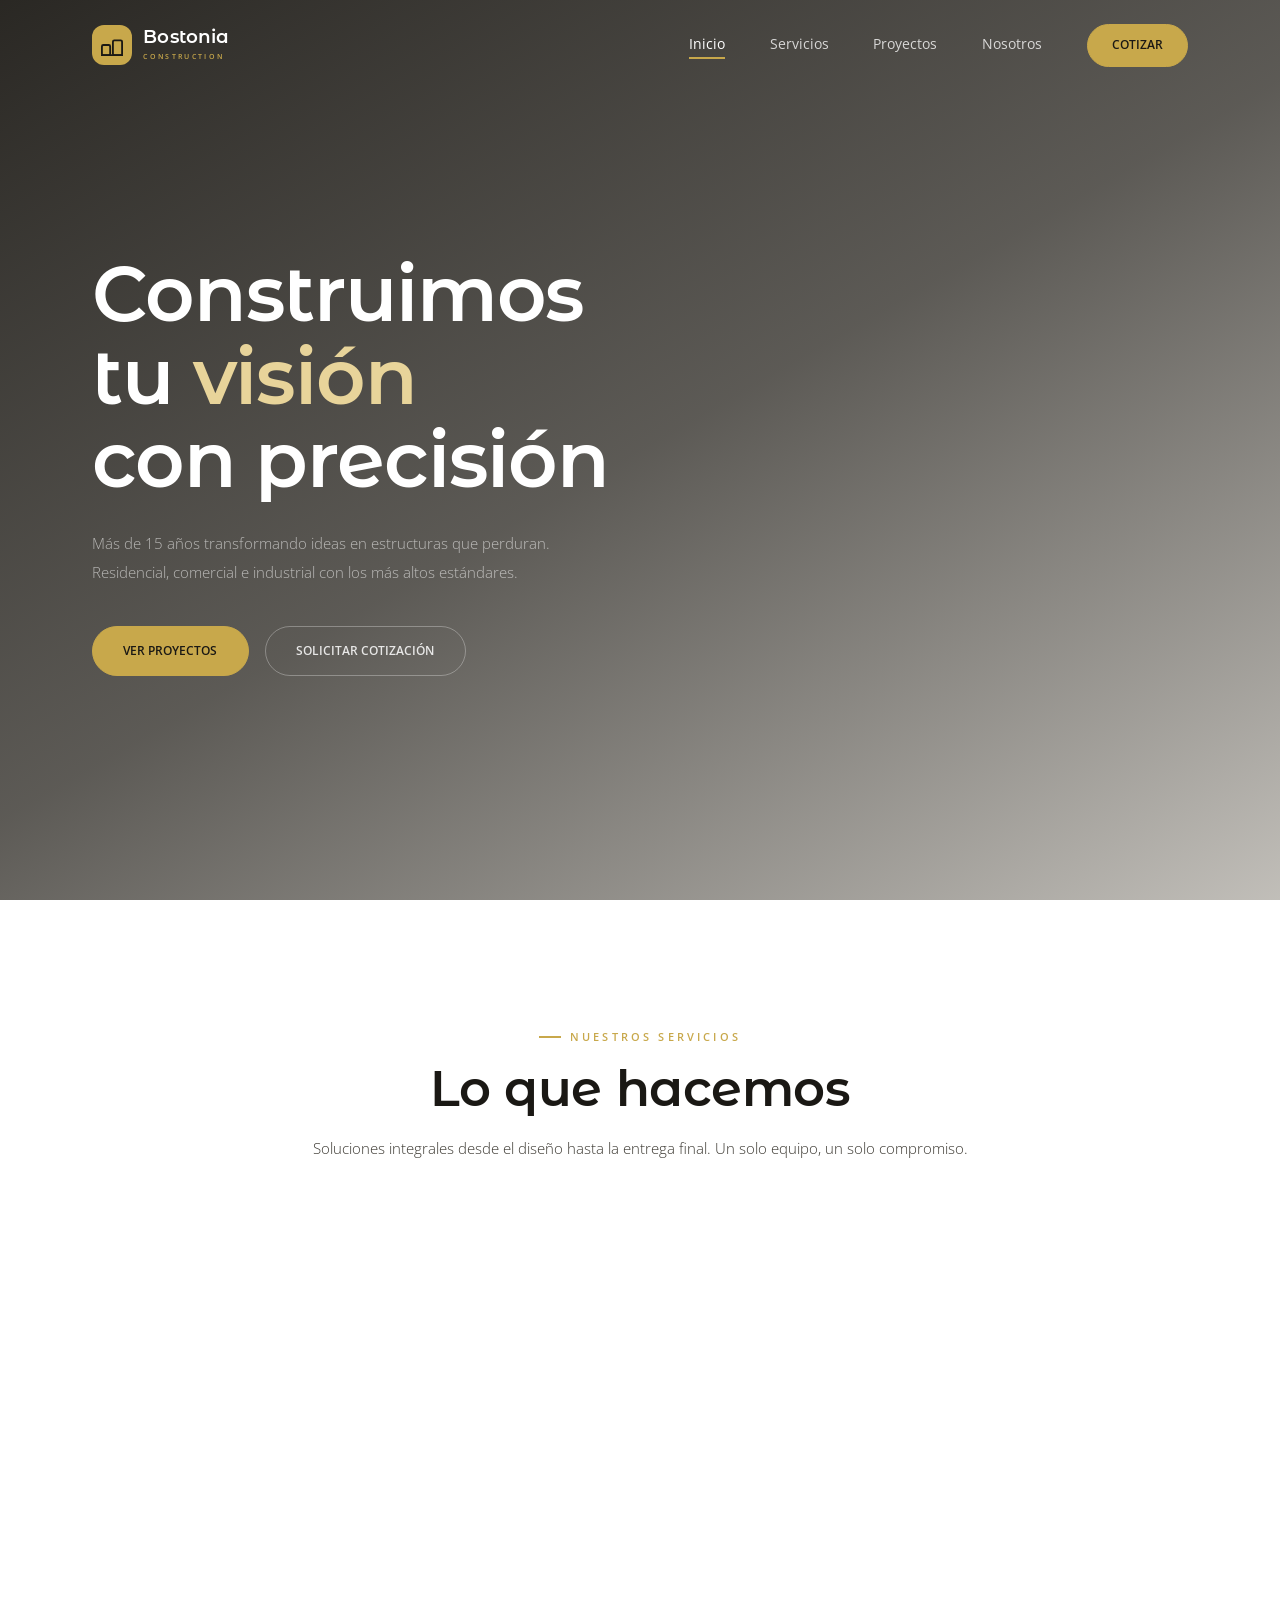
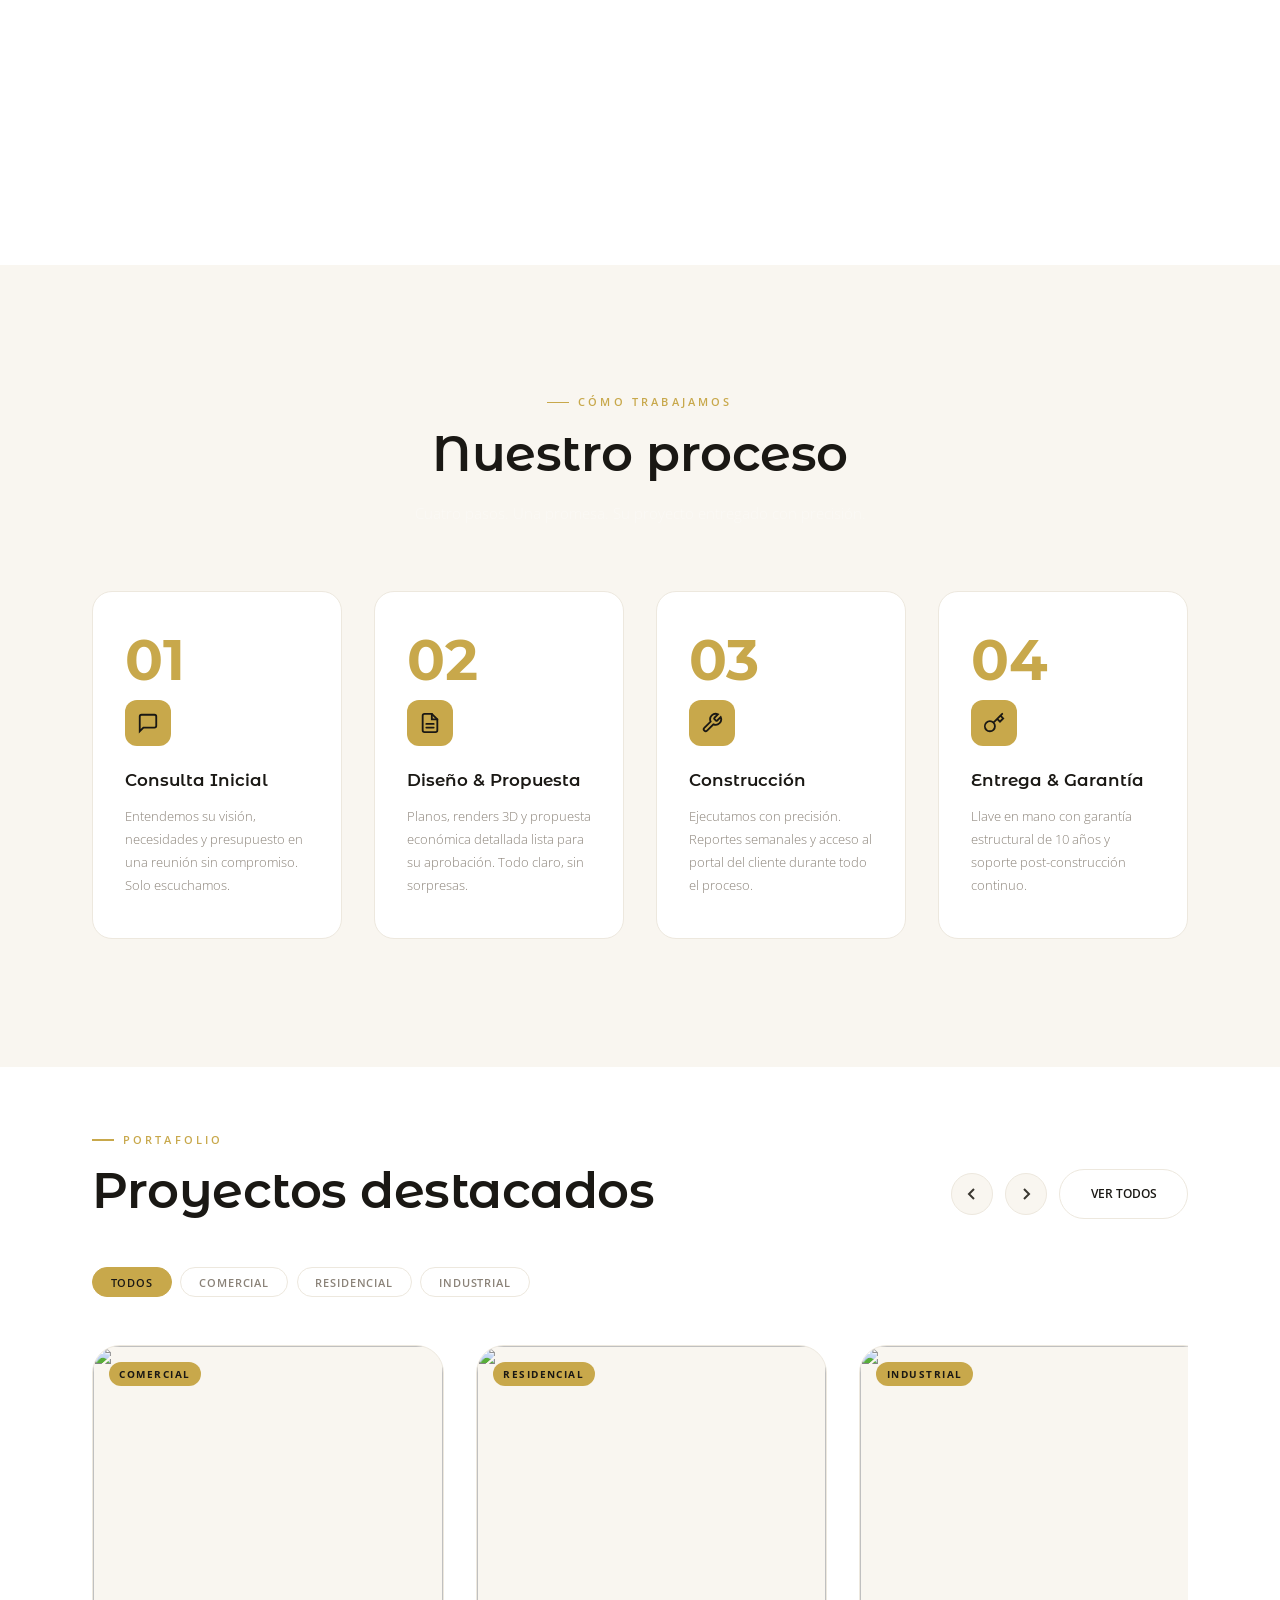
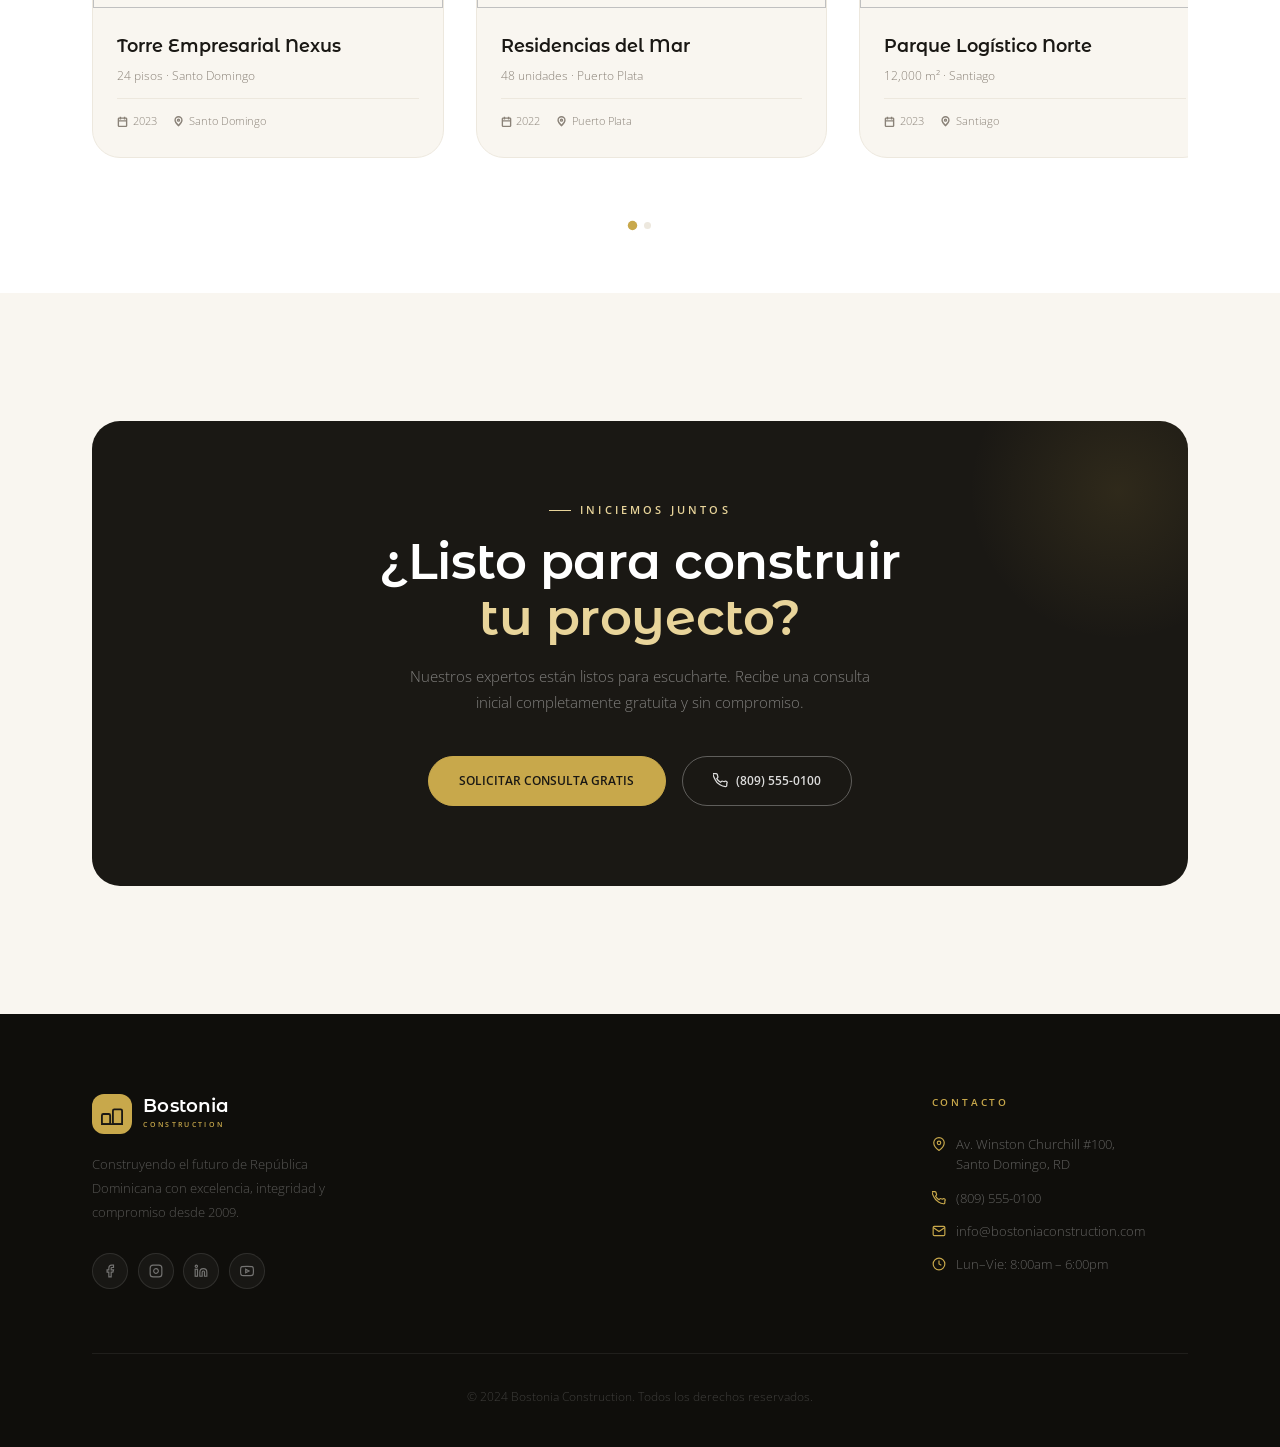
==== index.html @ 1198d3a5 "first commit" ====
<!DOCTYPE html>
<html lang="es">
<head>
  <meta charset="UTF-8"/>
  <meta name="viewport" content="width=device-width, initial-scale=1.0"/>
  <title>Bostonia Construction</title>
  <link href="https://fonts.googleapis.com/css2?family=Montserrat+Alternates:ital,wght@0,300;0,400;0,500;0,600;0,700;1,300;1,400;1,600&family=Open+Sans:wght@300;400;500;600&display=swap" rel="stylesheet"/>
  <link rel="stylesheet" href="css/index.css"/>
</head>
<body>

<!-- NAVBAR -->
<nav id="navbar">
  <div class="container nav-inner">
    <a href="index.html" class="logo">
      <div class="logo-mark">
        <svg viewBox="0 0 24 24" fill="none" stroke="#1A1814" stroke-width="2" stroke-linecap="round">
          <rect x="1" y="12" width="9" height="11" rx="1.5"/>
          <rect x="13" y="7" width="10" height="16" rx="1.5"/>
          <line x1="0" y1="23" x2="24" y2="23"/>
        </svg>
      </div>
      <div>
        <div class="logo-name">Bostonia</div>
        <div class="logo-sub">Construction</div>
      </div>
    </a>
    <div class="nav-links">
      <a href="index.html" class="nav-link active">Inicio</a>
      <a href="servicios.html" class="nav-link">Servicios</a>
      <a href="proyectos.html" class="nav-link">Proyectos</a>
      <a href="nosotros.html" class="nav-link">Nosotros</a>
      <a href="contacto.html" class="btn btn-gold" style="padding:0.65rem 1.5rem;font-size:0.72rem;">Cotizar</a>
    </div>
    <button id="menuBtn" class="menu-btn">
      <svg width="22" height="18" viewBox="0 0 22 18" fill="none" stroke="currentColor" stroke-width="2" stroke-linecap="round">
        <line x1="0" y1="1" x2="22" y2="1"/><line x1="0" y1="9" x2="22" y2="9"/><line x1="0" y1="17" x2="22" y2="17"/>
      </svg>
    </button>
  </div>
  <div id="mobileMenu">
    <a href="index.html" class="mobile-link">Inicio</a>
    <a href="servicios.html" class="mobile-link">Servicios</a>
    <a href="proyectos.html" class="mobile-link">Proyectos</a>
    <a href="nosotros.html" class="mobile-link">Nosotros</a>
    <a href="contacto.html" class="btn btn-gold" style="text-align:center;">Cotizar Proyecto</a>
  </div>
</nav>

<!-- HERO -->
<section id="hero">
  <div class="hero-bg" id="heroBg"></div>
  <div class="hero-overlay"></div>
  <div class="hero-content container">
    <div class="hero-grid">
      <div>
        <h1 class="hero-title fade-in d2">
          Construimos<br/>tu <span>visión</span><br/>con precisión
        </h1>
        <p class="hero-desc fade-in d3">Más de 15 años transformando ideas en estructuras que perduran. Residencial, comercial e industrial con los más altos estándares.</p>
        <div class="hero-actions fade-in d4">
          <a href="proyectos.html" class="btn btn-gold">Ver Proyectos</a>
          <a href="contacto.html" class="btn btn-outline-light">Solicitar Cotización</a>
        </div>
      </div>
      <!-- <div class="stats-card fade-in d4">
        <div class="stat-item">
          <div class="stat-num"><span class="counter" data-target="350">0</span><sup>+</sup></div>
          <div class="stat-label">Proyectos completados</div>
        </div>
        <div class="stat-item">
          <div class="stat-num"><span class="counter" data-target="15">0</span><sup>+</sup></div>
          <div class="stat-label">Años de experiencia</div>
        </div>
        <div class="stat-item">
          <div class="stat-num"><span class="counter" data-target="98">0</span><sup>%</sup></div>
          <div class="stat-label">Clientes satisfechos</div>
        </div>
        <div class="stat-item">
          <div class="stat-num"><span class="counter" data-target="200">0</span><sup>+</sup></div>
          <div class="stat-label">Profesionales</div>
        </div>
      </div>-->
    </div>
  </div>
</section>

<!-- SERVICIOS – CAROUSEL LINEAL FULLWIDTH -->
<section id="servicios">
  <div class="container">
    <div class="sec-head reveal">
      <div class="tag">Nuestros Servicios</div>
      <h2>Lo que <em>hacemos</em></h2>
      <p class="body-sm">Soluciones integrales desde el diseño hasta la entrega final. Un solo equipo, un solo compromiso.</p>
    </div>
  </div>

  <div class="lcar-wrap reveal">
    <div class="lcar-track" id="lcarTrack">
      <div class="lcar-card">
        <img src="https://images.unsplash.com/photo-1486325212027-8081e485255e?w=900&q=85" alt=""/>
        <div class="lcar-over"></div>
        <div class="lcar-body">
          <span class="lcar-cat">Comercial</span>
          <h3>Construcción Comercial</h3>
          <p>Torres de oficinas, centros comerciales y hoteles diseñados para maximizar el retorno de su inversión.</p>
        </div>
      </div>
      <div class="lcar-card">
        <img src="https://images.unsplash.com/photo-1512917774080-9991f1c4c750?w=900&q=85" alt=""/>
        <div class="lcar-over"></div>
        <div class="lcar-body">
          <span class="lcar-cat">Residencial</span>
          <h3>Construcción Residencial</h3>
          <p>Casas, condominios y urbanizaciones donde cada detalle importa. Acabados premium y proceso transparente.</p>
        </div>
      </div>
      <div class="lcar-card">
        <img src="https://images.unsplash.com/photo-1504307651254-35680f356dfd?w=900&q=85" alt=""/>
        <div class="lcar-over"></div>
        <div class="lcar-body">
          <span class="lcar-cat">Industrial</span>
          <h3>Infraestructura Industrial</h3>
          <p>Plantas manufactureras y parques logísticos para máxima eficiencia y cumplimiento normativo.</p>
        </div>
      </div>
      <div class="lcar-card">
        <img src="https://images.unsplash.com/photo-1581094794329-c8112a89af12?w=900&q=85" alt=""/>
        <div class="lcar-over"></div>
        <div class="lcar-body">
          <span class="lcar-cat">Renovaciones</span>
          <h3>Renovaciones & Remodelaciones</h3>
          <p>Transformamos espacios existentes elevando cada ambiente y cumpliendo plazos acordados.</p>
        </div>
      </div>
      <div class="lcar-card">
        <img src="https://images.unsplash.com/photo-1497366754035-f200968a6e72?w=900&q=85" alt=""/>
        <div class="lcar-over"></div>
        <div class="lcar-body">
          <span class="lcar-cat">Diseño</span>
          <h3>Diseño & Build</h3>
          <p>Desde el concepto hasta la entrega de llaves bajo un solo contrato. Ahorra tiempo y costos.</p>
        </div>
      </div>
      <div class="lcar-card">
        <img src="https://images.unsplash.com/photo-1454165804606-c3d57bc86b40?w=900&q=85" alt=""/>
        <div class="lcar-over"></div>
        <div class="lcar-body">
          <span class="lcar-cat">Consultoría</span>
          <h3>Consultoría & Gestión</h3>
          <p>Supervisión técnica, control de costos y gestión con los más altos estándares del sector.</p>
        </div>
      </div>
    </div>
  </div>
</section>

<!-- PROCESO -->
<section id="proceso">
  <div class="container">
    <div class="sec-head reveal" style="margin-bottom:0;">
      <div class="tag">Cómo trabajamos</div>
      <h2>Nuestro <em>proceso</em></h2>
      <p class="body-sm" style="color:rgba(255,255,255,0.38);">Cuatro pasos. Una promesa. Su proyecto entregado con precisión.</p>
    </div>
    <div class="proc-grid reveal">
      <div class="proc-card">
        <div class="proc-num">01</div>
        <div class="proc-icon"><svg viewBox="0 0 24 24" fill="none" stroke="currentColor" stroke-width="2" stroke-linecap="round"><path d="M21 15a2 2 0 01-2 2H7l-4 4V5a2 2 0 012-2h14a2 2 0 012 2z"/></svg></div>
        <h4>Consulta Inicial</h4>
        <p>Entendemos su visión, necesidades y presupuesto en una reunión sin compromiso. Solo escuchamos.</p>
      </div>
      <div class="proc-card">
        <div class="proc-num">02</div>
        <div class="proc-icon"><svg viewBox="0 0 24 24" fill="none" stroke="currentColor" stroke-width="2" stroke-linecap="round"><path d="M14 2H6a2 2 0 00-2 2v16a2 2 0 002 2h12a2 2 0 002-2V8z"/><polyline points="14 2 14 8 20 8"/><line x1="16" y1="13" x2="8" y2="13"/><line x1="16" y1="17" x2="8" y2="17"/></svg></div>
        <h4>Diseño & Propuesta</h4>
        <p>Planos, renders 3D y propuesta económica detallada lista para su aprobación. Todo claro, sin sorpresas.</p>
      </div>
      <div class="proc-card">
        <div class="proc-num">03</div>
        <div class="proc-icon"><svg viewBox="0 0 24 24" fill="none" stroke="currentColor" stroke-width="2" stroke-linecap="round"><path d="M14.7 6.3a1 1 0 000 1.4l1.6 1.6a1 1 0 001.4 0l3.77-3.77a6 6 0 01-7.94 7.94l-6.91 6.91a2.12 2.12 0 01-3-3l6.91-6.91a6 6 0 017.94-7.94l-3.76 3.76z"/></svg></div>
        <h4>Construcción</h4>
        <p>Ejecutamos con precisión. Reportes semanales y acceso al portal del cliente durante todo el proceso.</p>
      </div>
      <div class="proc-card">
        <div class="proc-num">04</div>
        <div class="proc-icon"><svg viewBox="0 0 24 24" fill="none" stroke="currentColor" stroke-width="2" stroke-linecap="round"><path d="M21 2l-2 2m-7.61 7.61a5.5 5.5 0 11-7.778 7.778 5.5 5.5 0 017.777-7.777zm0 0L15.5 7.5m0 0l3 3L22 7l-3-3m-3.5 3.5L19 4"/></svg></div>
        <h4>Entrega & Garantía</h4>
        <p>Llave en mano con garantía estructural de 10 años y soporte post-construcción continuo.</p>
      </div>
    </div>
  </div>
</section>

<!-- PROYECTOS -->
<section id="proyectos">
  <div class="container">
    <div class="proj-top reveal">
      <div>
        <div class="tag">Portafolio</div>
        <h2>Proyectos <em>destacados</em></h2>
      </div>
      <div class="proj-actions">
        <button class="cbtn" id="prevBtn"><svg viewBox="0 0 16 16"><polyline points="10,3 5,8 10,13"/></svg></button>
        <button class="cbtn" id="nextBtn"><svg viewBox="0 0 16 16"><polyline points="6,3 11,8 6,13"/></svg></button>
        <a href="proyectos.html" class="btn btn-outline">Ver todos</a>
      </div>
    </div>
    <div class="filters reveal">
      <button class="fpill active" data-cat="all">Todos</button>
      <button class="fpill" data-cat="comercial">Comercial</button>
      <button class="fpill" data-cat="residencial">Residencial</button>
      <button class="fpill" data-cat="industrial">Industrial</button>
    </div>
    <div class="car-wrap reveal">
      <div class="car-track" id="carTrack">
        <div class="pcard" data-cat="comercial">
          <div class="pcard-img-wrap"><img src="https://images.unsplash.com/photo-1486325212027-8081e485255e?w=700&q=80" alt="" class="pcard-img"/><span class="pcard-badge">Comercial</span></div>
          <div class="pcard-info"><h4>Torre Empresarial Nexus</h4><p>24 pisos · Santo Domingo</p><div class="pcard-meta"><span><svg width="11" height="11" viewBox="0 0 16 16" fill="none" stroke="currentColor" stroke-width="2"><rect x="2" y="3" width="12" height="12" rx="1"/><line x1="2" y1="7" x2="14" y2="7"/><line x1="5" y1="1" x2="5" y2="5"/><line x1="11" y1="1" x2="11" y2="5"/></svg> 2023</span><span><svg width="11" height="11" viewBox="0 0 16 16" fill="none" stroke="currentColor" stroke-width="2"><path d="M8 14s-5-4.686-5-8a5 5 0 0110 0c0 3.314-5 8-5 8z"/><circle cx="8" cy="6" r="1.5"/></svg> Santo Domingo</span></div></div>
        </div>
        <div class="pcard" data-cat="residencial">
          <div class="pcard-img-wrap"><img src="https://images.unsplash.com/photo-1512917774080-9991f1c4c750?w=700&q=80" alt="" class="pcard-img"/><span class="pcard-badge">Residencial</span></div>
          <div class="pcard-info"><h4>Residencias del Mar</h4><p>48 unidades · Puerto Plata</p><div class="pcard-meta"><span><svg width="11" height="11" viewBox="0 0 16 16" fill="none" stroke="currentColor" stroke-width="2"><rect x="2" y="3" width="12" height="12" rx="1"/><line x1="2" y1="7" x2="14" y2="7"/><line x1="5" y1="1" x2="5" y2="5"/><line x1="11" y1="1" x2="11" y2="5"/></svg> 2022</span><span><svg width="11" height="11" viewBox="0 0 16 16" fill="none" stroke="currentColor" stroke-width="2"><path d="M8 14s-5-4.686-5-8a5 5 0 0110 0c0 3.314-5 8-5 8z"/><circle cx="8" cy="6" r="1.5"/></svg> Puerto Plata</span></div></div>
        </div>
        <div class="pcard" data-cat="industrial">
          <div class="pcard-img-wrap"><img src="https://images.unsplash.com/photo-1504307651254-35680f356dfd?w=700&q=80" alt="" class="pcard-img"/><span class="pcard-badge">Industrial</span></div>
          <div class="pcard-info"><h4>Parque Logístico Norte</h4><p>12,000 m² · Santiago</p><div class="pcard-meta"><span><svg width="11" height="11" viewBox="0 0 16 16" fill="none" stroke="currentColor" stroke-width="2"><rect x="2" y="3" width="12" height="12" rx="1"/><line x1="2" y1="7" x2="14" y2="7"/><line x1="5" y1="1" x2="5" y2="5"/><line x1="11" y1="1" x2="11" y2="5"/></svg> 2023</span><span><svg width="11" height="11" viewBox="0 0 16 16" fill="none" stroke="currentColor" stroke-width="2"><path d="M8 14s-5-4.686-5-8a5 5 0 0110 0c0 3.314-5 8-5 8z"/><circle cx="8" cy="6" r="1.5"/></svg> Santiago</span></div></div>
        </div>
        <div class="pcard" data-cat="comercial">
          <div class="pcard-img-wrap"><img src="https://images.unsplash.com/photo-1497366754035-f200968a6e72?w=700&q=80" alt="" class="pcard-img"/><span class="pcard-badge">Comercial</span></div>
          <div class="pcard-info"><h4>Centro Médico Salud+</h4><p>8 pisos · La Romana</p><div class="pcard-meta"><span><svg width="11" height="11" viewBox="0 0 16 16" fill="none" stroke="currentColor" stroke-width="2"><rect x="2" y="3" width="12" height="12" rx="1"/><line x1="2" y1="7" x2="14" y2="7"/><line x1="5" y1="1" x2="5" y2="5"/><line x1="11" y1="1" x2="11" y2="5"/></svg> 2022</span><span><svg width="11" height="11" viewBox="0 0 16 16" fill="none" stroke="currentColor" stroke-width="2"><path d="M8 14s-5-4.686-5-8a5 5 0 0110 0c0 3.314-5 8-5 8z"/><circle cx="8" cy="6" r="1.5"/></svg> La Romana</span></div></div>
        </div>
        <div class="pcard" data-cat="residencial">
          <div class="pcard-img-wrap"><img src="https://images.unsplash.com/photo-1564013799919-ab600027ffc6?w=700&q=80" alt="" class="pcard-img"/><span class="pcard-badge">Residencial</span></div>
          <div class="pcard-info"><h4>Villas Palmeras</h4><p>22 villas · Punta Cana</p><div class="pcard-meta"><span><svg width="11" height="11" viewBox="0 0 16 16" fill="none" stroke="currentColor" stroke-width="2"><rect x="2" y="3" width="12" height="12" rx="1"/><line x1="2" y1="7" x2="14" y2="7"/><line x1="5" y1="1" x2="5" y2="5"/><line x1="11" y1="1" x2="11" y2="5"/></svg> 2021</span><span><svg width="11" height="11" viewBox="0 0 16 16" fill="none" stroke="currentColor" stroke-width="2"><path d="M8 14s-5-4.686-5-8a5 5 0 0110 0c0 3.314-5 8-5 8z"/><circle cx="8" cy="6" r="1.5"/></svg> Punta Cana</span></div></div>
        </div>
        <div class="pcard" data-cat="industrial">
          <div class="pcard-img-wrap"><img src="https://images.unsplash.com/photo-1581094794329-c8112a89af12?w=700&q=80" alt="" class="pcard-img"/><span class="pcard-badge">Industrial</span></div>
          <div class="pcard-info"><h4>Planta Manufacturera BX</h4><p>8,500 m² · San Pedro</p><div class="pcard-meta"><span><svg width="11" height="11" viewBox="0 0 16 16" fill="none" stroke="currentColor" stroke-width="2"><rect x="2" y="3" width="12" height="12" rx="1"/><line x1="2" y1="7" x2="14" y2="7"/><line x1="5" y1="1" x2="5" y2="5"/><line x1="11" y1="1" x2="11" y2="5"/></svg> 2023</span><span><svg width="11" height="11" viewBox="0 0 16 16" fill="none" stroke="currentColor" stroke-width="2"><path d="M8 14s-5-4.686-5-8a5 5 0 0110 0c0 3.314-5 8-5 8z"/><circle cx="8" cy="6" r="1.5"/></svg> San Pedro</span></div></div>
        </div>
      </div>
    </div>
    <div class="car-dots" id="carDots"></div>
  </div>
</section>

<!-- NOSOTROS 
<section id="nosotros">
  <div class="container">
    <div class="about-grid">
      <div class="about-img-wrap reveal">
        <img src="https://images.unsplash.com/photo-1581094794329-c8112a89af12?w=900&q=85" alt="Equipo Bostonia" class="about-img"/>
        <div class="about-badge"><strong>15<small>+</small></strong><span>Años de confianza</span></div>
      </div>
      <div class="reveal">
        <div class="tag">Quiénes Somos</div>
        <h2>Experiencia que<br/><em>construye futuro</em></h2>
        <p class="body-sm" style="margin-top:1.4rem;">Fundada en 2009, Bostonia Construction se ha consolidado como una de las empresas de construcción más confiables de República Dominicana. Más de 200 profesionales trabajando con un único propósito: superar las expectativas.</p>
        <p class="body-sm" style="margin-top:1rem;">Combinamos tecnología de vanguardia con los más altos estándares de seguridad y sostenibilidad, entregando proyectos que perduran y generan valor a largo plazo.</p>
        <div class="vals-grid">
          <div class="val-item"><div class="val-icon"><svg viewBox="0 0 24 24"><path d="M12 22s-8-5.686-8-13a8 8 0 0116 0c0 7.314-8 13-8 13z"/><polyline points="9,12 11,14 15,10"/></svg></div><span>Transparencia total</span></div>
          <div class="val-item"><div class="val-icon"><svg viewBox="0 0 24 24"><circle cx="12" cy="12" r="10"/><polyline points="12,6 12,12 16,14"/></svg></div><span>Plazos garantizados</span></div>
          <div class="val-item"><div class="val-icon"><svg viewBox="0 0 24 24"><polygon points="12,2 15.09,8.26 22,9.27 17,14.14 18.18,21.02 12,17.77 5.82,21.02 7,14.14 2,9.27 8.91,8.26 12,2"/></svg></div><span>Materiales premium</span></div>
          <div class="val-item"><div class="val-icon"><svg viewBox="0 0 24 24"><path d="M17 21v-2a4 4 0 00-4-4H5a4 4 0 00-4 4v2"/><circle cx="9" cy="7" r="4"/><path d="M23 21v-2a4 4 0 00-3-3.87M16 3.13a4 4 0 010 7.75"/></svg></div><span>Equipo certificado</span></div>
          <div class="val-item"><div class="val-icon"><svg viewBox="0 0 24 24"><path d="M12 22s-8-5.686-8-13a8 8 0 0116 0c0 7.314-8 13-8 13z"/></svg></div><span>Garantía estructural</span></div>
          <div class="val-item"><div class="val-icon"><svg viewBox="0 0 24 24"><path d="M12 2a10 10 0 100 20A10 10 0 0012 2z"/><path d="M12 6v6l4 2"/></svg></div><span>Construcción sostenible</span></div>
        </div>
        <a href="nosotros.html" class="btn btn-dark" style="margin-top:2rem;">Conocer el equipo</a>
      </div>
    </div>
  </div>
</section>-->



<!-- TESTIMONIOS 
<section id="testimonios">
  <div class="container">
    <div class="sec-head reveal">
      <div class="tag">Testimonios</div>
      <h2>Voces que nos <em>inspiran</em></h2>
    </div>
    <div class="reveal">
      <div class="testi-track" id="testiTrack">
        <div class="tcard"><div class="tcard-stars">★★★★★</div><p>"Bostonia Construction superó todas nuestras expectativas. Entregaron el edificio antes del plazo y con una calidad simplemente impecable. Los recomendaría sin dudarlo a cualquier empresa."</p><div class="tcard-author"><div class="tcard-av">RM</div><div><strong>Roberto Martínez</strong><span>CEO, Grupo Inversiones RM</span></div></div></div>
        <div class="tcard"><div class="tcard-stars">★★★★★</div><p>"La comunicación durante toda la obra fue excepcional. Siempre supimos exactamente el estado del proyecto. El equipo respondió cada pregunta con profesionalismo total."</p><div class="tcard-author"><div class="tcard-av">AL</div><div><strong>Ana López</strong><span>Directora, Constructora Alianza</span></div></div></div>
        <div class="tcard"><div class="tcard-stars">★★★★★</div><p>"Llevamos tres proyectos con Bostonia y cada uno mejor que el anterior. Su equipo de ingenieros es de primer nivel y los acabados son espectaculares. Empresa verdaderamente confiable."</p><div class="tcard-author"><div class="tcard-av">JC</div><div><strong>José Castillo</strong><span>Propietario, Villas Palmeras</span></div></div></div>
        <div class="tcard"><div class="tcard-stars">★★★★★</div><p>"El proyecto de nuestro centro médico fue ejecutado con una precisión técnica admirable. Bostonia entendió desde el primer día las necesidades especiales de una infraestructura de salud."</p><div class="tcard-author"><div class="tcard-av">MP</div><div><strong>Dra. María Peña</strong><span>Directora médica, Centro Salud+</span></div></div></div>
      </div>
      <div class="testi-ctrl">
        <button class="cbtn" id="testiPrev"><svg viewBox="0 0 16 16" fill="none" stroke="currentColor" stroke-width="2"><polyline points="10,3 5,8 10,13"/></svg></button>
        <div class="testi-dots" id="testiDots"></div>
        <button class="cbtn" id="testiNext"><svg viewBox="0 0 16 16" fill="none" stroke="currentColor" stroke-width="2"><polyline points="6,3 11,8 6,13"/></svg></button>
      </div>
    </div>
  </div>
</section>-->

<!-- CTA -->
<section id="cta">
  <div class="container reveal">
    <div class="cta-card">
      <div class="tag">Iniciemos juntos</div>
      <h2>¿Listo para construir<br/><em>tu proyecto?</em></h2>
      <p class="body-sm" style="color:rgba(255,255,255,0.45);max-width:480px;margin:1.2rem auto 2.5rem;">Nuestros expertos están listos para escucharte. Recibe una consulta inicial completamente gratuita y sin compromiso.</p>
      <div class="cta-btns">
        <a href="contacto.html" class="btn btn-gold">Solicitar consulta gratis</a>
        <a href="tel:+18095550100" class="btn btn-outline-light">
          <svg width="15" height="15" viewBox="0 0 24 24" fill="none" stroke="currentColor" stroke-width="2" stroke-linecap="round"><path d="M22 16.92v3a2 2 0 01-2.18 2 19.79 19.79 0 01-8.63-3.07A19.5 19.5 0 013.07 9.81a19.79 19.79 0 01-3.07-8.68A2 2 0 012 1h3a2 2 0 012 1.72c.127.96.361 1.903.7 2.81a2 2 0 01-.45 2.11L6.09 8.91a16 16 0 006 6l1.27-1.27a2 2 0 012.11-.45c.907.339 1.85.573 2.81.7A2 2 0 0122 16.92z"/></svg>
          (809) 555-0100
        </a>
      </div>
    </div>
  </div>
</section>

<!-- FOOTER -->
<footer>
  <div class="container">
    <div class="foot-grid">
      <div class="foot-brand">
        <a href="index.html" class="logo">
          <div class="logo-mark"><svg viewBox="0 0 24 24" fill="none" stroke="#1A1814" stroke-width="2" stroke-linecap="round"><rect x="1" y="12" width="9" height="11" rx="1.5"/><rect x="13" y="7" width="10" height="16" rx="1.5"/><line x1="0" y1="23" x2="24" y2="23"/></svg></div>
          <div><div class="logo-name">Bostonia</div><div class="logo-sub">Construction</div></div>
        </a>
        <p>Construyendo el futuro de República Dominicana con excelencia, integridad y compromiso desde 2009.</p>
        <div class="soc-row">
          <a href="#" class="soc-btn"><svg viewBox="0 0 24 24"><path d="M18 2h-3a5 5 0 00-5 5v3H7v4h3v8h4v-8h3l1-4h-4V7a1 1 0 011-1h3z"/></svg></a>
          <a href="#" class="soc-btn"><svg viewBox="0 0 24 24"><rect x="2" y="2" width="20" height="20" rx="5"/><path d="M16 11.37A4 4 0 1112.63 8 4 4 0 0116 11.37z"/><line x1="17.5" y1="6.5" x2="17.51" y2="6.5"/></svg></a>
          <a href="#" class="soc-btn"><svg viewBox="0 0 24 24"><path d="M16 8a6 6 0 016 6v7h-4v-7a2 2 0 00-2-2 2 2 0 00-2 2v7h-4v-7a6 6 0 016-6z"/><rect x="2" y="9" width="4" height="12"/><circle cx="4" cy="4" r="2"/></svg></a>
          <a href="#" class="soc-btn"><svg viewBox="0 0 24 24"><path d="M22.54 6.42a2.78 2.78 0 00-1.95-1.96C18.88 4 12 4 12 4s-6.88 0-8.59.46a2.78 2.78 0 00-1.95 1.96A29 29 0 001 12a29 29 0 00.46 5.58A2.78 2.78 0 003.41 19.6C5.12 20 12 20 12 20s6.88 0 8.59-.46a2.78 2.78 0 001.95-1.95A29 29 0 0023 12a29 29 0 00-.46-5.58z"/><polygon points="9.75 15.02 15.5 12 9.75 8.98 9.75 15.02"/></svg></a>
        </div>
      </div>
      <div>
        <p class="foot-h"></p>
        <ul class="foot-links">
        </ul>
      </div>
      <div>
        <p class="foot-h"></p>
        <ul class="foot-links">
        </ul>
      </div>
      <div>
        <p class="foot-h">Contacto</p>
        <ul class="foot-contact">
          <li><svg viewBox="0 0 24 24"><path d="M21 10c0 7-9 13-9 13S3 17 3 10a9 9 0 0118 0z"/><circle cx="12" cy="10" r="3"/></svg><span>Av. Winston Churchill #100,<br/>Santo Domingo, RD</span></li>
          <li><svg viewBox="0 0 24 24"><path d="M22 16.92v3a2 2 0 01-2.18 2 19.79 19.79 0 01-8.63-3.07A19.5 19.5 0 013.07 9.81a19.79 19.79 0 01-3.07-8.68A2 2 0 012 1h3a2 2 0 012 1.72c.127.96.361 1.903.7 2.81a2 2 0 01-.45 2.11L6.09 8.91a16 16 0 006 6l1.27-1.27a2 2 0 012.11-.45c.907.339 1.85.573 2.81.7A2 2 0 0122 16.92z"/></svg><span>(809) 555-0100</span></li>
          <li><svg viewBox="0 0 24 24"><path d="M4 4h16c1.1 0 2 .9 2 2v12c0 1.1-.9 2-2 2H4c-1.1 0-2-.9-2-2V6c0-1.1.9-2 2-2z"/><polyline points="22,6 12,13 2,6"/></svg><span>info@bostoniaconstruction.com</span></li>
          <li><svg viewBox="0 0 24 24"><circle cx="12" cy="12" r="10"/><polyline points="12 6 12 12 16 14"/></svg><span>Lun–Vie: 8:00am – 6:00pm</span></li>
        </ul>
      </div>
    </div>
    <div class="foot-bottom">
      <div>© 2024 Bostonia Construction. Todos los derechos reservados.</div>
    </div>
  </div>
</footer>

<script src="js/index.js"></script>
</body>
</html>
---- css/index.css ----
:root {
      --cream:    #F9F6F0;
      --cream-2:  #FFFFFF;
      --cream-3:  #EDE8DE;
      --ink:      #1A1814;
      --ink-2:    #3A3730;
      --ink-3:    #8A8278;
      --gold:     #C8A84B;
      --gold-l:   #E8D49A;
      --gold-d:   #9A7A2A;
      --r: 20px;
      --rl: 28px;
    }
    *, *::before, *::after { box-sizing: border-box; margin: 0; padding: 0; }
    html { scroll-behavior: smooth; }
    body { background: var(--cream); color: var(--ink); font-family: 'Open Sans', sans-serif; font-weight: 300; overflow-x: hidden; line-height: 1.75; }
    img { display: block; max-width: 100%; }
    a { text-decoration: none; color: inherit; }
    button { cursor: pointer; background: none; border: none; font-family: inherit; }

    .container { max-width: 1160px; margin: 0 auto; padding: 0 2rem; }
    .tag { font-size: 0.66rem; font-weight: 600; letter-spacing: 0.3em; text-transform: uppercase; color: var(--gold); display: flex; align-items: center; gap: 0.55rem; margin-bottom: 0.9rem; }
    .tag::before { content: ''; width: 22px; height: 1.5px; background: var(--gold); flex-shrink: 0; }
    h2 { font-family: 'Montserrat Alternates', sans-serif; font-weight: 600; font-size: clamp(2rem, 4vw, 3.1rem); line-height: 1.12; letter-spacing: -0.01em; color: var(--ink); }
    h2 em { font-style: normal; }
    .body-sm { font-size: 0.92rem; color: var(--ink-2); }

    .btn { display: inline-flex; align-items: center; gap: 0.5rem; font-family: 'Open Sans', sans-serif; font-size: 0.75rem; font-weight: 600; text-transform: uppercase; padding: 0.85rem 1.9rem; border-radius: 100px; transition: all 0.3s; cursor: pointer; }
    .btn-gold { background: var(--gold); color: var(--ink); border: 1.5px solid var(--gold); }
    .btn-gold:hover { background: var(--gold-d); border-color: var(--gold-d); color: #fff; transform: translateY(-2px); box-shadow: 0 8px 24px rgba(200,168,75,0.28); }
    .btn-dark { background: var(--ink); color: #fff; border: 1.5px solid var(--ink); }
    .btn-dark:hover { background: var(--ink-2); border-color: var(--ink-2); transform: translateY(-2px); }
    .btn-outline { background: transparent; color: var(--ink); border: 1.5px solid var(--cream-3); }
    .btn-outline:hover { border-color: var(--gold); color: var(--gold); transform: translateY(-2px); }
    .btn-outline-light { background: transparent; color: rgba(255,255,255,0.85); border: 1.5px solid rgba(255,255,255,0.3); }
    .btn-outline-light:hover { border-color: rgba(255,255,255,0.7); color: #fff; transform: translateY(-2px); }

    .reveal { opacity: 0; transform: translateY(24px); transition: opacity 0.7s ease, transform 0.7s ease; }
    .reveal.visible { opacity: 1; transform: none; }
    .fade-in { opacity:0; transform:translateY(20px); animation: fadeup 0.8s ease forwards; }
    .d1{animation-delay:.1s}.d2{animation-delay:.22s}.d3{animation-delay:.34s}.d4{animation-delay:.48s}
    @keyframes fadeup { to { opacity:1; transform:none; } }

    /* ── NAVBAR ── */
    #navbar { position: fixed; top: 0; left: 0; right: 0; z-index: 100; padding: 1.5rem 0; transition: all 0.45s ease; }
    #navbar.scrolled { background: #fff; backdrop-filter: blur(20px); border-bottom: 1px solid rgba(200,168,75,0.12); box-shadow: 0 2px 28px rgba(26,24,20,0.06); padding: 0.9rem 0; }
    .nav-inner { display: flex; align-items: center; justify-content: space-between; }
    .logo { display: flex; align-items: center; gap: 0.7rem; }
    .logo-mark { width: 40px; height: 40px; background: var(--gold); border-radius: 12px; display: flex; align-items: center; justify-content: center; flex-shrink: 0; }
    .logo-mark svg { width: 22px; height: 22px; }
    .logo-name { font-family: 'Montserrat Alternates', sans-serif; font-weight: 600; font-size: 1.15rem; letter-spacing: 0.01em; color: #fff; line-height: 1; transition: color 0.45s; }
    #navbar.scrolled .logo-name { color: var(--ink); }
    .logo-sub { font-family: 'Open Sans', sans-serif; font-size: 0.46rem; font-weight: 600; letter-spacing: 0.32em; text-transform: uppercase; color: var(--gold); margin-top: 3px; }
    .nav-links { display: flex; align-items: center; gap: 2.8rem; }
    .nav-link { font-size: 0.88rem; font-weight: 400; color: rgba(255,255,255,0.78); position: relative; padding-bottom: 2px; transition: color 0.3s; }
    .nav-link::after { content:''; position:absolute; bottom:0; left:0; width:0; height:1.5px; background:var(--gold); transition:width 0.3s; }
    .nav-link:hover,.nav-link.active { color: #fff; }
    .nav-link:hover::after,.nav-link.active::after { width: 100%; }
    #navbar.scrolled .nav-link { color: var(--ink-2); }
    #navbar.scrolled .nav-link:hover { color: var(--ink); }
    .menu-btn { display: none; width: 40px; height: 40px; align-items: center; justify-content: center; color: #fff; font-size: 1.4rem; }
    #navbar.scrolled .menu-btn { color: var(--ink); }
    #mobileMenu { display: none; background: var(--cream-2); border-top: 1px solid var(--cream-3); padding: 1.5rem 2rem 2rem; flex-direction: column; gap: 1rem; }
    #mobileMenu.open { display: flex; }
    .mobile-link { font-size: 0.88rem; font-weight: 500; color: var(--ink-2); padding: 0.5rem 0; border-bottom: 1px solid var(--cream-3); }
    @media(max-width:768px){ .nav-links{display:none;} .menu-btn{display:flex;} }

    /* ── HERO ── */
    #hero { position: relative; min-height: 100vh; display: flex; align-items: flex-end; overflow: hidden; }
    .hero-bg { position: absolute; inset: 0; background: url('https://images.unsplash.com/photo-1600585154340-be6161a56a0c?w=1920&q=90') center/cover no-repeat; transform: scale(1.07); transition: transform 14s ease; }
    .hero-bg.zoomed { transform: scale(1); }
    .hero-overlay { position: absolute; inset: 0; background: linear-gradient(150deg, rgba(26,24,20,0.93) 0%, rgba(26,24,20,0.7) 50%, rgba(26,24,20,0.25) 100%); }
    .hero-content { position: relative; z-index: 2; width: 100%; padding-bottom: 6rem; }
    .hero-grid { display: grid; grid-template-columns: 1.1fr 0.9fr; gap: 4rem; align-items: flex-end; }
    @media(max-width:900px){ .hero-grid{grid-template-columns:1fr;} }
    .hero-badge { display: inline-flex; align-items: center; gap: 0.55rem; background: rgba(200,168,75,0.15); border: 1px solid rgba(200,168,75,0.35); border-radius: 100px; padding: 0.38rem 1rem 0.38rem 0.5rem; margin-bottom: 2rem; }
    .hero-badge-dot { width: 6px; height: 6px; border-radius: 50%; background: var(--gold); }
    .hero-badge span { font-size: 0.68rem; font-weight: 600; letter-spacing: 0.22em; text-transform: uppercase; color: var(--gold-l); }
    .hero-title { font-family: 'Montserrat Alternates', sans-serif; font-weight: 600; font-size: clamp(2.8rem, 6vw, 5rem); line-height: 1.08; letter-spacing: -0.015em; color: #fff; }
    .hero-title span { font-style: none; color: var(--gold-l); }
    .hero-desc { font-size: 0.96rem; font-weight: 300; line-height: 1.88; color: rgba(255,255,255,0.6); margin: 1.75rem 0 2.4rem; max-width: 460px; }
    .hero-actions { display: flex; gap: 1rem; flex-wrap: wrap; }
    .stats-card { background: rgba(255,255,255,0.07); backdrop-filter: blur(20px); border: 1px solid rgba(255,255,255,0.1); border-radius: var(--rl); padding: 1.75rem; display: grid; grid-template-columns: 1fr 1fr; gap: 1rem; }
    .stat-item { padding: 1.2rem; background: rgba(255,255,255,0.05); border-radius: var(--r); }
    .stat-num { font-family: 'Montserrat Alternates', sans-serif; font-weight: 600; font-size: 2.2rem; line-height: 1; color: #fff; }
    .stat-num sup { color: var(--gold); font-size: 1.1rem; }
    .stat-label { font-size: 0.68rem; font-weight: 400; letter-spacing: 0.06em; text-transform: uppercase; color: rgba(255,255,255,0.4); margin-top: 0.4rem; }
    .scroll-ind { position: absolute; bottom: 2.5rem; left: 50%; transform: translateX(-50%); display: flex; flex-direction: column; align-items: center; gap: 0.4rem; z-index: 2; }
    .scroll-line { width: 1px; height: 42px; background: linear-gradient(to bottom, transparent, rgba(200,168,75,0.5)); animation: sdrop 2s ease-in-out infinite; }
    .scroll-dot { width: 5px; height: 5px; border-radius: 50%; background: var(--gold); }
    @keyframes sdrop { 0%,100%{opacity:.3;transform:scaleY(.4);transform-origin:top} 50%{opacity:1;transform:scaleY(1);transform-origin:top} }


    /* ── SECTIONS ── */
    section { padding: 8rem 0; }
    .sec-head { text-align: center; max-width: 660px; margin: 0 auto 5rem; }
    .sec-head .tag { justify-content: center; }
    .sec-head p { margin-top: 1.2rem; }

/* ── LINEAR CAROUSEL FULLWIDTH ── */
/* ── SERVICIOS CAROUSEL ── */
#servicios {
  background: #fff;
  overflow: hidden;
  padding-bottom: 4rem;
}

.lcar-wrap {
  position: relative;
  width: 100%;
  height: 560px;
  perspective: 1400px;
  overflow: hidden;
}

.lcar-track {
  position: relative;
  width: 100%;
  height: 100%;
  transform-style: preserve-3d;
}

.lcar-card {
  position: absolute;
  width: 520px;
  height: 400px;
  border-radius: 16px;
  overflow: hidden;
  top: 50%;
  left: 50%;
  margin-top: -250px;
  margin-left: -260px;
  cursor: pointer;
  transition: transform 0.7s cubic-bezier(.4,0,.2,1),
              opacity   0.7s ease,
              box-shadow 0.7s ease;
  backface-visibility: hidden;
}

.lcar-card img {
  position: absolute; inset: 0;
  width: 100%; height: 100%;
  object-fit: cover;
}

.lcar-over {
  position: absolute; inset: 0;
  background: linear-gradient(to top, rgba(26,24,20,0.88) 0%, rgba(26,24,20,0.08) 55%, transparent 100%);
  transition: opacity 0.5s ease;
}

.lcar-body {
  position: absolute; bottom: 0; left: 0; right: 0;
  padding: 1.6rem;
  opacity: 0;
  transform: translateY(8px);
  transition: opacity 0.4s ease, transform 0.4s ease;
}
.lcar-card.active .lcar-body { opacity: 1; transform: translateY(0); }

.lcar-cat {
  display: inline-block;
  font-size: 0.58rem; font-weight: 700;
  letter-spacing: 0.22em; text-transform: uppercase;
  background: var(--gold); color: var(--ink);
  padding: 0.2rem 0.75rem; border-radius: 100px;
  margin-bottom: 0.55rem;
}
.lcar-body h3 {
  font-family: 'Montserrat Alternates', sans-serif;
  font-size: 1.15rem; font-weight: 600; color: #fff;
  line-height: 1.25; margin-bottom: 0.45rem;
}
.lcar-body p {
  font-size: 0.78rem; font-weight: 300;
  color: rgba(255,255,255,0.65); line-height: 1.6;
}

    /* ── PROYECTOS ── */
    #proyectos { background: #fff; padding: 4rem 0; }
    .proj-top { display: flex; align-items: flex-end; justify-content: space-between; flex-wrap: wrap; gap: 2rem; margin-bottom: 3rem; }
    .proj-actions { display: flex; align-items: center; gap: 0.75rem; }
    .cbtn { width: 42px; height: 42px; border: 1.5px solid var(--cream-3); background: var(--cream); border-radius: 50%; color: var(--ink-2); display: flex; align-items: center; justify-content: center; transition: all 0.25s; }
    .cbtn:hover { background: var(--gold); border-color: var(--gold); color: var(--ink); }
    .cbtn svg { width: 16px; height: 16px; stroke: currentColor; stroke-width: 2; fill: none; }
    .filters { display: flex; gap: 0.55rem; flex-wrap: wrap; margin-bottom: 3rem; }
    .fpill { font-size: 0.7rem; font-weight: 600; letter-spacing: 0.08em; text-transform: uppercase; padding: 0.42rem 1.1rem; border: 1.5px solid var(--cream-3); border-radius: 100px; color: var(--ink-3); background: transparent; transition: all 0.25s; cursor: pointer; }
    .fpill:hover { border-color: var(--gold); color: var(--gold); }
    .fpill.active { background: var(--gold); border-color: var(--gold); color: var(--ink); }
    .car-wrap { overflow: hidden; padding-bottom: 2rem; }
    .car-track { display: flex; gap: 2rem; transition: transform 0.55s cubic-bezier(.4,0,.2,1); will-change: transform; }
    .pcard { flex: 0 0 calc(33.33% - 0.85rem); background: var(--cream); border: 1px solid var(--cream-3); border-radius: var(--rl); overflow: hidden; transition: box-shadow 0.3s, transform 0.3s; }
    @media(max-width:1024px){ .pcard{flex:0 0 calc(50% - 0.65rem);} }
    @media(max-width:640px) { .pcard{flex:0 0 90%;} }
    .pcard:hover { box-shadow: 0 12px 40px rgba(26,24,20,0.08); transform: translateY(-4px); }
    .pcard-img-wrap { position: relative; overflow: hidden; aspect-ratio: 4/3; }
    .pcard-img { width: 100%; height: 100%; object-fit: cover; transition: transform 0.55s ease; }
    .pcard:hover .pcard-img { transform: scale(1.06); }
    .pcard-badge { position: absolute; top: 1rem; left: 1rem; font-size: 0.62rem; font-weight: 700; letter-spacing: 0.15em; text-transform: uppercase; background: var(--gold); color: var(--ink); padding: 0.22rem 0.65rem; border-radius: 100px; }
    .pcard-info { padding: 1.4rem 1.5rem 1.6rem; }
    .pcard-info h4 { font-family: 'Montserrat Alternates', sans-serif; font-size: 1.1rem; font-weight: 600; color: var(--ink); margin-bottom: 0.2rem; }
    .pcard-info > p { font-size: 0.78rem; color: var(--ink-3); margin-bottom: 0.75rem; }
    .pcard-meta { display: flex; gap: 1rem; font-size: 0.7rem; color: var(--ink-3); border-top: 1px solid var(--cream-3); padding-top: 0.75rem; }
    .pcard-meta span { display: flex; align-items: center; gap: 0.3rem; }
    .pcard.hidden { display: none; }
    .car-dots { display: flex; justify-content: center; gap: 0.5rem; margin-top: 2rem; }
    .dot { width: 7px; height: 7px; border-radius: 50%; background: var(--cream-3); cursor: pointer; transition: all 0.3s; }
    .dot.active { background: var(--gold); transform: scale(1.35); }

    /* ── NOSOTROS ── */
    #nosotros { background: #fff; }
    .about-grid { display: grid; grid-template-columns: 1fr 1fr; gap: 5rem; align-items: center; }
    @media(max-width:900px){ .about-grid{grid-template-columns:1fr;} }
    .about-img-wrap { position: relative; }
    .about-img { width: 100%; height: 520px; object-fit: cover; border-radius: var(--rl); display: block; }
    .about-badge { position: absolute; bottom: -1.5rem; right: -1.5rem; background: var(--gold); color: var(--ink); padding: 1.5rem 1.75rem; border-radius: var(--rl); text-align: center; box-shadow: 0 8px 32px rgba(200,168,75,0.3); }
    .about-badge strong { display: block; font-family: 'Montserrat Alternates', sans-serif; font-size: 2.8rem; font-weight: 700; line-height: 1; }
    .about-badge small { font-size: 1.3rem; }
    .about-badge span { display: block; font-size: 0.6rem; font-weight: 600; letter-spacing: 0.2em; text-transform: uppercase; margin-top: 0.3rem; opacity: 0.75; }
    .vals-grid { display: grid; grid-template-columns: 1fr 1fr; gap: 0.8rem; margin-top: 2rem; }
    .val-item { display: flex; align-items: center; gap: 0.6rem; font-size: 0.85rem; color: var(--ink-2); padding: 0.6rem 0.75rem; background: var(--cream-2); border-radius: 10px; border: 1px solid var(--cream-3); }
    .val-icon { width: 28px; height: 28px; background: rgba(200,168,75,0.12); border-radius: 7px; display: flex; align-items: center; justify-content: center; flex-shrink: 0; }
    .val-icon svg { width: 14px; height: 14px; stroke: var(--gold); stroke-width: 2; fill: none; }

    /* ── PROCESO ── */
    #proceso { background: var(--cream); color: var(--ink); }
    #proceso .tag { color: var(--gold); }
    #proceso .tag::before { background: var(--gold); }
    #proceso h2 { color: var(--ink); }
    .proc-grid { display: grid; grid-template-columns: repeat(4,1fr); gap: 2rem; margin-top: 4rem; }
    @media(max-width:900px){ .proc-grid{grid-template-columns:1fr 1fr;} }
    @media(max-width:560px){ .proc-grid{grid-template-columns:1fr;} }
    .proc-card { background: #fff; padding: 2.5rem 2rem; border: 1px solid var(--cream-3); border-radius: var(--r); transition: background 0.3s, transform 0.3s; }
    .proc-card:hover { background: var(--cream-2); transform: translateY(-3px); }
    .proc-num { font-family: 'Montserrat Alternates', sans-serif; font-size: 3.5rem; font-weight: 700; color: var(--gold); line-height: 1; margin-bottom: 0.75rem; }
    .proc-icon { width: 46px; height: 46px; background: var(--gold); border-radius: 12px; display: flex; align-items: center; justify-content: center; margin-bottom: 1.25rem; }
    .proc-icon svg { width: 22px; height: 22px; stroke: var(--ink); stroke-width: 2; fill: none; }
    .proc-card h4 { font-family: 'Montserrat Alternates', sans-serif; font-size: 1.05rem; font-weight: 600; color: var(--ink); margin-bottom: 0.6rem; }
    .proc-card p { font-size: 0.83rem; font-weight: 300; color: var(--ink-3); line-height: 1.75; }

    /* ── TESTIMONIOS ── */
    #testimonios { background: #fff; }
    .testi-track { display: flex; gap: 1.5rem; overflow: hidden; }
    .tcard { flex: 0 0 100%; background: var(--cream); border: 1px solid var(--cream-3); border-radius: var(--rl); padding: 2.5rem; }
    @media(min-width:768px){ .tcard{flex:0 0 calc(50% - 0.75rem);} }
    @media(min-width:1024px){ .tcard{flex:0 0 calc(33.33% - 1rem);} }
    .tcard-stars { color: var(--gold); font-size: 0.9rem; letter-spacing: 0.1em; margin-bottom: 1rem; }
    .tcard p { font-size: 0.87rem; font-weight: 300; line-height: 1.85; color: var(--ink-2); font-style: italic; margin-bottom: 1.5rem; }
    .tcard-author { display: flex; align-items: center; gap: 0.75rem; border-top: 1px solid var(--cream-3); padding-top: 1.2rem; }
    .tcard-av { width: 40px; height: 40px; background: var(--gold); border-radius: 50%; display: flex; align-items: center; justify-content: center; font-size: 0.72rem; font-weight: 700; color: var(--ink); flex-shrink: 0; }
    .tcard-author strong { display: block; font-size: 0.85rem; font-weight: 600; color: var(--ink); margin-bottom: 0.1rem; }
    .tcard-author span { font-size: 0.72rem; color: var(--ink-3); }
    .testi-ctrl { display: flex; align-items: center; justify-content: center; gap: 0.75rem; margin-top: 2.5rem; }
    .testi-dots { display: flex; gap: 0.5rem; }

    /* ── CTA ── */
    #cta { background: var(--cream); }
    .cta-card { background: var(--ink); border-radius: var(--rl); padding: 5rem 3rem; text-align: center; position: relative; overflow: hidden; }
    .cta-card::before { content:''; position:absolute; top:-80px; right:-80px; width:300px; height:300px; border-radius:50%; background:radial-gradient(circle,rgba(200,168,75,0.12) 0%,transparent 70%); pointer-events:none; }
    .cta-card .tag { color:var(--gold-l); justify-content:center; }
    .cta-card .tag::before { background:var(--gold-l); }
    .cta-card h2 { color:#fff; margin-bottom:1.2rem; }
    .cta-card h2 em { color:var(--gold-l); }
    .cta-btns { display:flex; gap:1rem; justify-content:center; flex-wrap:wrap; }

    /* ── FOOTER ── */
    footer { background: #0F0E0B; padding: 5rem 0 2.5rem; }
    .foot-grid { display: grid; grid-template-columns: 1.8fr 1fr 1fr 1.4fr; gap: 3rem; margin-bottom: 4rem; }
    @media(max-width:900px){ .foot-grid{grid-template-columns:1fr 1fr;} }
    @media(max-width:560px){ .foot-grid{grid-template-columns:1fr;} }
    .foot-brand p { font-size: 0.83rem; font-weight: 300; color: rgba(255,255,255,0.3); line-height: 1.8; max-width: 280px; margin-top: 1.2rem; }
    .soc-row { display: flex; gap: 0.6rem; margin-top: 1.75rem; }
    .soc-btn { width: 36px; height: 36px; border-radius: 50%; border: 1px solid rgba(255,255,255,0.1); background: rgba(255,255,255,0.04); color: rgba(255,255,255,0.4); display: flex; align-items: center; justify-content: center; transition: all 0.25s; }
    .soc-btn:hover { background: var(--gold); border-color: var(--gold); color: var(--ink); }
    .soc-btn svg { width: 14px; height: 14px; stroke: currentColor; stroke-width: 2; fill: none; }
    .foot-h { font-size: 0.62rem; font-weight: 600; letter-spacing: 0.28em; text-transform: uppercase; color: var(--gold); margin-bottom: 1.5rem; }
    .foot-links { list-style: none; display: flex; flex-direction: column; gap: 0.7rem; }
    .foot-links a { font-size: 0.83rem; font-weight: 300; color: rgba(255,255,255,0.38); transition: color 0.25s; }
    .foot-links a:hover { color: var(--gold-l); }
    .foot-contact { list-style: none; display: flex; flex-direction: column; gap: 0.85rem; }
    .foot-contact li { display: flex; gap: 0.65rem; font-size: 0.8rem; font-weight: 300; color: rgba(255,255,255,0.35); line-height: 1.55; }
    .foot-contact li svg { width: 14px; height: 14px; stroke: var(--gold); stroke-width: 2; fill: none; flex-shrink: 0; margin-top: 2px; }
    .foot-bottom { border-top: 1px solid rgba(255,255,255,0.07); padding-top: 2rem; display: flex; flex-direction: column; align-items: center; gap: 0.4rem; text-align: center; color: rgba(255,255,255,0.2); font-size: 0.75rem; }
    .foot-bottom span { color: var(--gold); }
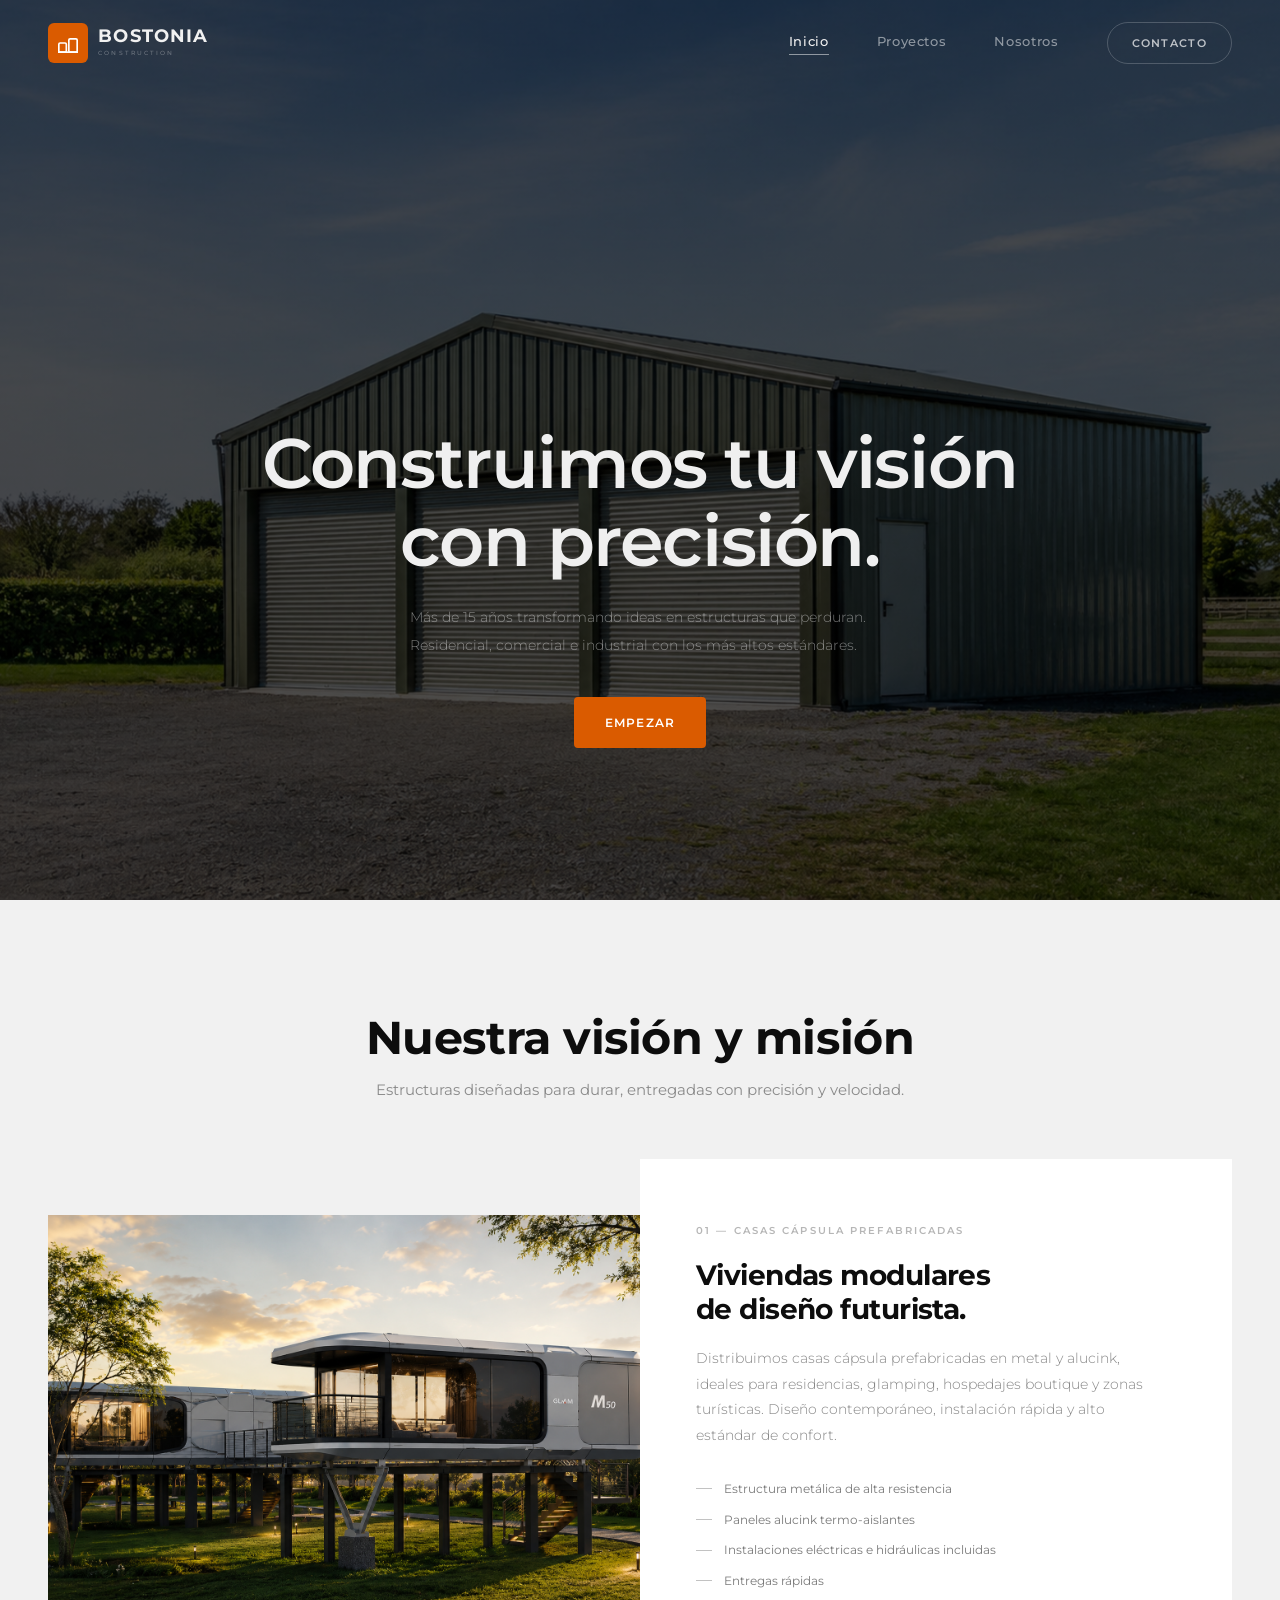
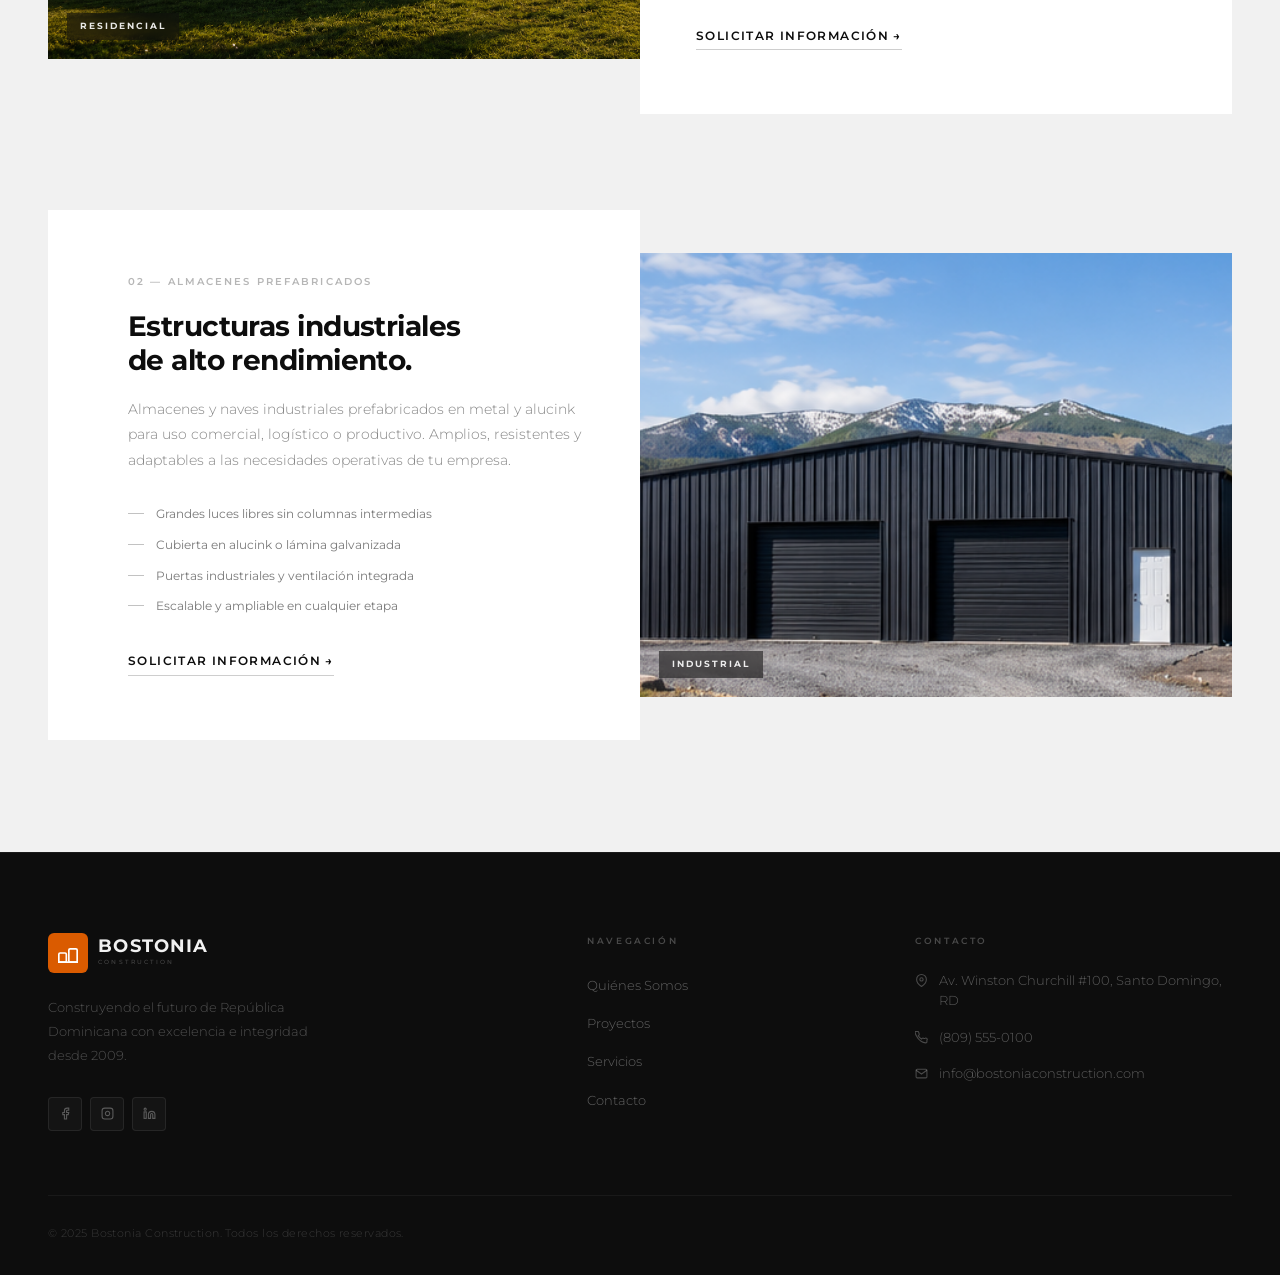
==== commit 364f8173: "cambios nuevos" ====
--- a/index.html
+++ b/index.html
@@ -1,362 +1,307 @@
 <!DOCTYPE html>
 <html lang="es">
+
 <head>
-  <meta charset="UTF-8"/>
-  <meta name="viewport" content="width=device-width, initial-scale=1.0"/>
-  <title>Bostonia Construction</title>
-  <link href="https://fonts.googleapis.com/css2?family=Montserrat+Alternates:ital,wght@0,300;0,400;0,500;0,600;0,700;1,300;1,400;1,600&family=Open+Sans:wght@300;400;500;600&display=swap" rel="stylesheet"/>
-  <link rel="stylesheet" href="css/index.css"/>
+  <meta charset="UTF-8" />
+  <meta name="viewport" content="width=device-width, initial-scale=1.0" />
+  <title>Bostonia Construction — Construimos tu visión</title>
+  <meta name="description"
+    content="Más de 15 años construyendo proyectos residenciales, comerciales e industriales en República Dominicana con los más altos estándares." />
+  <link rel="icon" href="img/logo-favicon.png">
+  <link rel="preconnect" href="https://fonts.googleapis.com">
+  <link rel="preconnect" href="https://fonts.gstatic.com" crossorigin>
+  <link href="https://fonts.googleapis.com/css2?family=Montserrat:ital,wght@0,300;0,400;0,500;0,600;0,700;0,800&display=swap" rel="stylesheet" />
+  <link rel="stylesheet" href="css/index.css" />
 </head>
+
 <body>
 
-<!-- NAVBAR -->
-<nav id="navbar">
-  <div class="container nav-inner">
-    <a href="index.html" class="logo">
-      <div class="logo-mark">
-        <svg viewBox="0 0 24 24" fill="none" stroke="#1A1814" stroke-width="2" stroke-linecap="round">
-          <rect x="1" y="12" width="9" height="11" rx="1.5"/>
-          <rect x="13" y="7" width="10" height="16" rx="1.5"/>
-          <line x1="0" y1="23" x2="24" y2="23"/>
-        </svg>
-      </div>
-      <div>
-        <div class="logo-name">Bostonia</div>
-        <div class="logo-sub">Construction</div>
-      </div>
-    </a>
-    <div class="nav-links">
-      <a href="index.html" class="nav-link active">Inicio</a>
-      <a href="servicios.html" class="nav-link">Servicios</a>
-      <a href="proyectos.html" class="nav-link">Proyectos</a>
-      <a href="nosotros.html" class="nav-link">Nosotros</a>
-      <a href="contacto.html" class="btn btn-gold" style="padding:0.65rem 1.5rem;font-size:0.72rem;">Cotizar</a>
-    </div>
-    <button id="menuBtn" class="menu-btn">
-      <svg width="22" height="18" viewBox="0 0 22 18" fill="none" stroke="currentColor" stroke-width="2" stroke-linecap="round">
-        <line x1="0" y1="1" x2="22" y2="1"/><line x1="0" y1="9" x2="22" y2="9"/><line x1="0" y1="17" x2="22" y2="17"/>
-      </svg>
-    </button>
+  <div id="navbar-placeholder"></div>  <!-- ← navbar va aquí -->
+
+  <!-- ═══════════════════════════════════════════
+       HERO — nuevo diseño light + split layout
+  ═══════════════════════════════════════════ -->
+  <section id="hero">
+
+  <div class="hero-slides">
+    <div class="hero-slide active"
+      style="background-image:url('img/Almacen1.png')">
+    </div>
+    <div class="hero-slide"
+      style="background-image:url('img/modular/casa-modular3.jpg')">
+    </div>
+    <div class="hero-slide"
+      style="background-image:url('img/modular/casa-modular2.jpg')">
+    </div>
   </div>
-  <div id="mobileMenu">
-    <a href="index.html" class="mobile-link">Inicio</a>
-    <a href="servicios.html" class="mobile-link">Servicios</a>
-    <a href="proyectos.html" class="mobile-link">Proyectos</a>
-    <a href="nosotros.html" class="mobile-link">Nosotros</a>
-    <a href="contacto.html" class="btn btn-gold" style="text-align:center;">Cotizar Proyecto</a>
+
+  <div class="hero-overlay"></div>
+
+  <div class="hero-content">
+    <div class="container hero-inner">
+
+      <h1 class="hero-title fade-in d2">
+        Construimos
+        tu visión<br>
+        con precisión.
+      </h1>
+
+      <p class="hero-desc fade-in d3">
+        Más de 15 años transformando ideas en estructuras que perduran.
+        Residencial, comercial e industrial con los más altos estándares.
+      </p>
+
+      <div class="hero-actions fade-in d4">
+        <a href="#productos" class="btn btn-orange">Empezar</a>
+      </div>
+
+    </div>
   </div>
-</nav>
-
-<!-- HERO -->
-<section id="hero">
-  <div class="hero-bg" id="heroBg"></div>
-  <div class="hero-overlay"></div>
-  <div class="hero-content container">
-    <div class="hero-grid">
-      <div>
-        <h1 class="hero-title fade-in d2">
-          Construimos<br/>tu <span>visión</span><br/>con precisión
-        </h1>
-        <p class="hero-desc fade-in d3">Más de 15 años transformando ideas en estructuras que perduran. Residencial, comercial e industrial con los más altos estándares.</p>
-        <div class="hero-actions fade-in d4">
-          <a href="proyectos.html" class="btn btn-gold">Ver Proyectos</a>
-          <a href="contacto.html" class="btn btn-outline-light">Solicitar Cotización</a>
-        </div>
-      </div>
-      <!-- <div class="stats-card fade-in d4">
-        <div class="stat-item">
-          <div class="stat-num"><span class="counter" data-target="350">0</span><sup>+</sup></div>
-          <div class="stat-label">Proyectos completados</div>
-        </div>
-        <div class="stat-item">
-          <div class="stat-num"><span class="counter" data-target="15">0</span><sup>+</sup></div>
-          <div class="stat-label">Años de experiencia</div>
-        </div>
-        <div class="stat-item">
-          <div class="stat-num"><span class="counter" data-target="98">0</span><sup>%</sup></div>
-          <div class="stat-label">Clientes satisfechos</div>
-        </div>
-        <div class="stat-item">
-          <div class="stat-num"><span class="counter" data-target="200">0</span><sup>+</sup></div>
-          <div class="stat-label">Profesionales</div>
-        </div>
-      </div>-->
-    </div>
+
+</section>
+<!-- ═══════════════════════════════════════════
+     SECTION: LO QUE DISTRIBUIMOS
+═══════════════════════════════════════════ -->
+<section id="productos">
+  <div class="container">
+
+    <div class="sec-head reveal">
+      <h2>Nuestra visión y misión</h2>
+      <p class="body-sm">Estructuras diseñadas para durar, entregadas con precisión y velocidad.</p>
+    </div>
+
+    <!-- ITEM 1 — imagen izquierda, texto derecha -->
+    <div class="prod-row reveal">
+      <div class="prod-img">
+        <img
+          src="img/modular/residencial-capsules.png"
+          alt="Casas Prefabricadas"
+        />
+        <div class="prod-img-label">Residencial</div>
+      </div>
+      <div class="prod-body left">
+        <span class="prod-tag">01 — Casas Cápsula Prefabricadas</span>
+        <h3>Viviendas modulares<br>de diseño futurista.</h3>
+        <p>Distribuimos casas cápsula prefabricadas en metal y alucink, ideales para residencias, glamping, hospedajes boutique y zonas turísticas. Diseño contemporáneo, instalación rápida y alto estándar de confort.</p>
+        <ul class="prod-list">
+          <li>Estructura metálica de alta resistencia</li>
+          <li>Paneles alucink termo-aislantes</li>
+          <li>Instalaciones eléctricas e hidráulicas incluidas</li>
+          <li>Entregas rápidas</li>
+        </ul>
+        <a href="contacto.html" class="prod-cta">Solicitar información →</a>
+      </div>
+    </div>
+
+    <!-- ITEM 2 — texto izquierda, imagen derecha -->
+    <div class="prod-row reverse reveal">
+      <div class="prod-img">
+        <img
+          src="img/almacen/almacen.png"
+          alt="Almacenes Prefabricados"
+        />
+        <div class="prod-img-label">Industrial</div>
+      </div>
+      <div class="prod-body right">
+        <span class="prod-tag">02 — Almacenes Prefabricados</span>
+        <h3>Estructuras industriales<br>de alto rendimiento.</h3>
+        <p>Almacenes y naves industriales prefabricados en metal y alucink para uso comercial, logístico o productivo. Amplios, resistentes y adaptables a las necesidades operativas de tu empresa.</p>
+        <ul class="prod-list">
+          <li>Grandes luces libres sin columnas intermedias</li>
+          <li>Cubierta en alucink o lámina galvanizada</li>
+          <li>Puertas industriales y ventilación integrada</li>
+          <li>Escalable y ampliable en cualquier etapa</li>
+        </ul>
+        <a href="contacto.html" class="prod-cta">Solicitar información →</a>
+      </div>
+    </div>
+
   </div>
 </section>
-
-<!-- SERVICIOS – CAROUSEL LINEAL FULLWIDTH -->
-<section id="servicios">
-  <div class="container">
-    <div class="sec-head reveal">
-      <div class="tag">Nuestros Servicios</div>
-      <h2>Lo que <em>hacemos</em></h2>
-      <p class="body-sm">Soluciones integrales desde el diseño hasta la entrega final. Un solo equipo, un solo compromiso.</p>
-    </div>
-  </div>
-
-  <div class="lcar-wrap reveal">
-    <div class="lcar-track" id="lcarTrack">
-      <div class="lcar-card">
-        <img src="https://images.unsplash.com/photo-1486325212027-8081e485255e?w=900&q=85" alt=""/>
-        <div class="lcar-over"></div>
-        <div class="lcar-body">
-          <span class="lcar-cat">Comercial</span>
-          <h3>Construcción Comercial</h3>
-          <p>Torres de oficinas, centros comerciales y hoteles diseñados para maximizar el retorno de su inversión.</p>
-        </div>
-      </div>
-      <div class="lcar-card">
-        <img src="https://images.unsplash.com/photo-1512917774080-9991f1c4c750?w=900&q=85" alt=""/>
-        <div class="lcar-over"></div>
-        <div class="lcar-body">
-          <span class="lcar-cat">Residencial</span>
-          <h3>Construcción Residencial</h3>
-          <p>Casas, condominios y urbanizaciones donde cada detalle importa. Acabados premium y proceso transparente.</p>
-        </div>
-      </div>
-      <div class="lcar-card">
-        <img src="https://images.unsplash.com/photo-1504307651254-35680f356dfd?w=900&q=85" alt=""/>
-        <div class="lcar-over"></div>
-        <div class="lcar-body">
-          <span class="lcar-cat">Industrial</span>
-          <h3>Infraestructura Industrial</h3>
-          <p>Plantas manufactureras y parques logísticos para máxima eficiencia y cumplimiento normativo.</p>
-        </div>
-      </div>
-      <div class="lcar-card">
-        <img src="https://images.unsplash.com/photo-1581094794329-c8112a89af12?w=900&q=85" alt=""/>
-        <div class="lcar-over"></div>
-        <div class="lcar-body">
-          <span class="lcar-cat">Renovaciones</span>
-          <h3>Renovaciones & Remodelaciones</h3>
-          <p>Transformamos espacios existentes elevando cada ambiente y cumpliendo plazos acordados.</p>
-        </div>
-      </div>
-      <div class="lcar-card">
-        <img src="https://images.unsplash.com/photo-1497366754035-f200968a6e72?w=900&q=85" alt=""/>
-        <div class="lcar-over"></div>
-        <div class="lcar-body">
-          <span class="lcar-cat">Diseño</span>
-          <h3>Diseño & Build</h3>
-          <p>Desde el concepto hasta la entrega de llaves bajo un solo contrato. Ahorra tiempo y costos.</p>
-        </div>
-      </div>
-      <div class="lcar-card">
-        <img src="https://images.unsplash.com/photo-1454165804606-c3d57bc86b40?w=900&q=85" alt=""/>
-        <div class="lcar-over"></div>
-        <div class="lcar-body">
-          <span class="lcar-cat">Consultoría</span>
-          <h3>Consultoría & Gestión</h3>
-          <p>Supervisión técnica, control de costos y gestión con los más altos estándares del sector.</p>
-        </div>
-      </div>
-    </div>
-  </div>
-</section>
-
-<!-- PROCESO -->
-<section id="proceso">
-  <div class="container">
-    <div class="sec-head reveal" style="margin-bottom:0;">
-      <div class="tag">Cómo trabajamos</div>
-      <h2>Nuestro <em>proceso</em></h2>
-      <p class="body-sm" style="color:rgba(255,255,255,0.38);">Cuatro pasos. Una promesa. Su proyecto entregado con precisión.</p>
-    </div>
-    <div class="proc-grid reveal">
-      <div class="proc-card">
-        <div class="proc-num">01</div>
-        <div class="proc-icon"><svg viewBox="0 0 24 24" fill="none" stroke="currentColor" stroke-width="2" stroke-linecap="round"><path d="M21 15a2 2 0 01-2 2H7l-4 4V5a2 2 0 012-2h14a2 2 0 012 2z"/></svg></div>
-        <h4>Consulta Inicial</h4>
-        <p>Entendemos su visión, necesidades y presupuesto en una reunión sin compromiso. Solo escuchamos.</p>
-      </div>
-      <div class="proc-card">
-        <div class="proc-num">02</div>
-        <div class="proc-icon"><svg viewBox="0 0 24 24" fill="none" stroke="currentColor" stroke-width="2" stroke-linecap="round"><path d="M14 2H6a2 2 0 00-2 2v16a2 2 0 002 2h12a2 2 0 002-2V8z"/><polyline points="14 2 14 8 20 8"/><line x1="16" y1="13" x2="8" y2="13"/><line x1="16" y1="17" x2="8" y2="17"/></svg></div>
-        <h4>Diseño & Propuesta</h4>
-        <p>Planos, renders 3D y propuesta económica detallada lista para su aprobación. Todo claro, sin sorpresas.</p>
-      </div>
-      <div class="proc-card">
-        <div class="proc-num">03</div>
-        <div class="proc-icon"><svg viewBox="0 0 24 24" fill="none" stroke="currentColor" stroke-width="2" stroke-linecap="round"><path d="M14.7 6.3a1 1 0 000 1.4l1.6 1.6a1 1 0 001.4 0l3.77-3.77a6 6 0 01-7.94 7.94l-6.91 6.91a2.12 2.12 0 01-3-3l6.91-6.91a6 6 0 017.94-7.94l-3.76 3.76z"/></svg></div>
-        <h4>Construcción</h4>
-        <p>Ejecutamos con precisión. Reportes semanales y acceso al portal del cliente durante todo el proceso.</p>
-      </div>
-      <div class="proc-card">
-        <div class="proc-num">04</div>
-        <div class="proc-icon"><svg viewBox="0 0 24 24" fill="none" stroke="currentColor" stroke-width="2" stroke-linecap="round"><path d="M21 2l-2 2m-7.61 7.61a5.5 5.5 0 11-7.778 7.778 5.5 5.5 0 017.777-7.777zm0 0L15.5 7.5m0 0l3 3L22 7l-3-3m-3.5 3.5L19 4"/></svg></div>
-        <h4>Entrega & Garantía</h4>
-        <p>Llave en mano con garantía estructural de 10 años y soporte post-construcción continuo.</p>
-      </div>
-    </div>
-  </div>
-</section>
-
-<!-- PROYECTOS -->
-<section id="proyectos">
-  <div class="container">
-    <div class="proj-top reveal">
-      <div>
+  <!-- ═══════════════════════════════════════════
+       SERVICIOS
+  ═══════════════════════════════════════════ 
+  <section id="servicios">
+    <div class="container">
+      <div class="sec-head reveal">
+        <div class="tag">Servicios</div>
+        <h2>Lo que hacemos</h2>
+        <p class="body-sm">Soluciones integrales desde el diseño hasta la entrega final. Un solo equipo, un solo
+          compromiso.</p>
+      </div>
+    </div>
+
+    <div class="lcar-wrap reveal">
+      <div class="lcar-track" id="lcarTrack">
+        <div class="lcar-card">
+          <img src="https://images.unsplash.com/photo-1486325212027-8081e485255e?w=900&q=85" alt="" />
+          <div class="lcar-over"></div>
+          <div class="lcar-body">
+            <span class="lcar-cat">Comercial</span>
+            <h3>Construcción Comercial</h3>
+            <p>Torres de oficinas, centros comerciales y hoteles diseñados para maximizar el retorno de su inversión.</p>
+          </div>
+        </div>
+        <div class="lcar-card">
+          <img src="https://images.unsplash.com/photo-1512917774080-9991f1c4c750?w=900&q=85" alt="" />
+          <div class="lcar-over"></div>
+          <div class="lcar-body">
+            <span class="lcar-cat">Residencial</span>
+            <h3>Construcción Residencial</h3>
+            <p>Casas, condominios y urbanizaciones donde cada detalle importa. Acabados premium y proceso transparente.</p>
+          </div>
+        </div>
+        <div class="lcar-card">
+          <img src="https://images.unsplash.com/photo-1504307651254-35680f356dfd?w=900&q=85" alt="" />
+          <div class="lcar-over"></div>
+          <div class="lcar-body">
+            <span class="lcar-cat">Industrial</span>
+            <h3>Infraestructura Industrial</h3>
+            <p>Plantas manufactureras y parques logísticos para máxima eficiencia y cumplimiento normativo.</p>
+          </div>
+        </div>
+        <div class="lcar-card">
+          <img src="https://images.unsplash.com/photo-1581094794329-c8112a89af12?w=900&q=85" alt="" />
+          <div class="lcar-over"></div>
+          <div class="lcar-body">
+            <span class="lcar-cat">Renovaciones</span>
+            <h3>Renovaciones &amp; Remodelaciones</h3>
+            <p>Transformamos espacios existentes elevando cada ambiente y cumpliendo plazos acordados.</p>
+          </div>
+        </div>
+        <div class="lcar-card">
+          <img src="https://images.unsplash.com/photo-1497366754035-f200968a6e72?w=900&q=85" alt="" />
+          <div class="lcar-over"></div>
+          <div class="lcar-body">
+            <span class="lcar-cat">Diseño</span>
+            <h3>Diseño &amp; Build</h3>
+            <p>Desde el concepto hasta la entrega de llaves bajo un solo contrato. Ahorra tiempo y costos.</p>
+          </div>
+        </div>
+        <div class="lcar-card">
+          <img src="https://images.unsplash.com/photo-1454165804606-c3d57bc86b40?w=900&q=85" alt="" />
+          <div class="lcar-over"></div>
+          <div class="lcar-body">
+            <span class="lcar-cat">Consultoría</span>
+            <h3>Consultoría &amp; Gestión</h3>
+            <p>Supervisión técnica, control de costos y gestión con los más altos estándares del sector.</p>
+          </div>
+        </div>
+      </div>
+    </div>
+  </section>-->
+
+  <!-- PROCESO 
+  <section id="proceso">
+    <div class="container">
+      <div class="sec-head reveal">
+        <div class="tag">Cómo trabajamos</div>
+        <h2>Nuestro <em>proceso</em></h2>
+      </div>
+      <div class="proc-simple reveal">
+        <div class="proc-step">
+          <div class="proc-step-num">01</div>
+          <h4>Consulta</h4>
+          <p>Escuchamos tu visión y necesidades sin compromiso.</p>
+        </div>
+        <div class="proc-divider"></div>
+        <div class="proc-step">
+          <div class="proc-step-num">02</div>
+          <h4>Propuesta</h4>
+          <p>Planos y presupuesto detallado, sin sorpresas.</p>
+        </div>
+        <div class="proc-divider"></div>
+        <div class="proc-step">
+          <div class="proc-step-num">03</div>
+          <h4>Construcción</h4>
+          <p>Ejecutamos con precisión y reportes semanales.</p>
+        </div>
+        <div class="proc-divider"></div>
+        <div class="proc-step">
+          <div class="proc-step-num">04</div>
+          <h4>Entrega</h4>
+          <p>Llave en mano con garantía estructural de 10 años.</p>
+        </div>
+      </div>
+    </div>
+  </section>-->
+
+  <!-- PROYECTOS 
+  <section id="proyectos">
+    <div class="container">
+      <div class="sec-head reveal">
         <div class="tag">Portafolio</div>
         <h2>Proyectos <em>destacados</em></h2>
-      </div>
-      <div class="proj-actions">
-        <button class="cbtn" id="prevBtn"><svg viewBox="0 0 16 16"><polyline points="10,3 5,8 10,13"/></svg></button>
-        <button class="cbtn" id="nextBtn"><svg viewBox="0 0 16 16"><polyline points="6,3 11,8 6,13"/></svg></button>
-        <a href="proyectos.html" class="btn btn-outline">Ver todos</a>
-      </div>
-    </div>
-    <div class="filters reveal">
-      <button class="fpill active" data-cat="all">Todos</button>
-      <button class="fpill" data-cat="comercial">Comercial</button>
-      <button class="fpill" data-cat="residencial">Residencial</button>
-      <button class="fpill" data-cat="industrial">Industrial</button>
-    </div>
-    <div class="car-wrap reveal">
-      <div class="car-track" id="carTrack">
+        <p class="body-sm">Una muestra de lo que construimos. <a href="proyectos.html"
+            style="color:var(--orange);font-weight:500;">Ver todos los proyectos →</a></p>
+      </div>
+      <div class="proj-grid reveal">
         <div class="pcard" data-cat="comercial">
-          <div class="pcard-img-wrap"><img src="https://images.unsplash.com/photo-1486325212027-8081e485255e?w=700&q=80" alt="" class="pcard-img"/><span class="pcard-badge">Comercial</span></div>
-          <div class="pcard-info"><h4>Torre Empresarial Nexus</h4><p>24 pisos · Santo Domingo</p><div class="pcard-meta"><span><svg width="11" height="11" viewBox="0 0 16 16" fill="none" stroke="currentColor" stroke-width="2"><rect x="2" y="3" width="12" height="12" rx="1"/><line x1="2" y1="7" x2="14" y2="7"/><line x1="5" y1="1" x2="5" y2="5"/><line x1="11" y1="1" x2="11" y2="5"/></svg> 2023</span><span><svg width="11" height="11" viewBox="0 0 16 16" fill="none" stroke="currentColor" stroke-width="2"><path d="M8 14s-5-4.686-5-8a5 5 0 0110 0c0 3.314-5 8-5 8z"/><circle cx="8" cy="6" r="1.5"/></svg> Santo Domingo</span></div></div>
+          <div class="pcard-img-wrap"><img src="https://images.unsplash.com/photo-1486325212027-8081e485255e?w=700&q=80"
+              alt="Torre Empresarial" class="pcard-img" /><span class="pcard-badge">Comercial</span></div>
+          <div class="pcard-info">
+            <h4>Torre Empresarial Nexus</h4>
+            <p>24 pisos · Santo Domingo · 2023</p>
+          </div>
         </div>
         <div class="pcard" data-cat="residencial">
-          <div class="pcard-img-wrap"><img src="https://images.unsplash.com/photo-1512917774080-9991f1c4c750?w=700&q=80" alt="" class="pcard-img"/><span class="pcard-badge">Residencial</span></div>
-          <div class="pcard-info"><h4>Residencias del Mar</h4><p>48 unidades · Puerto Plata</p><div class="pcard-meta"><span><svg width="11" height="11" viewBox="0 0 16 16" fill="none" stroke="currentColor" stroke-width="2"><rect x="2" y="3" width="12" height="12" rx="1"/><line x1="2" y1="7" x2="14" y2="7"/><line x1="5" y1="1" x2="5" y2="5"/><line x1="11" y1="1" x2="11" y2="5"/></svg> 2022</span><span><svg width="11" height="11" viewBox="0 0 16 16" fill="none" stroke="currentColor" stroke-width="2"><path d="M8 14s-5-4.686-5-8a5 5 0 0110 0c0 3.314-5 8-5 8z"/><circle cx="8" cy="6" r="1.5"/></svg> Puerto Plata</span></div></div>
+          <div class="pcard-img-wrap"><img src="https://images.unsplash.com/photo-1512917774080-9991f1c4c750?w=700&q=80"
+              alt="Residencias del Mar" class="pcard-img" /><span class="pcard-badge">Residencial</span></div>
+          <div class="pcard-info">
+            <h4>Residencias del Mar</h4>
+            <p>48 unidades · Puerto Plata · 2022</p>
+          </div>
         </div>
         <div class="pcard" data-cat="industrial">
-          <div class="pcard-img-wrap"><img src="https://images.unsplash.com/photo-1504307651254-35680f356dfd?w=700&q=80" alt="" class="pcard-img"/><span class="pcard-badge">Industrial</span></div>
-          <div class="pcard-info"><h4>Parque Logístico Norte</h4><p>12,000 m² · Santiago</p><div class="pcard-meta"><span><svg width="11" height="11" viewBox="0 0 16 16" fill="none" stroke="currentColor" stroke-width="2"><rect x="2" y="3" width="12" height="12" rx="1"/><line x1="2" y1="7" x2="14" y2="7"/><line x1="5" y1="1" x2="5" y2="5"/><line x1="11" y1="1" x2="11" y2="5"/></svg> 2023</span><span><svg width="11" height="11" viewBox="0 0 16 16" fill="none" stroke="currentColor" stroke-width="2"><path d="M8 14s-5-4.686-5-8a5 5 0 0110 0c0 3.314-5 8-5 8z"/><circle cx="8" cy="6" r="1.5"/></svg> Santiago</span></div></div>
-        </div>
-        <div class="pcard" data-cat="comercial">
-          <div class="pcard-img-wrap"><img src="https://images.unsplash.com/photo-1497366754035-f200968a6e72?w=700&q=80" alt="" class="pcard-img"/><span class="pcard-badge">Comercial</span></div>
-          <div class="pcard-info"><h4>Centro Médico Salud+</h4><p>8 pisos · La Romana</p><div class="pcard-meta"><span><svg width="11" height="11" viewBox="0 0 16 16" fill="none" stroke="currentColor" stroke-width="2"><rect x="2" y="3" width="12" height="12" rx="1"/><line x1="2" y1="7" x2="14" y2="7"/><line x1="5" y1="1" x2="5" y2="5"/><line x1="11" y1="1" x2="11" y2="5"/></svg> 2022</span><span><svg width="11" height="11" viewBox="0 0 16 16" fill="none" stroke="currentColor" stroke-width="2"><path d="M8 14s-5-4.686-5-8a5 5 0 0110 0c0 3.314-5 8-5 8z"/><circle cx="8" cy="6" r="1.5"/></svg> La Romana</span></div></div>
-        </div>
-        <div class="pcard" data-cat="residencial">
-          <div class="pcard-img-wrap"><img src="https://images.unsplash.com/photo-1564013799919-ab600027ffc6?w=700&q=80" alt="" class="pcard-img"/><span class="pcard-badge">Residencial</span></div>
-          <div class="pcard-info"><h4>Villas Palmeras</h4><p>22 villas · Punta Cana</p><div class="pcard-meta"><span><svg width="11" height="11" viewBox="0 0 16 16" fill="none" stroke="currentColor" stroke-width="2"><rect x="2" y="3" width="12" height="12" rx="1"/><line x1="2" y1="7" x2="14" y2="7"/><line x1="5" y1="1" x2="5" y2="5"/><line x1="11" y1="1" x2="11" y2="5"/></svg> 2021</span><span><svg width="11" height="11" viewBox="0 0 16 16" fill="none" stroke="currentColor" stroke-width="2"><path d="M8 14s-5-4.686-5-8a5 5 0 0110 0c0 3.314-5 8-5 8z"/><circle cx="8" cy="6" r="1.5"/></svg> Punta Cana</span></div></div>
-        </div>
-        <div class="pcard" data-cat="industrial">
-          <div class="pcard-img-wrap"><img src="https://images.unsplash.com/photo-1581094794329-c8112a89af12?w=700&q=80" alt="" class="pcard-img"/><span class="pcard-badge">Industrial</span></div>
-          <div class="pcard-info"><h4>Planta Manufacturera BX</h4><p>8,500 m² · San Pedro</p><div class="pcard-meta"><span><svg width="11" height="11" viewBox="0 0 16 16" fill="none" stroke="currentColor" stroke-width="2"><rect x="2" y="3" width="12" height="12" rx="1"/><line x1="2" y1="7" x2="14" y2="7"/><line x1="5" y1="1" x2="5" y2="5"/><line x1="11" y1="1" x2="11" y2="5"/></svg> 2023</span><span><svg width="11" height="11" viewBox="0 0 16 16" fill="none" stroke="currentColor" stroke-width="2"><path d="M8 14s-5-4.686-5-8a5 5 0 0110 0c0 3.314-5 8-5 8z"/><circle cx="8" cy="6" r="1.5"/></svg> San Pedro</span></div></div>
-        </div>
-      </div>
-    </div>
-    <div class="car-dots" id="carDots"></div>
-  </div>
-</section>
-
-<!-- NOSOTROS 
-<section id="nosotros">
-  <div class="container">
-    <div class="about-grid">
-      <div class="about-img-wrap reveal">
-        <img src="https://images.unsplash.com/photo-1581094794329-c8112a89af12?w=900&q=85" alt="Equipo Bostonia" class="about-img"/>
-        <div class="about-badge"><strong>15<small>+</small></strong><span>Años de confianza</span></div>
-      </div>
-      <div class="reveal">
-        <div class="tag">Quiénes Somos</div>
-        <h2>Experiencia que<br/><em>construye futuro</em></h2>
-        <p class="body-sm" style="margin-top:1.4rem;">Fundada en 2009, Bostonia Construction se ha consolidado como una de las empresas de construcción más confiables de República Dominicana. Más de 200 profesionales trabajando con un único propósito: superar las expectativas.</p>
-        <p class="body-sm" style="margin-top:1rem;">Combinamos tecnología de vanguardia con los más altos estándares de seguridad y sostenibilidad, entregando proyectos que perduran y generan valor a largo plazo.</p>
-        <div class="vals-grid">
-          <div class="val-item"><div class="val-icon"><svg viewBox="0 0 24 24"><path d="M12 22s-8-5.686-8-13a8 8 0 0116 0c0 7.314-8 13-8 13z"/><polyline points="9,12 11,14 15,10"/></svg></div><span>Transparencia total</span></div>
-          <div class="val-item"><div class="val-icon"><svg viewBox="0 0 24 24"><circle cx="12" cy="12" r="10"/><polyline points="12,6 12,12 16,14"/></svg></div><span>Plazos garantizados</span></div>
-          <div class="val-item"><div class="val-icon"><svg viewBox="0 0 24 24"><polygon points="12,2 15.09,8.26 22,9.27 17,14.14 18.18,21.02 12,17.77 5.82,21.02 7,14.14 2,9.27 8.91,8.26 12,2"/></svg></div><span>Materiales premium</span></div>
-          <div class="val-item"><div class="val-icon"><svg viewBox="0 0 24 24"><path d="M17 21v-2a4 4 0 00-4-4H5a4 4 0 00-4 4v2"/><circle cx="9" cy="7" r="4"/><path d="M23 21v-2a4 4 0 00-3-3.87M16 3.13a4 4 0 010 7.75"/></svg></div><span>Equipo certificado</span></div>
-          <div class="val-item"><div class="val-icon"><svg viewBox="0 0 24 24"><path d="M12 22s-8-5.686-8-13a8 8 0 0116 0c0 7.314-8 13-8 13z"/></svg></div><span>Garantía estructural</span></div>
-          <div class="val-item"><div class="val-icon"><svg viewBox="0 0 24 24"><path d="M12 2a10 10 0 100 20A10 10 0 0012 2z"/><path d="M12 6v6l4 2"/></svg></div><span>Construcción sostenible</span></div>
-        </div>
-        <a href="nosotros.html" class="btn btn-dark" style="margin-top:2rem;">Conocer el equipo</a>
-      </div>
-    </div>
-  </div>
-</section>-->
-
-
-
-<!-- TESTIMONIOS 
-<section id="testimonios">
-  <div class="container">
-    <div class="sec-head reveal">
-      <div class="tag">Testimonios</div>
-      <h2>Voces que nos <em>inspiran</em></h2>
-    </div>
-    <div class="reveal">
-      <div class="testi-track" id="testiTrack">
-        <div class="tcard"><div class="tcard-stars">★★★★★</div><p>"Bostonia Construction superó todas nuestras expectativas. Entregaron el edificio antes del plazo y con una calidad simplemente impecable. Los recomendaría sin dudarlo a cualquier empresa."</p><div class="tcard-author"><div class="tcard-av">RM</div><div><strong>Roberto Martínez</strong><span>CEO, Grupo Inversiones RM</span></div></div></div>
-        <div class="tcard"><div class="tcard-stars">★★★★★</div><p>"La comunicación durante toda la obra fue excepcional. Siempre supimos exactamente el estado del proyecto. El equipo respondió cada pregunta con profesionalismo total."</p><div class="tcard-author"><div class="tcard-av">AL</div><div><strong>Ana López</strong><span>Directora, Constructora Alianza</span></div></div></div>
-        <div class="tcard"><div class="tcard-stars">★★★★★</div><p>"Llevamos tres proyectos con Bostonia y cada uno mejor que el anterior. Su equipo de ingenieros es de primer nivel y los acabados son espectaculares. Empresa verdaderamente confiable."</p><div class="tcard-author"><div class="tcard-av">JC</div><div><strong>José Castillo</strong><span>Propietario, Villas Palmeras</span></div></div></div>
-        <div class="tcard"><div class="tcard-stars">★★★★★</div><p>"El proyecto de nuestro centro médico fue ejecutado con una precisión técnica admirable. Bostonia entendió desde el primer día las necesidades especiales de una infraestructura de salud."</p><div class="tcard-author"><div class="tcard-av">MP</div><div><strong>Dra. María Peña</strong><span>Directora médica, Centro Salud+</span></div></div></div>
-      </div>
-      <div class="testi-ctrl">
-        <button class="cbtn" id="testiPrev"><svg viewBox="0 0 16 16" fill="none" stroke="currentColor" stroke-width="2"><polyline points="10,3 5,8 10,13"/></svg></button>
-        <div class="testi-dots" id="testiDots"></div>
-        <button class="cbtn" id="testiNext"><svg viewBox="0 0 16 16" fill="none" stroke="currentColor" stroke-width="2"><polyline points="6,3 11,8 6,13"/></svg></button>
-      </div>
-    </div>
-  </div>
-</section>-->
-
-<!-- CTA -->
-<section id="cta">
-  <div class="container reveal">
-    <div class="cta-card">
-      <div class="tag">Iniciemos juntos</div>
-      <h2>¿Listo para construir<br/><em>tu proyecto?</em></h2>
-      <p class="body-sm" style="color:rgba(255,255,255,0.45);max-width:480px;margin:1.2rem auto 2.5rem;">Nuestros expertos están listos para escucharte. Recibe una consulta inicial completamente gratuita y sin compromiso.</p>
-      <div class="cta-btns">
-        <a href="contacto.html" class="btn btn-gold">Solicitar consulta gratis</a>
-        <a href="tel:+18095550100" class="btn btn-outline-light">
-          <svg width="15" height="15" viewBox="0 0 24 24" fill="none" stroke="currentColor" stroke-width="2" stroke-linecap="round"><path d="M22 16.92v3a2 2 0 01-2.18 2 19.79 19.79 0 01-8.63-3.07A19.5 19.5 0 013.07 9.81a19.79 19.79 0 01-3.07-8.68A2 2 0 012 1h3a2 2 0 012 1.72c.127.96.361 1.903.7 2.81a2 2 0 01-.45 2.11L6.09 8.91a16 16 0 006 6l1.27-1.27a2 2 0 012.11-.45c.907.339 1.85.573 2.81.7A2 2 0 0122 16.92z"/></svg>
-          (809) 555-0100
-        </a>
-      </div>
-    </div>
-  </div>
-</section>
-
-<!-- FOOTER -->
-<footer>
-  <div class="container">
-    <div class="foot-grid">
-      <div class="foot-brand">
-        <a href="index.html" class="logo">
-          <div class="logo-mark"><svg viewBox="0 0 24 24" fill="none" stroke="#1A1814" stroke-width="2" stroke-linecap="round"><rect x="1" y="12" width="9" height="11" rx="1.5"/><rect x="13" y="7" width="10" height="16" rx="1.5"/><line x1="0" y1="23" x2="24" y2="23"/></svg></div>
-          <div><div class="logo-name">Bostonia</div><div class="logo-sub">Construction</div></div>
-        </a>
-        <p>Construyendo el futuro de República Dominicana con excelencia, integridad y compromiso desde 2009.</p>
-        <div class="soc-row">
-          <a href="#" class="soc-btn"><svg viewBox="0 0 24 24"><path d="M18 2h-3a5 5 0 00-5 5v3H7v4h3v8h4v-8h3l1-4h-4V7a1 1 0 011-1h3z"/></svg></a>
-          <a href="#" class="soc-btn"><svg viewBox="0 0 24 24"><rect x="2" y="2" width="20" height="20" rx="5"/><path d="M16 11.37A4 4 0 1112.63 8 4 4 0 0116 11.37z"/><line x1="17.5" y1="6.5" x2="17.51" y2="6.5"/></svg></a>
-          <a href="#" class="soc-btn"><svg viewBox="0 0 24 24"><path d="M16 8a6 6 0 016 6v7h-4v-7a2 2 0 00-2-2 2 2 0 00-2 2v7h-4v-7a6 6 0 016-6z"/><rect x="2" y="9" width="4" height="12"/><circle cx="4" cy="4" r="2"/></svg></a>
-          <a href="#" class="soc-btn"><svg viewBox="0 0 24 24"><path d="M22.54 6.42a2.78 2.78 0 00-1.95-1.96C18.88 4 12 4 12 4s-6.88 0-8.59.46a2.78 2.78 0 00-1.95 1.96A29 29 0 001 12a29 29 0 00.46 5.58A2.78 2.78 0 003.41 19.6C5.12 20 12 20 12 20s6.88 0 8.59-.46a2.78 2.78 0 001.95-1.95A29 29 0 0023 12a29 29 0 00-.46-5.58z"/><polygon points="9.75 15.02 15.5 12 9.75 8.98 9.75 15.02"/></svg></a>
-        </div>
-      </div>
-      <div>
-        <p class="foot-h"></p>
-        <ul class="foot-links">
-        </ul>
-      </div>
-      <div>
-        <p class="foot-h"></p>
-        <ul class="foot-links">
-        </ul>
-      </div>
-      <div>
-        <p class="foot-h">Contacto</p>
-        <ul class="foot-contact">
-          <li><svg viewBox="0 0 24 24"><path d="M21 10c0 7-9 13-9 13S3 17 3 10a9 9 0 0118 0z"/><circle cx="12" cy="10" r="3"/></svg><span>Av. Winston Churchill #100,<br/>Santo Domingo, RD</span></li>
-          <li><svg viewBox="0 0 24 24"><path d="M22 16.92v3a2 2 0 01-2.18 2 19.79 19.79 0 01-8.63-3.07A19.5 19.5 0 013.07 9.81a19.79 19.79 0 01-3.07-8.68A2 2 0 012 1h3a2 2 0 012 1.72c.127.96.361 1.903.7 2.81a2 2 0 01-.45 2.11L6.09 8.91a16 16 0 006 6l1.27-1.27a2 2 0 012.11-.45c.907.339 1.85.573 2.81.7A2 2 0 0122 16.92z"/></svg><span>(809) 555-0100</span></li>
-          <li><svg viewBox="0 0 24 24"><path d="M4 4h16c1.1 0 2 .9 2 2v12c0 1.1-.9 2-2 2H4c-1.1 0-2-.9-2-2V6c0-1.1.9-2 2-2z"/><polyline points="22,6 12,13 2,6"/></svg><span>info@bostoniaconstruction.com</span></li>
-          <li><svg viewBox="0 0 24 24"><circle cx="12" cy="12" r="10"/><polyline points="12 6 12 12 16 14"/></svg><span>Lun–Vie: 8:00am – 6:00pm</span></li>
-        </ul>
-      </div>
-    </div>
-    <div class="foot-bottom">
-      <div>© 2024 Bostonia Construction. Todos los derechos reservados.</div>
-    </div>
-  </div>
-</footer>
-
-<script src="js/index.js"></script>
+          <div class="pcard-img-wrap"><img src="https://images.unsplash.com/photo-1504307651254-35680f356dfd?w=700&q=80"
+              alt="Parque Logístico" class="pcard-img" /><span class="pcard-badge">Industrial</span></div>
+          <div class="pcard-info">
+            <h4>Parque Logístico Norte</h4>
+            <p>12,000 m² · Santiago · 2023</p>
+          </div>
+        </div>
+      </div>
+    </div>
+  </section>-->
+
+  <div id="footer-placeholder"></div>
+
+  <script src="js/components.js"></script>
+  <script src="js/index.js"></script>
+
+
+  <!-- Hero thumbnail switcher -->
+  <script>
+    (function () {
+      const mainImg = document.getElementById('heroMainImg');
+      const labelTitle = document.querySelector('.hero-label-sub');
+      const thumbs = document.querySelectorAll('.hero-thumb');
+
+      thumbs.forEach(thumb => {
+        thumb.addEventListener('click', () => {
+          thumbs.forEach(t => t.classList.remove('active'));
+          thumb.classList.add('active');
+          const newSrc = thumb.dataset.src;
+          const newLabel = thumb.dataset.label;
+          mainImg.style.opacity = '0';
+          mainImg.style.transform = 'scale(1.03)';
+          setTimeout(() => {
+            mainImg.src = newSrc;
+            if (labelTitle) labelTitle.textContent = newLabel;
+            mainImg.style.opacity = '1';
+            mainImg.style.transform = 'scale(1)';
+          }, 250);
+        });
+      });
+
+      // Auto-rotate thumbs
+      let current = 0;
+      setInterval(() => {
+        current = (current + 1) % thumbs.length;
+        thumbs[current].click();
+      }, 5000);
+    })();
+  </script>
+
 </body>
 </html>
--- a/css/index.css
+++ b/css/index.css
@@ -1,285 +1,1224 @@
-
-    :root {
-      --cream:    #F9F6F0;
-      --cream-2:  #FFFFFF;
-      --cream-3:  #EDE8DE;
-      --ink:      #1A1814;
-      --ink-2:    #3A3730;
-      --ink-3:    #8A8278;
-      --gold:     #C8A84B;
-      --gold-l:   #E8D49A;
-      --gold-d:   #9A7A2A;
-      --r: 20px;
-      --rl: 28px;
-    }
-    *, *::before, *::after { box-sizing: border-box; margin: 0; padding: 0; }
-    html { scroll-behavior: smooth; }
-    body { background: var(--cream); color: var(--ink); font-family: 'Open Sans', sans-serif; font-weight: 300; overflow-x: hidden; line-height: 1.75; }
-    img { display: block; max-width: 100%; }
-    a { text-decoration: none; color: inherit; }
-    button { cursor: pointer; background: none; border: none; font-family: inherit; }
-
-    .container { max-width: 1160px; margin: 0 auto; padding: 0 2rem; }
-    .tag { font-size: 0.66rem; font-weight: 600; letter-spacing: 0.3em; text-transform: uppercase; color: var(--gold); display: flex; align-items: center; gap: 0.55rem; margin-bottom: 0.9rem; }
-    .tag::before { content: ''; width: 22px; height: 1.5px; background: var(--gold); flex-shrink: 0; }
-    h2 { font-family: 'Montserrat Alternates', sans-serif; font-weight: 600; font-size: clamp(2rem, 4vw, 3.1rem); line-height: 1.12; letter-spacing: -0.01em; color: var(--ink); }
-    h2 em { font-style: normal; }
-    .body-sm { font-size: 0.92rem; color: var(--ink-2); }
-
-    .btn { display: inline-flex; align-items: center; gap: 0.5rem; font-family: 'Open Sans', sans-serif; font-size: 0.75rem; font-weight: 600; text-transform: uppercase; padding: 0.85rem 1.9rem; border-radius: 100px; transition: all 0.3s; cursor: pointer; }
-    .btn-gold { background: var(--gold); color: var(--ink); border: 1.5px solid var(--gold); }
-    .btn-gold:hover { background: var(--gold-d); border-color: var(--gold-d); color: #fff; transform: translateY(-2px); box-shadow: 0 8px 24px rgba(200,168,75,0.28); }
-    .btn-dark { background: var(--ink); color: #fff; border: 1.5px solid var(--ink); }
-    .btn-dark:hover { background: var(--ink-2); border-color: var(--ink-2); transform: translateY(-2px); }
-    .btn-outline { background: transparent; color: var(--ink); border: 1.5px solid var(--cream-3); }
-    .btn-outline:hover { border-color: var(--gold); color: var(--gold); transform: translateY(-2px); }
-    .btn-outline-light { background: transparent; color: rgba(255,255,255,0.85); border: 1.5px solid rgba(255,255,255,0.3); }
-    .btn-outline-light:hover { border-color: rgba(255,255,255,0.7); color: #fff; transform: translateY(-2px); }
-
-    .reveal { opacity: 0; transform: translateY(24px); transition: opacity 0.7s ease, transform 0.7s ease; }
-    .reveal.visible { opacity: 1; transform: none; }
-    .fade-in { opacity:0; transform:translateY(20px); animation: fadeup 0.8s ease forwards; }
-    .d1{animation-delay:.1s}.d2{animation-delay:.22s}.d3{animation-delay:.34s}.d4{animation-delay:.48s}
-    @keyframes fadeup { to { opacity:1; transform:none; } }
-
-    /* ── NAVBAR ── */
-    #navbar { position: fixed; top: 0; left: 0; right: 0; z-index: 100; padding: 1.5rem 0; transition: all 0.45s ease; }
-    #navbar.scrolled { background: #fff; backdrop-filter: blur(20px); border-bottom: 1px solid rgba(200,168,75,0.12); box-shadow: 0 2px 28px rgba(26,24,20,0.06); padding: 0.9rem 0; }
-    .nav-inner { display: flex; align-items: center; justify-content: space-between; }
-    .logo { display: flex; align-items: center; gap: 0.7rem; }
-    .logo-mark { width: 40px; height: 40px; background: var(--gold); border-radius: 12px; display: flex; align-items: center; justify-content: center; flex-shrink: 0; }
-    .logo-mark svg { width: 22px; height: 22px; }
-    .logo-name { font-family: 'Montserrat Alternates', sans-serif; font-weight: 600; font-size: 1.15rem; letter-spacing: 0.01em; color: #fff; line-height: 1; transition: color 0.45s; }
-    #navbar.scrolled .logo-name { color: var(--ink); }
-    .logo-sub { font-family: 'Open Sans', sans-serif; font-size: 0.46rem; font-weight: 600; letter-spacing: 0.32em; text-transform: uppercase; color: var(--gold); margin-top: 3px; }
-    .nav-links { display: flex; align-items: center; gap: 2.8rem; }
-    .nav-link { font-size: 0.88rem; font-weight: 400; color: rgba(255,255,255,0.78); position: relative; padding-bottom: 2px; transition: color 0.3s; }
-    .nav-link::after { content:''; position:absolute; bottom:0; left:0; width:0; height:1.5px; background:var(--gold); transition:width 0.3s; }
-    .nav-link:hover,.nav-link.active { color: #fff; }
-    .nav-link:hover::after,.nav-link.active::after { width: 100%; }
-    #navbar.scrolled .nav-link { color: var(--ink-2); }
-    #navbar.scrolled .nav-link:hover { color: var(--ink); }
-    .menu-btn { display: none; width: 40px; height: 40px; align-items: center; justify-content: center; color: #fff; font-size: 1.4rem; }
-    #navbar.scrolled .menu-btn { color: var(--ink); }
-    #mobileMenu { display: none; background: var(--cream-2); border-top: 1px solid var(--cream-3); padding: 1.5rem 2rem 2rem; flex-direction: column; gap: 1rem; }
-    #mobileMenu.open { display: flex; }
-    .mobile-link { font-size: 0.88rem; font-weight: 500; color: var(--ink-2); padding: 0.5rem 0; border-bottom: 1px solid var(--cream-3); }
-    @media(max-width:768px){ .nav-links{display:none;} .menu-btn{display:flex;} }
-
-    /* ── HERO ── */
-    #hero { position: relative; min-height: 100vh; display: flex; align-items: flex-end; overflow: hidden; }
-    .hero-bg { position: absolute; inset: 0; background: url('https://images.unsplash.com/photo-1600585154340-be6161a56a0c?w=1920&q=90') center/cover no-repeat; transform: scale(1.07); transition: transform 14s ease; }
-    .hero-bg.zoomed { transform: scale(1); }
-    .hero-overlay { position: absolute; inset: 0; background: linear-gradient(150deg, rgba(26,24,20,0.93) 0%, rgba(26,24,20,0.7) 50%, rgba(26,24,20,0.25) 100%); }
-    .hero-content { position: relative; z-index: 2; width: 100%; padding-bottom: 6rem; }
-    .hero-grid { display: grid; grid-template-columns: 1.1fr 0.9fr; gap: 4rem; align-items: flex-end; }
-    @media(max-width:900px){ .hero-grid{grid-template-columns:1fr;} }
-    .hero-badge { display: inline-flex; align-items: center; gap: 0.55rem; background: rgba(200,168,75,0.15); border: 1px solid rgba(200,168,75,0.35); border-radius: 100px; padding: 0.38rem 1rem 0.38rem 0.5rem; margin-bottom: 2rem; }
-    .hero-badge-dot { width: 6px; height: 6px; border-radius: 50%; background: var(--gold); }
-    .hero-badge span { font-size: 0.68rem; font-weight: 600; letter-spacing: 0.22em; text-transform: uppercase; color: var(--gold-l); }
-    .hero-title { font-family: 'Montserrat Alternates', sans-serif; font-weight: 600; font-size: clamp(2.8rem, 6vw, 5rem); line-height: 1.08; letter-spacing: -0.015em; color: #fff; }
-    .hero-title span { font-style: none; color: var(--gold-l); }
-    .hero-desc { font-size: 0.96rem; font-weight: 300; line-height: 1.88; color: rgba(255,255,255,0.6); margin: 1.75rem 0 2.4rem; max-width: 460px; }
-    .hero-actions { display: flex; gap: 1rem; flex-wrap: wrap; }
-    .stats-card { background: rgba(255,255,255,0.07); backdrop-filter: blur(20px); border: 1px solid rgba(255,255,255,0.1); border-radius: var(--rl); padding: 1.75rem; display: grid; grid-template-columns: 1fr 1fr; gap: 1rem; }
-    .stat-item { padding: 1.2rem; background: rgba(255,255,255,0.05); border-radius: var(--r); }
-    .stat-num { font-family: 'Montserrat Alternates', sans-serif; font-weight: 600; font-size: 2.2rem; line-height: 1; color: #fff; }
-    .stat-num sup { color: var(--gold); font-size: 1.1rem; }
-    .stat-label { font-size: 0.68rem; font-weight: 400; letter-spacing: 0.06em; text-transform: uppercase; color: rgba(255,255,255,0.4); margin-top: 0.4rem; }
-    .scroll-ind { position: absolute; bottom: 2.5rem; left: 50%; transform: translateX(-50%); display: flex; flex-direction: column; align-items: center; gap: 0.4rem; z-index: 2; }
-    .scroll-line { width: 1px; height: 42px; background: linear-gradient(to bottom, transparent, rgba(200,168,75,0.5)); animation: sdrop 2s ease-in-out infinite; }
-    .scroll-dot { width: 5px; height: 5px; border-radius: 50%; background: var(--gold); }
-    @keyframes sdrop { 0%,100%{opacity:.3;transform:scaleY(.4);transform-origin:top} 50%{opacity:1;transform:scaleY(1);transform-origin:top} }
-
-
-    /* ── SECTIONS ── */
-    section { padding: 8rem 0; }
-    .sec-head { text-align: center; max-width: 660px; margin: 0 auto 5rem; }
-    .sec-head .tag { justify-content: center; }
-    .sec-head p { margin-top: 1.2rem; }
-
-/* ── LINEAR CAROUSEL FULLWIDTH ── */
-/* ── SERVICIOS CAROUSEL ── */
+/* ============================================================
+   BOSTONIA CONSTRUCTION — index.css
+   Tipografía: Montserrat · Paleta #f1f1f1 / #0d0d0d / acento cálido
+   ============================================================ */
+
+@import url('https://fonts.googleapis.com/css2?family=Montserrat:ital,wght@0,300;0,400;0,500;0,600;0,700;0,800;1,700&family=Oswald:wght@400;500;600;700&family=Inter:wght@300;400;500;600&display=swap');
+
+/* ── VARIABLES ── */
+:root {
+  --bg: #F7F7F5;
+  --bg-2: #FFFFFF;
+  --bg-dark: #1C2B3A;
+  --orange: #da5b00;
+  --orange-l: #0d0d0d;
+  --ink: #1A1A1A;
+  --ink-2: #555555;
+  --ink-3: #888888;
+  --border: #E0E0DC;
+  --r: 8px;
+  --rl: 14px;
+}
+
+/* ── RESET ── */
+*, *::before, *::after { box-sizing: border-box; margin: 0; padding: 0; }
+html { scroll-behavior: smooth; }
+body {
+  background: var(--bg);
+  color: var(--ink);
+  font-family: 'Montserrat', sans-serif;
+  font-weight: 400;
+  overflow-x: hidden;
+  line-height: 1.7;
+}
+img { display: block; max-width: 100%; }
+a { text-decoration: none; color: inherit; }
+button { cursor: pointer; background: none; border: none; font-family: inherit; }
+
+.container {
+  max-width: 1440px;
+  margin: 0 auto;
+  padding: 0 3rem;
+}
+
+/* ── TIPOGRAFÍA ── */
+h1, h2, h3, h4 {
+  font-family: 'Montserrat', sans-serif;
+  font-weight: 700;
+  line-height: 1.1;
+  letter-spacing: -0.01em;
+}
+h2 { font-size: clamp(1.9rem, 4vw, 2.9rem); color: var(--ink); }
+h2 em { font-style: normal; color: var(--orange); }
+
+/* ── TAG ── */
+.tag {
+  display: inline-flex;
+  align-items: center;
+  gap: 0.55rem;
+  font-family: 'Montserrat', sans-serif;
+  font-size: 0.63rem;
+  font-weight: 500;
+  letter-spacing: 0.22em;
+  text-transform: uppercase;
+  color: rgba(241, 241, 241, 0.55);
+  margin-bottom: 1.4rem;
+}
+.tag::before {
+  content: '';
+  width: 11px;
+  height: 1px;
+  background: rgba(241, 241, 241, 0.4);
+  flex-shrink: 0;
+}
+
+.body-sm { font-size: 0.93rem; color: var(--ink-2); line-height: 1.75; }
+
+/* ── BOTONES ── */
+.btn {
+  display: inline-flex;
+  align-items: center;
+  gap: 0.5rem;
+  font-family: 'Montserrat', sans-serif;
+  font-size: 0.75rem;
+  font-weight: 600;
+  text-transform: uppercase;
+  letter-spacing: 0.1em;
+  padding: 0.82rem 1.8rem;
+  border-radius: 4px;
+  transition: all 0.25s;
+  cursor: pointer;
+}
+.btn-orange { background: var(--orange); color: #fff; border: 2px solid var(--orange); }
+.btn-orange:hover { background: var(--orange-l); border-color: var(--orange-l); transform: translateY(-2px); box-shadow: 0 6px 20px rgba(200,121,65,0.25); }
+.btn-outline-white { background: transparent; color: rgba(255,255,255,0.85); border: 1px solid rgba(255,255,255,0.3); }
+.btn-outline-white:hover { border-color: rgba(255,255,255,0.7); color: #fff; transform: translateY(-2px); }
+.btn-outline { background: transparent; color: var(--ink); border: 2px solid var(--border); }
+.btn-outline:hover { border-color: var(--orange); color: var(--orange); transform: translateY(-2px); }
+.btn-dark { background: var(--bg-dark); color: #fff; border: 2px solid var(--bg-dark); }
+.btn-dark:hover { background: #263d53; border-color: #263d53; transform: translateY(-2px); }
+
+/* ── ANIMACIONES ── */
+.reveal {
+  opacity: 0;
+  transform: translateY(22px);
+  transition: opacity 0.65s ease, transform 0.65s ease;
+}
+.reveal.visible { opacity: 1; transform: none; }
+.fade-in { opacity: 0; transform: translateY(18px); animation: fadeup 0.75s ease forwards; }
+.d1 { animation-delay: .1s }
+.d2 { animation-delay: .22s }
+.d3 { animation-delay: .36s }
+.d4 { animation-delay: .5s }
+.d5 { animation-delay: .65s }
+@keyframes fadeup { to { opacity: 1; transform: none; } }
+
+
+/* ══════════════════════════════════════════════════════
+   NAVBAR
+══════════════════════════════════════════════════════ */
+#navbar {
+  position: fixed;
+  top: 0; left: 0; right: 0;
+  z-index: 100;
+  padding: 1.4rem 0;
+  transition: all 0.4s ease;
+  background: transparent;
+}
+#navbar.scrolled {
+  background: rgba(13, 13, 13, 0.97);
+  border-bottom: 1px solid rgba(255,255,255,0.06);
+  box-shadow: 0 2px 24px rgba(0,0,0,0.35);
+  padding: 0.85rem 0;
+}
+.nav-inner { display: flex; align-items: center; justify-content: space-between; }
+
+/* Logo */
+.logo { display: flex; align-items: center; gap: 0.65rem; }
+.logo-mark {
+  width: 40px; height: 40px;
+  background: #da5b00;
+  border: none;
+  border-radius: 6px;
+  display: flex; align-items: center; justify-content: center; flex-shrink: 0;
+}
+.logo-mark svg { width: 20px; height: 20px; }
+.logo-name {
+  font-family: 'Montserrat', sans-serif;
+  font-weight: 700;
+  font-size: 1.1rem;
+  letter-spacing: 0.06em;
+  color: #f1f1f1;
+  line-height: 1;
+  text-transform: uppercase;
+}
+.logo-sub {
+  font-family: 'Montserrat', sans-serif;
+  font-size: 0.4rem;
+  font-weight: 500;
+  letter-spacing: 0.32em;
+  text-transform: uppercase;
+  color: rgba(241,241,241,0.35);
+  margin-top: 3px;
+}
+
+/* Nav links */
+.nav-links { display: flex; align-items: center; gap: 3rem; }
+.nav-link {
+  font-family: 'Montserrat', sans-serif;
+  font-size: 0.80rem;
+  font-weight: 500;
+  letter-spacing: 0.05em;
+  color: rgba(255,255,255,0.5);
+  position: relative;
+  padding-bottom: 2px;
+  transition: color 0.25s;
+}
+.nav-link::after {
+  content: '';
+  position: absolute;
+  bottom: 0; left: 0;
+  width: 0; height: 1px;
+  background: rgba(255,255,255,0.5);
+  transition: width 0.25s;
+}
+.nav-link:hover { color: #f1f1f1; }
+.nav-link:hover::after { width: 100%; }
+.nav-link.active { color: #f1f1f1; }
+.nav-link.active::after { width: 100%; }
+
+/* Botón cotizar */
+.nav-cta {
+  font-family: 'Montserrat', sans-serif;
+  font-size: 0.68rem;
+  font-weight: 600;
+  letter-spacing: 0.12em;
+  text-transform: uppercase;
+  padding: 0.65rem 1.5rem;
+  background: transparent;
+  color: rgba(255,255,255,0.7);
+  border: 1px solid rgba(255,255,255,0.2);
+  border-radius: 50px;
+  transition: all 0.25s;
+  cursor: pointer;
+}
+.nav-cta:hover {
+  background: rgba(255,255,255,0.08);
+  color: #f1f1f1;
+  border-color: rgba(255,255,255,0.4);
+}
+
+/* Mobile */
+.menu-btn {
+  display: none;
+  width: 40px; height: 40px;
+  align-items: center; justify-content: center;
+  color: rgba(255,255,255,0.7);
+}
+#mobileMenu {
+  display: none;
+  background: #0d0d0d;
+  border-top: 1px solid rgba(255,255,255,0.06);
+  padding: 1.5rem 2rem 2rem;
+  flex-direction: column;
+  gap: 0.9rem;
+}
+#mobileMenu.open { display: flex; }
+.mobile-link {
+  font-size: 0.82rem;
+  font-weight: 500;
+  letter-spacing: 0.08em;
+  text-transform: uppercase;
+  color: rgba(255,255,255,0.45);
+  padding: 0.6rem 0;
+  border-bottom: 1px solid rgba(255,255,255,0.06);
+  transition: color 0.2s;
+}
+.mobile-link:hover { color: #f1f1f1; }
+
+@media(max-width:768px) {
+  .nav-links { display: none; }
+  .menu-btn { display: flex; }
+}
+
+
+/* ══════════════════════════════════════════════════════
+   HERO — slider full-screen, tipografía fina, colores suaves
+══════════════════════════════════════════════════════ */
+#hero {
+  position: relative;
+  min-height: 100vh;
+  display: flex;
+  flex-direction: column;
+  justify-content: flex-end;
+  overflow: hidden;
+  background: #0d0d0d;
+}
+
+/* ── Slides ── */
+.hero-slides {
+  position: absolute;
+  inset: 0;
+}
+
+.hero-slide {
+  position: absolute;
+  inset: 0;
+  background-size: cover;
+  background-position: center;
+  opacity: 0;
+  transform: scale(1.05);
+  transition: opacity 1.8s ease, transform 9s ease;
+}
+
+.hero-slide.active {
+  opacity: 1;
+  transform: scale(1);
+}
+
+/* ── Overlay ── */
+.hero-overlay {
+  position: absolute;
+  inset: 0;
+  background: linear-gradient(
+    108deg,
+    rgba(0, 0, 0, 0.70) 0%,
+    rgba(0, 0, 0, 0.70) 52%,
+    rgba(0, 0, 0, 0.70) 100%
+  );
+  z-index: 1;
+}
+
+/* ── Contenido ── */
+.hero-content {
+  position: relative;
+  z-index: 2;
+  width: 100%;
+}
+.hero-inner {
+  padding: 8rem 0 4.5rem;
+}
+
+/* ── Título ── */
+.hero-title {
+  font-family: 'Montserrat', sans-serif;
+  font-weight: 600;
+  font-size: clamp(2.6rem, 5.5vw, 4.6rem);
+  line-height: 1.1;
+  color: #efefef;
+  margin-bottom: 1.5rem;
+  letter-spacing: -0.02em;
+
+  text-align: center;
+}
+
+.hero-title span {
+  color: var(--orange);
+  font-weight: 700;
+}
+
+/* ── Descripción ── */
+.hero-desc {
+  font-family: 'Montserrat', sans-serif;
+  font-size: 0.88rem;
+  font-weight: 300;
+  color: rgba(235, 235, 235, 0.5);
+  max-width: 460px;
+  line-height: 1.95;
+  margin: 0 auto 2.4rem;}
+
+/* ── Botones ── */
+.hero-actions {
+  display: flex;
+  align-items: center;
+  justify-content: center;
+  gap: 1rem;
+  flex-wrap: wrap;
+}
+
+/* ── Indicadores ── */
+.hero-indicators {
+  position: absolute;
+  bottom: 2.4rem;
+  right: 3rem;
+  display: flex;
+  gap: 0.5rem;
+  z-index: 3;
+}
+.hero-ind {
+  display: block;
+  width: 24px;
+  height: 1.5px;
+  background: rgba(241, 241, 241, 0.25);
+  cursor: pointer;
+  transition: background 0.4s, width 0.4s;
+}
+.hero-ind.active {
+  background: rgba(241, 241, 241, 0.7);
+  width: 44px;
+}
+
+/* ── Scroll hint ── */
+.hero-scroll {
+  position: relative;
+  z-index: 2;
+  display: flex;
+  align-items: center;
+  gap: 0.65rem;
+  padding: 1.6rem 3rem 2rem;
+}
+.hero-scroll-dot {
+  display: block;
+  width: 5px;
+  height: 5px;
+  border-radius: 50%;
+  background: rgba(241, 241, 241, 0.35);
+  animation: blinkDot 2s infinite;
+}
+.hero-scroll-text {
+  font-family: 'Montserrat', sans-serif;
+  font-size: 0.6rem;
+  font-weight: 500;
+  letter-spacing: 0.22em;
+  text-transform: uppercase;
+  color: rgba(241, 241, 241, 0.28);
+}
+@keyframes blinkDot {
+  0%, 100% { opacity: 1; }
+  50%       { opacity: 0.2; }
+}
+
+/* ── Responsive ── */
+@media (max-width: 768px) {
+  .hero-title    { font-size: 2.4rem; }
+  .hero-inner    { padding: 8rem 0 3rem; }
+  .hero-scroll   { padding-left: 1.5rem; }
+  .hero-indicators { right: 1.5rem; }
+}
+@media (max-width: 480px) {
+  .hero-title { font-size: 2rem; }
+}
+
+
+/* ══════════════════════════════════════
+   SECCIONES GENERALES
+══════════════════════════════════════ */
+section { padding: 5rem 0; min-height: 100vh; display: flex; align-items: center; }
+section > .container { width: 100%; }
+.sec-head { text-align: center; max-width: 700px; margin: 0 auto 3.5rem; }
+.sec-head .tag {
+  color: var(--orange);
+  justify-content: center;
+}
+.sec-head .tag::before { background: var(--orange); }
+.sec-head p { margin-top: 0.9rem; }
+
+
+/* ══════════════════════════════════════
+   SERVICIOS — carrusel 3D
+══════════════════════════════════════ */
 #servicios {
   background: #fff;
   overflow: hidden;
   padding-bottom: 4rem;
-}
-
-.lcar-wrap {
-  position: relative;
-  width: 100%;
-  height: 560px;
-  perspective: 1400px;
-  overflow: hidden;
-}
-
-.lcar-track {
-  position: relative;
-  width: 100%;
-  height: 100%;
-  transform-style: preserve-3d;
-}
-
+  flex-direction: column;
+  justify-content: center;
+}
+.lcar-wrap { position: relative; width: 100%; height: 520px; perspective: 1400px; overflow: hidden; }
+.lcar-track { position: relative; width: 100%; height: 100%; transform-style: preserve-3d; }
 .lcar-card {
   position: absolute;
-  width: 520px;
-  height: 400px;
-  border-radius: 16px;
+  width: 500px; height: 380px;
+  border-radius: var(--rl);
   overflow: hidden;
-  top: 50%;
-  left: 50%;
-  margin-top: -250px;
-  margin-left: -260px;
+  top: 50%; left: 50%;
+  margin-top: -240px; margin-left: -250px;
   cursor: pointer;
-  transition: transform 0.7s cubic-bezier(.4,0,.2,1),
-              opacity   0.7s ease,
-              box-shadow 0.7s ease;
+  transition: transform 0.7s cubic-bezier(.4,0,.2,1), opacity 0.7s ease, box-shadow 0.7s ease;
   backface-visibility: hidden;
 }
-
-.lcar-card img {
-  position: absolute; inset: 0;
-  width: 100%; height: 100%;
-  object-fit: cover;
-}
-
+.lcar-card img { position: absolute; inset: 0; width: 100%; height: 100%; object-fit: cover; }
 .lcar-over {
   position: absolute; inset: 0;
-  background: linear-gradient(to top, rgba(26,24,20,0.88) 0%, rgba(26,24,20,0.08) 55%, transparent 100%);
+  background: linear-gradient(to top, rgba(28,43,58,0.9) 0%, rgba(28,43,58,0.1) 55%, transparent 100%);
   transition: opacity 0.5s ease;
 }
-
 .lcar-body {
   position: absolute; bottom: 0; left: 0; right: 0;
   padding: 1.6rem;
-  opacity: 0;
-  transform: translateY(8px);
+  opacity: 0; transform: translateY(8px);
   transition: opacity 0.4s ease, transform 0.4s ease;
 }
 .lcar-card.active .lcar-body { opacity: 1; transform: translateY(0); }
-
 .lcar-cat {
   display: inline-block;
-  font-size: 0.58rem; font-weight: 700;
-  letter-spacing: 0.22em; text-transform: uppercase;
-  background: var(--gold); color: var(--ink);
-  padding: 0.2rem 0.75rem; border-radius: 100px;
-  margin-bottom: 0.55rem;
-}
-.lcar-body h3 {
-  font-family: 'Montserrat Alternates', sans-serif;
-  font-size: 1.15rem; font-weight: 600; color: #fff;
-  line-height: 1.25; margin-bottom: 0.45rem;
-}
-.lcar-body p {
-  font-size: 0.78rem; font-weight: 300;
-  color: rgba(255,255,255,0.65); line-height: 1.6;
-}
-
-    /* ── PROYECTOS ── */
-    #proyectos { background: #fff; padding: 4rem 0; }
-    .proj-top { display: flex; align-items: flex-end; justify-content: space-between; flex-wrap: wrap; gap: 2rem; margin-bottom: 3rem; }
-    .proj-actions { display: flex; align-items: center; gap: 0.75rem; }
-    .cbtn { width: 42px; height: 42px; border: 1.5px solid var(--cream-3); background: var(--cream); border-radius: 50%; color: var(--ink-2); display: flex; align-items: center; justify-content: center; transition: all 0.25s; }
-    .cbtn:hover { background: var(--gold); border-color: var(--gold); color: var(--ink); }
-    .cbtn svg { width: 16px; height: 16px; stroke: currentColor; stroke-width: 2; fill: none; }
-    .filters { display: flex; gap: 0.55rem; flex-wrap: wrap; margin-bottom: 3rem; }
-    .fpill { font-size: 0.7rem; font-weight: 600; letter-spacing: 0.08em; text-transform: uppercase; padding: 0.42rem 1.1rem; border: 1.5px solid var(--cream-3); border-radius: 100px; color: var(--ink-3); background: transparent; transition: all 0.25s; cursor: pointer; }
-    .fpill:hover { border-color: var(--gold); color: var(--gold); }
-    .fpill.active { background: var(--gold); border-color: var(--gold); color: var(--ink); }
-    .car-wrap { overflow: hidden; padding-bottom: 2rem; }
-    .car-track { display: flex; gap: 2rem; transition: transform 0.55s cubic-bezier(.4,0,.2,1); will-change: transform; }
-    .pcard { flex: 0 0 calc(33.33% - 0.85rem); background: var(--cream); border: 1px solid var(--cream-3); border-radius: var(--rl); overflow: hidden; transition: box-shadow 0.3s, transform 0.3s; }
-    @media(max-width:1024px){ .pcard{flex:0 0 calc(50% - 0.65rem);} }
-    @media(max-width:640px) { .pcard{flex:0 0 90%;} }
-    .pcard:hover { box-shadow: 0 12px 40px rgba(26,24,20,0.08); transform: translateY(-4px); }
-    .pcard-img-wrap { position: relative; overflow: hidden; aspect-ratio: 4/3; }
-    .pcard-img { width: 100%; height: 100%; object-fit: cover; transition: transform 0.55s ease; }
-    .pcard:hover .pcard-img { transform: scale(1.06); }
-    .pcard-badge { position: absolute; top: 1rem; left: 1rem; font-size: 0.62rem; font-weight: 700; letter-spacing: 0.15em; text-transform: uppercase; background: var(--gold); color: var(--ink); padding: 0.22rem 0.65rem; border-radius: 100px; }
-    .pcard-info { padding: 1.4rem 1.5rem 1.6rem; }
-    .pcard-info h4 { font-family: 'Montserrat Alternates', sans-serif; font-size: 1.1rem; font-weight: 600; color: var(--ink); margin-bottom: 0.2rem; }
-    .pcard-info > p { font-size: 0.78rem; color: var(--ink-3); margin-bottom: 0.75rem; }
-    .pcard-meta { display: flex; gap: 1rem; font-size: 0.7rem; color: var(--ink-3); border-top: 1px solid var(--cream-3); padding-top: 0.75rem; }
-    .pcard-meta span { display: flex; align-items: center; gap: 0.3rem; }
-    .pcard.hidden { display: none; }
-    .car-dots { display: flex; justify-content: center; gap: 0.5rem; margin-top: 2rem; }
-    .dot { width: 7px; height: 7px; border-radius: 50%; background: var(--cream-3); cursor: pointer; transition: all 0.3s; }
-    .dot.active { background: var(--gold); transform: scale(1.35); }
-
-    /* ── NOSOTROS ── */
-    #nosotros { background: #fff; }
-    .about-grid { display: grid; grid-template-columns: 1fr 1fr; gap: 5rem; align-items: center; }
-    @media(max-width:900px){ .about-grid{grid-template-columns:1fr;} }
-    .about-img-wrap { position: relative; }
-    .about-img { width: 100%; height: 520px; object-fit: cover; border-radius: var(--rl); display: block; }
-    .about-badge { position: absolute; bottom: -1.5rem; right: -1.5rem; background: var(--gold); color: var(--ink); padding: 1.5rem 1.75rem; border-radius: var(--rl); text-align: center; box-shadow: 0 8px 32px rgba(200,168,75,0.3); }
-    .about-badge strong { display: block; font-family: 'Montserrat Alternates', sans-serif; font-size: 2.8rem; font-weight: 700; line-height: 1; }
-    .about-badge small { font-size: 1.3rem; }
-    .about-badge span { display: block; font-size: 0.6rem; font-weight: 600; letter-spacing: 0.2em; text-transform: uppercase; margin-top: 0.3rem; opacity: 0.75; }
-    .vals-grid { display: grid; grid-template-columns: 1fr 1fr; gap: 0.8rem; margin-top: 2rem; }
-    .val-item { display: flex; align-items: center; gap: 0.6rem; font-size: 0.85rem; color: var(--ink-2); padding: 0.6rem 0.75rem; background: var(--cream-2); border-radius: 10px; border: 1px solid var(--cream-3); }
-    .val-icon { width: 28px; height: 28px; background: rgba(200,168,75,0.12); border-radius: 7px; display: flex; align-items: center; justify-content: center; flex-shrink: 0; }
-    .val-icon svg { width: 14px; height: 14px; stroke: var(--gold); stroke-width: 2; fill: none; }
-
-    /* ── PROCESO ── */
-    #proceso { background: var(--cream); color: var(--ink); }
-    #proceso .tag { color: var(--gold); }
-    #proceso .tag::before { background: var(--gold); }
-    #proceso h2 { color: var(--ink); }
-    .proc-grid { display: grid; grid-template-columns: repeat(4,1fr); gap: 2rem; margin-top: 4rem; }
-    @media(max-width:900px){ .proc-grid{grid-template-columns:1fr 1fr;} }
-    @media(max-width:560px){ .proc-grid{grid-template-columns:1fr;} }
-    .proc-card { background: #fff; padding: 2.5rem 2rem; border: 1px solid var(--cream-3); border-radius: var(--r); transition: background 0.3s, transform 0.3s; }
-    .proc-card:hover { background: var(--cream-2); transform: translateY(-3px); }
-    .proc-num { font-family: 'Montserrat Alternates', sans-serif; font-size: 3.5rem; font-weight: 700; color: var(--gold); line-height: 1; margin-bottom: 0.75rem; }
-    .proc-icon { width: 46px; height: 46px; background: var(--gold); border-radius: 12px; display: flex; align-items: center; justify-content: center; margin-bottom: 1.25rem; }
-    .proc-icon svg { width: 22px; height: 22px; stroke: var(--ink); stroke-width: 2; fill: none; }
-    .proc-card h4 { font-family: 'Montserrat Alternates', sans-serif; font-size: 1.05rem; font-weight: 600; color: var(--ink); margin-bottom: 0.6rem; }
-    .proc-card p { font-size: 0.83rem; font-weight: 300; color: var(--ink-3); line-height: 1.75; }
-
-    /* ── TESTIMONIOS ── */
-    #testimonios { background: #fff; }
-    .testi-track { display: flex; gap: 1.5rem; overflow: hidden; }
-    .tcard { flex: 0 0 100%; background: var(--cream); border: 1px solid var(--cream-3); border-radius: var(--rl); padding: 2.5rem; }
-    @media(min-width:768px){ .tcard{flex:0 0 calc(50% - 0.75rem);} }
-    @media(min-width:1024px){ .tcard{flex:0 0 calc(33.33% - 1rem);} }
-    .tcard-stars { color: var(--gold); font-size: 0.9rem; letter-spacing: 0.1em; margin-bottom: 1rem; }
-    .tcard p { font-size: 0.87rem; font-weight: 300; line-height: 1.85; color: var(--ink-2); font-style: italic; margin-bottom: 1.5rem; }
-    .tcard-author { display: flex; align-items: center; gap: 0.75rem; border-top: 1px solid var(--cream-3); padding-top: 1.2rem; }
-    .tcard-av { width: 40px; height: 40px; background: var(--gold); border-radius: 50%; display: flex; align-items: center; justify-content: center; font-size: 0.72rem; font-weight: 700; color: var(--ink); flex-shrink: 0; }
-    .tcard-author strong { display: block; font-size: 0.85rem; font-weight: 600; color: var(--ink); margin-bottom: 0.1rem; }
-    .tcard-author span { font-size: 0.72rem; color: var(--ink-3); }
-    .testi-ctrl { display: flex; align-items: center; justify-content: center; gap: 0.75rem; margin-top: 2.5rem; }
-    .testi-dots { display: flex; gap: 0.5rem; }
-
-    /* ── CTA ── */
-    #cta { background: var(--cream); }
-    .cta-card { background: var(--ink); border-radius: var(--rl); padding: 5rem 3rem; text-align: center; position: relative; overflow: hidden; }
-    .cta-card::before { content:''; position:absolute; top:-80px; right:-80px; width:300px; height:300px; border-radius:50%; background:radial-gradient(circle,rgba(200,168,75,0.12) 0%,transparent 70%); pointer-events:none; }
-    .cta-card .tag { color:var(--gold-l); justify-content:center; }
-    .cta-card .tag::before { background:var(--gold-l); }
-    .cta-card h2 { color:#fff; margin-bottom:1.2rem; }
-    .cta-card h2 em { color:var(--gold-l); }
-    .cta-btns { display:flex; gap:1rem; justify-content:center; flex-wrap:wrap; }
-
-    /* ── FOOTER ── */
-    footer { background: #0F0E0B; padding: 5rem 0 2.5rem; }
-    .foot-grid { display: grid; grid-template-columns: 1.8fr 1fr 1fr 1.4fr; gap: 3rem; margin-bottom: 4rem; }
-    @media(max-width:900px){ .foot-grid{grid-template-columns:1fr 1fr;} }
-    @media(max-width:560px){ .foot-grid{grid-template-columns:1fr;} }
-    .foot-brand p { font-size: 0.83rem; font-weight: 300; color: rgba(255,255,255,0.3); line-height: 1.8; max-width: 280px; margin-top: 1.2rem; }
-    .soc-row { display: flex; gap: 0.6rem; margin-top: 1.75rem; }
-    .soc-btn { width: 36px; height: 36px; border-radius: 50%; border: 1px solid rgba(255,255,255,0.1); background: rgba(255,255,255,0.04); color: rgba(255,255,255,0.4); display: flex; align-items: center; justify-content: center; transition: all 0.25s; }
-    .soc-btn:hover { background: var(--gold); border-color: var(--gold); color: var(--ink); }
-    .soc-btn svg { width: 14px; height: 14px; stroke: currentColor; stroke-width: 2; fill: none; }
-    .foot-h { font-size: 0.62rem; font-weight: 600; letter-spacing: 0.28em; text-transform: uppercase; color: var(--gold); margin-bottom: 1.5rem; }
-    .foot-links { list-style: none; display: flex; flex-direction: column; gap: 0.7rem; }
-    .foot-links a { font-size: 0.83rem; font-weight: 300; color: rgba(255,255,255,0.38); transition: color 0.25s; }
-    .foot-links a:hover { color: var(--gold-l); }
-    .foot-contact { list-style: none; display: flex; flex-direction: column; gap: 0.85rem; }
-    .foot-contact li { display: flex; gap: 0.65rem; font-size: 0.8rem; font-weight: 300; color: rgba(255,255,255,0.35); line-height: 1.55; }
-    .foot-contact li svg { width: 14px; height: 14px; stroke: var(--gold); stroke-width: 2; fill: none; flex-shrink: 0; margin-top: 2px; }
-    .foot-bottom { border-top: 1px solid rgba(255,255,255,0.07); padding-top: 2rem; display: flex; flex-direction: column; align-items: center; gap: 0.4rem; text-align: center; color: rgba(255,255,255,0.2); font-size: 0.75rem; }
-    .foot-bottom span { color: var(--gold); }
+  font-size: 0.58rem; font-weight: 700; letter-spacing: 0.2em; text-transform: uppercase;
+  background: var(--orange); color: #fff;
+  padding: 0.22rem 0.75rem; border-radius: 3px; margin-bottom: 0.5rem;
+}
+.lcar-body h3 { font-family: 'Montserrat', sans-serif; font-size: 1.2rem; font-weight: 600; color: #fff; line-height: 1.2; margin-bottom: 0.4rem; }
+.lcar-body p { font-size: 0.8rem; font-weight: 300; color: rgba(255,255,255,0.7); line-height: 1.6; }
+
+
+/* ══════════════════════════════════════
+   PROCESO
+══════════════════════════════════════ */
+#proceso { background: var(--bg); }
+.proc-simple { display: flex; align-items: flex-start; gap: 0; }
+@media(max-width:768px) {
+  .proc-simple { flex-direction: column; }
+  .proc-divider { width: 2px; height: 2rem; background: var(--border); margin: 0 0 0 1.2rem; }
+}
+.proc-step { flex: 1; text-align: center; padding: 0 1.5rem; }
+.proc-step-num {
+  width: 44px; height: 44px;
+  background: var(--orange); color: #fff;
+  border-radius: 50%;
+  display: flex; align-items: center; justify-content: center;
+  font-family: 'Montserrat', sans-serif; font-size: 0.8rem; font-weight: 700;
+  margin: 0 auto 1rem;
+}
+.proc-step h4 { font-family: 'Montserrat', sans-serif; font-size: 1rem; font-weight: 600; color: var(--ink); margin-bottom: 0.4rem; }
+.proc-step p { font-size: 0.83rem; color: var(--ink-3); line-height: 1.65; }
+.proc-divider { width: 1px; background: var(--border); align-self: stretch; margin-top: 1.5rem; flex-shrink: 0; }
+
+
+/* ══════════════════════════════════════
+   PROYECTOS
+══════════════════════════════════════ */
+#proyectos { background: #fff; }
+.proj-grid { display: grid; grid-template-columns: repeat(3, 1fr); gap: 1.5rem; }
+@media(max-width:768px) { .proj-grid { grid-template-columns: 1fr; } }
+.pcard { background: var(--bg); border: 1px solid var(--border); border-radius: var(--rl); overflow: hidden; transition: box-shadow 0.25s, transform 0.25s; }
+.pcard:hover { box-shadow: 0 8px 28px rgba(0,0,0,0.09); transform: translateY(-4px); }
+.pcard-img-wrap { position: relative; overflow: hidden; aspect-ratio: 4/3; }
+.pcard-img { width: 100%; height: 100%; object-fit: cover; transition: transform 0.45s ease; }
+.pcard:hover .pcard-img { transform: scale(1.05); }
+.pcard-badge { position: absolute; top: 0.8rem; left: 0.8rem; font-size: 0.6rem; font-weight: 700; letter-spacing: 0.1em; text-transform: uppercase; background: var(--orange); color: #fff; padding: 0.18rem 0.6rem; border-radius: 3px; }
+.pcard-info { padding: 1.2rem 1.3rem 1.4rem; }
+.pcard-info h4 { font-family: 'Montserrat', sans-serif; font-size: 1rem; font-weight: 600; color: var(--ink); margin-bottom: 0.2rem; }
+.pcard-info p { font-size: 0.8rem; color: var(--ink-3); }
+
+
+/* ══════════════════════════════════════════════════════
+   FOOTER
+══════════════════════════════════════════════════════ */
+footer {
+  background: #0d0d0d;
+  padding: 5rem 0 2rem;
+  border-top: 1px solid rgba(255,255,255,0.06);
+}
+
+.foot-grid-simple {
+  display: grid;
+  grid-template-columns: 1.8fr 1fr 1.2fr;
+  gap: 4rem;
+  margin-bottom: 4rem;
+}
+@media(max-width:768px) {
+  .foot-grid-simple { grid-template-columns: 1fr; gap: 2.5rem; }
+}
+
+/* Logo en footer */
+footer .logo-name { color: #f1f1f1; }
+footer .logo-sub  { color: rgba(241,241,241,0.25); }
+/* Logo mark — footer */
+footer .logo-mark {
+  background: #da5b00;
+  border: none;
+}
+
+/* Descripción */
+.foot-brand p {
+  font-family: 'Montserrat', sans-serif;
+  font-size: 0.82rem;
+  font-weight: 300;
+  color: rgba(255,255,255,0.28);
+  line-height: 1.85;
+  max-width: 280px;
+  margin-top: 1.4rem;
+}
+
+/* Redes sociales */
+.soc-row { display: flex; gap: 0.5rem; margin-top: 1.8rem; }
+.soc-btn {
+  width: 34px; height: 34px;
+  border-radius: 4px;
+  border: 1px solid rgba(255,255,255,0.08);
+  background: rgba(255,255,255,0.03);
+  color: rgba(255,255,255,0.3);
+  display: flex; align-items: center; justify-content: center;
+  transition: all 0.22s;
+}
+.soc-btn:hover {
+  background: rgba(255,255,255,0.08);
+  border-color: rgba(255,255,255,0.18);
+  color: rgba(255,255,255,0.8);
+}
+.soc-btn svg {
+  width: 13px; height: 13px;
+  stroke: currentColor;
+  stroke-width: 2;
+  fill: none;
+}
+
+/* Títulos de columna */
+.foot-h {
+  font-family: 'Montserrat', sans-serif;
+  font-size: 0.58rem;
+  font-weight: 600;
+  letter-spacing: 0.28em;
+  text-transform: uppercase;
+  color: rgba(255,255,255,0.25);
+  margin-bottom: 1.4rem;
+}
+
+/* Links */
+.foot-links { list-style: none; display: flex; flex-direction: column; gap: 0.7rem; }
+.foot-links a {
+  font-family: 'Montserrat', sans-serif;
+  font-size: 0.82rem;
+  font-weight: 300;
+  color: rgba(255,255,255,0.35);
+  transition: color 0.2s;
+}
+.foot-links a:hover { color: rgba(255,255,255,0.75); }
+
+/* Contacto */
+.foot-contact { list-style: none; display: flex; flex-direction: column; gap: 1rem; }
+.foot-contact li {
+  display: flex;
+  gap: 0.7rem;
+  font-family: 'Montserrat', sans-serif;
+  font-size: 0.8rem;
+  font-weight: 300;
+  color: rgba(255,255,255,0.32);
+  line-height: 1.6;
+}
+.foot-contact li svg {
+  width: 13px; height: 13px;
+  stroke: rgba(255,255,255,0.25);
+  stroke-width: 2;
+  fill: none;
+  flex-shrink: 0;
+  margin-top: 3px;
+}
+
+/* Bottom bar */
+.foot-bottom {
+  border-top: 1px solid rgba(255,255,255,0.05);
+  padding-top: 1.8rem;
+  display: flex;
+  align-items: center;
+  justify-content: space-between;
+  flex-wrap: wrap;
+  gap: 1rem;
+}
+.foot-bottom div {
+  font-family: 'Montserrat', sans-serif;
+  font-size: 0.7rem;
+  font-weight: 300;
+  color: rgba(255,255,255,0.18);
+  letter-spacing: 0.04em;
+}
+
+/* ══════════════════════════════════════════════════════
+   PRODUCTOS / LO QUE DISTRIBUIMOS
+══════════════════════════════════════════════════════ */
+#productos {
+  background: #f1f1f1;
+  padding: 7rem 0;
+  min-height: unset;
+}
+
+/* Cabecera */
+#productos .sec-head .tag {
+  color: rgba(13,13,13,0.4);
+  justify-content: center;
+}
+#productos .sec-head .tag::before {
+  background: rgba(13,13,13,0.25);
+}
+#productos .sec-head h2 { color: #0d0d0d; }
+#productos .sec-head h2 em {
+  font-style: normal;
+  color: #c87941;
+}
+#productos .sec-head p { color: rgba(13,13,13,0.45); }
+
+/* Fila producto */
+.prod-row {
+  display: grid;
+  grid-template-columns: 1fr 1fr;
+  gap: 0;
+  margin-bottom: 6rem;
+  align-items: center;
+}
+.prod-row:last-child { margin-bottom: 0; }
+
+/* Invertida */
+.prod-row.reverse { direction: rtl; }
+.prod-row.reverse > * { direction: ltr; }
+
+/* Imagen */
+.prod-img {
+  position: relative;
+  overflow: hidden;
+  aspect-ratio: 4 / 3;
+}
+.prod-img img {
+  width: 100%;
+  height: 100%;
+  object-fit: cover;
+  display: block;
+  transition: transform 0.7s ease;
+}
+.prod-row:hover .prod-img img {
+  transform: scale(1.03);
+}
+
+/* Etiqueta sobre imagen */
+.prod-img-label {
+  position: absolute;
+  bottom: 1.2rem;
+  left: 1.2rem;
+  font-family: 'Montserrat', sans-serif;
+  font-size: 0.58rem;
+  font-weight: 700;
+  letter-spacing: 0.22em;
+  text-transform: uppercase;
+  color: rgba(255,255,255,0.9);
+  background: rgba(13,13,13,0.55);
+  backdrop-filter: blur(6px);
+  padding: 0.35rem 0.8rem;
+}
+
+/* Cuerpo de texto */
+.prod-body {
+  padding: 4rem;
+  background: #fff;
+  height: 100%;
+  display: flex;
+  flex-direction: column;
+  justify-content: center;
+}
+.prod-body.right {
+  padding-left: 5rem;
+  padding-right: 3.5rem;
+}
+.prod-body.left {
+  padding-right: 5rem;
+  padding-left: 3.5rem;
+}
+
+/* Tag numerado */
+.prod-tag {
+  font-family: 'Montserrat', sans-serif;
+  font-size: 0.6rem;
+  font-weight: 600;
+  letter-spacing: 0.22em;
+  text-transform: uppercase;
+  color: rgba(13,13,13,0.3);
+  margin-bottom: 1.2rem;
+  display: block;
+}
+
+/* Título */
+.prod-body h3 {
+  font-family: 'Montserrat', sans-serif;
+  font-weight: 700;
+  font-size: clamp(1.4rem, 2.2vw, 1.9rem);
+  line-height: 1.2;
+  color: #0d0d0d;
+  margin-bottom: 1.2rem;
+  letter-spacing: -0.02em;
+}
+
+/* Descripción */
+.prod-body p {
+  font-family: 'Montserrat', sans-serif;
+  font-size: 0.85rem;
+  font-weight: 300;
+  color: rgba(13,13,13,0.5);
+  line-height: 1.9;
+  margin-bottom: 1.8rem;
+}
+
+/* Lista */
+.prod-list {
+  list-style: none;
+  display: flex;
+  flex-direction: column;
+  gap: 0.6rem;
+  margin-bottom: 2.2rem;
+}
+.prod-list li {
+  font-family: 'Montserrat', sans-serif;
+  font-size: 0.78rem;
+  font-weight: 400;
+  color: rgba(13,13,13,0.55);
+  display: flex;
+  align-items: center;
+  gap: 0.75rem;
+}
+.prod-list li::before {
+  content: '';
+  width: 16px;
+  height: 1px;
+  background: rgba(13,13,13,0.25);
+  flex-shrink: 0;
+}
+
+/* CTA link */
+.prod-cta {
+  font-family: 'Montserrat', sans-serif;
+  font-size: 0.72rem;
+  font-weight: 600;
+  letter-spacing: 0.12em;
+  text-transform: uppercase;
+  color: #0d0d0d;
+  text-decoration: none;
+  display: inline-flex;
+  align-items: center;
+  gap: 0.4rem;
+  border-bottom: 1px solid rgba(13,13,13,0.2);
+  padding-bottom: 0.2rem;
+  transition: color 0.2s, border-color 0.2s;
+  width: fit-content;
+}
+.prod-cta:hover {
+  color: #c87941;
+  border-color: #c87941;
+}
+
+/* Responsive */
+@media (max-width: 900px) {
+  .prod-row,
+  .prod-row.reverse {
+    grid-template-columns: 1fr;
+    direction: ltr;
+  }
+  .prod-img { aspect-ratio: 16 / 9; }
+  .prod-body,
+  .prod-body.left,
+  .prod-body.right {
+    padding: 2.5rem 2rem;
+  }
+}
+
+/* ══════════════════════════════════════════════════════
+   PAGE HERO — hero interno para páginas interiores
+══════════════════════════════════════════════════════ */
+#page-hero {
+  position: relative;
+  height: 52vh;
+  min-height: 420px;
+  display: flex;
+  align-items: flex-end;
+  overflow: hidden;
+  background: #0d0d0d;
+}
+.page-hero-bg {
+  position: absolute;
+  inset: 0;
+  background-size: cover;
+  background-position: center;
+  transform: scale(1.04);
+  transition: transform 10s ease;
+  filter: brightness(0.6);
+}
+#page-hero:hover .page-hero-bg { transform: scale(1); }
+.page-hero-overlay {
+  position: absolute;
+  inset: 0;
+  background: linear-gradient(
+    to top,
+    rgba(8,8,8,0.85) 0%,
+    rgba(8,8,8,0.3) 60%,
+    transparent 100%
+  );
+}
+.page-hero-inner {
+  position: relative;
+  z-index: 2;
+  padding-bottom: 4rem;
+}
+.page-hero-tag {
+  display: inline-flex;
+  align-items: center;
+  gap: 0.6rem;
+  font-family: 'Montserrat', sans-serif;
+  font-size: 0.62rem;
+  font-weight: 500;
+  letter-spacing: 0.24em;
+  text-transform: uppercase;
+  color: rgba(241,241,241,0.45);
+  margin-bottom: 1rem;
+  margin-top: 1rem;
+}
+.page-hero-tag::before {
+  content: '';
+  width: 20px;
+  height: 1px;
+  background: rgba(241,241,241,0.3);
+}
+.page-hero-title {
+  font-family: 'Montserrat', sans-serif;
+  font-weight: 700;
+  font-size: clamp(2.2rem, 4.5vw, 3.8rem);
+  line-height: 1.1;
+  color: #f1f1f1;
+  letter-spacing: -0.02em;
+}
+.page-hero-title span { color: var(--orange); }
+
+
+/* ══════════════════════════════════════════════════════
+   NOSOTROS
+══════════════════════════════════════════════════════ */
+#quienes {
+  background: #f1f1f1;
+  min-height: unset;
+  padding: 6rem 0;
+}
+
+.about-split {
+  display: grid;
+  grid-template-columns: 1fr 1fr;
+  gap: 6rem;
+  align-items: center;
+}
+@media(max-width:900px) {
+  .about-split { grid-template-columns: 1fr; gap: 3rem; }
+}
+
+.about-tag {
+  display: inline-flex;
+  align-items: center;
+  gap: 0.6rem;
+  font-size: 0.62rem;
+  font-weight: 500;
+  letter-spacing: 0.24em;
+  text-transform: uppercase;
+  color: rgba(13,13,13,0.35);
+  margin-bottom: 1.4rem;
+}
+.about-tag::before {
+  content: '';
+  width: 20px;
+  height: 1px;
+  background: rgba(13,13,13,0.2);
+  flex-shrink: 0;
+}
+
+.about-left h2 {
+  font-size: clamp(1.8rem, 3vw, 2.6rem);
+  margin-bottom: 1.6rem;
+  color: #0d0d0d;
+  letter-spacing: -0.02em;
+}
+.about-left h2 em { color: var(--orange); font-style: normal; }
+.about-left p {
+  font-size: 0.88rem;
+  font-weight: 300;
+  color: rgba(13,13,13,0.52);
+  line-height: 1.9;
+  margin-bottom: 1rem;
+}
+
+.about-right { position: relative; }
+.about-img-wrap {
+  aspect-ratio: 4/3;
+  overflow: hidden;
+  border-radius: 20px;
+}
+.about-img-wrap img {
+  width: 100%;
+  height: 100%;
+  object-fit: cover;
+  display: block;
+}
+
+.about-stat-card {
+  position: absolute;
+  bottom: -2rem;
+  left: -2rem;
+  background: #0d0d0d;
+  padding: 1.6rem 2rem;
+  display: flex;
+  align-items: center;
+  gap: 1.5rem;
+}
+@media(max-width:600px) {
+  .about-stat-card { position: static; margin-top: 1rem; }
+}
+.about-stat-num {
+  font-family: 'Montserrat', sans-serif;
+  font-size: 1.8rem;
+  font-weight: 800;
+  color: #f1f1f1;
+  line-height: 1;
+  letter-spacing: -0.02em;
+}
+.about-stat-num span { font-size: 1rem; color: var(--orange); }
+.about-stat-label {
+  font-size: 0.62rem;
+  font-weight: 500;
+  letter-spacing: 0.12em;
+  text-transform: uppercase;
+  color: rgba(241,241,241,0.35);
+  margin-top: 0.3rem;
+}
+.about-stat-sep {
+  width: 1px;
+  height: 36px;
+  background: rgba(255,255,255,0.1);
+  flex-shrink: 0;
+}
+
+/* MISIÓN / VISIÓN / VALORES */
+#mvv {
+  background: #fff;
+  min-height: unset;
+  padding: 6rem 0;
+}
+.mvv-grid {
+  display: grid;
+  grid-template-columns: repeat(3, 1fr);
+  gap: 0;
+}
+@media(max-width:768px) { .mvv-grid { grid-template-columns: 1fr; } }
+
+.mvv-card {
+  padding: 3rem 2.5rem;
+  border-right: 1px solid rgba(13,13,13,0.07);
+  transition: background 0.3s;
+}
+.mvv-card:last-child { border-right: none; }
+.mvv-card:hover { background: #f9f9f8; }
+
+.mvv-icon {
+  width: 42px; height: 42px;
+  margin-bottom: 1.6rem;
+  color: rgba(13,13,13,0.3);
+}
+.mvv-icon svg { width: 100%; height: 100%; }
+.mvv-card h4 {
+  font-family: 'Montserrat', sans-serif;
+  font-size: 0.95rem;
+  font-weight: 700;
+  color: #0d0d0d;
+  letter-spacing: -0.01em;
+  margin-bottom: 0.8rem;
+}
+.mvv-card p {
+  font-size: 0.83rem;
+  font-weight: 300;
+  color: rgba(13,13,13,0.5);
+  line-height: 1.85;
+}
+
+/* POR QUÉ ELEGIRNOS */
+#porque {
+  background: #f1f1f1;
+  min-height: unset;
+  padding: 6rem 0;
+}
+#porque .sec-head h2 { color: #0d0d0d; }
+#porque .sec-head h2 em { color: var(--orange); font-style: normal; }
+#porque .sec-head p { color: rgba(13,13,13,0.45); }
+
+.porque-grid {
+  display: grid;
+  grid-template-columns: repeat(4, 1fr);
+  gap: 0;
+  border: 1px solid rgba(13,13,13,0.08);
+}
+@media(max-width:900px) { .porque-grid { grid-template-columns: 1fr 1fr; } }
+@media(max-width:560px) { .porque-grid { grid-template-columns: 1fr; } }
+
+.porque-item {
+  padding: 2.5rem 2rem;
+  border-right: 1px solid rgba(13,13,13,0.08);
+  background: #fff;
+  transition: background 0.25s;
+}
+.porque-item:last-child { border-right: none; }
+.porque-item:hover { background: #fafaf9; }
+
+.porque-num {
+  display: block;
+  font-family: 'Montserrat', sans-serif;
+  font-size: 0.6rem;
+  font-weight: 700;
+  letter-spacing: 0.2em;
+  color: rgba(13,13,13,0.2);
+  margin-bottom: 1.4rem;
+}
+.porque-item h4 {
+  font-family: 'Montserrat', sans-serif;
+  font-size: 0.92rem;
+  font-weight: 700;
+  color: #0d0d0d;
+  margin-bottom: 0.7rem;
+  letter-spacing: -0.01em;
+}
+.porque-item p {
+  font-size: 0.8rem;
+  font-weight: 300;
+  color: rgba(13,13,13,0.48);
+  line-height: 1.85;
+}
+
+
+/* ══════════════════════════════════════════════════════
+   CONTACTO
+══════════════════════════════════════════════════════ */
+#contacto-main {
+  background: #f1f1f1;
+  min-height: unset;
+  padding: 7rem 0;
+}
+
+.contact-split {
+  display: grid;
+  grid-template-columns: 1fr 1.4fr;
+  gap: 6rem;
+  align-items: start;
+}
+@media(max-width:900px) {
+  .contact-split { grid-template-columns: 1fr; gap: 3.5rem; }
+}
+
+/* Info lateral */
+.contact-info h2 {
+  font-size: clamp(1.6rem, 2.8vw, 2.2rem);
+  color: #0d0d0d;
+  letter-spacing: -0.02em;
+  margin-bottom: 1rem;
+}
+.contact-info h2 em { color: var(--orange); font-style: normal; }
+.contact-info > p {
+  font-size: 0.86rem;
+  font-weight: 300;
+  color: rgba(13,13,13,0.5);
+  line-height: 1.9;
+  margin-bottom: 2.5rem;
+}
+
+.contact-list {
+  list-style: none;
+  display: flex;
+  flex-direction: column;
+  gap: 1.6rem;
+}
+.contact-list li {
+  display: flex;
+  align-items: flex-start;
+  gap: 1rem;
+}
+.contact-icon {
+  width: 36px; height: 36px;
+  background: #0d0d0d;
+  border-radius: 4px;
+  display: flex; align-items: center; justify-content: center;
+  flex-shrink: 0;
+  color: rgba(255,255,255,0.6);
+}
+.contact-icon svg { width: 15px; height: 15px; }
+.contact-item-label {
+  font-size: 0.6rem;
+  font-weight: 600;
+  letter-spacing: 0.18em;
+  text-transform: uppercase;
+  color: rgba(13,13,13,0.3);
+  margin-bottom: 0.2rem;
+}
+.contact-item-val {
+  font-size: 0.84rem;
+  font-weight: 400;
+  color: rgba(13,13,13,0.65);
+  line-height: 1.5;
+}
+
+/* Formulario */
+.contact-form-wrap {
+  background: #fff;
+  padding: 3rem;
+}
+@media(max-width:600px) { .contact-form-wrap { padding: 2rem 1.5rem; } }
+
+.contact-form { display: flex; flex-direction: column; gap: 1.4rem; }
+
+.form-row {
+  display: grid;
+  grid-template-columns: 1fr 1fr;
+  gap: 1.2rem;
+}
+@media(max-width:600px) { .form-row { grid-template-columns: 1fr; } }
+
+.form-group {
+  display: flex;
+  flex-direction: column;
+  gap: 0.5rem;
+}
+.form-group.full { grid-column: 1 / -1; }
+
+.form-group label {
+  font-family: 'Montserrat', sans-serif;
+  font-size: 0.62rem;
+  font-weight: 600;
+  letter-spacing: 0.16em;
+  text-transform: uppercase;
+  color: rgba(13,13,13,0.4);
+}
+
+.form-group input,
+.form-group select,
+.form-group textarea {
+  font-family: 'Montserrat', sans-serif;
+  font-size: 0.85rem;
+  font-weight: 400;
+  color: #0d0d0d;
+  background: #f7f7f5;
+  border: 1px solid rgba(13,13,13,0.1);
+  border-radius: 3px;
+  padding: 0.85rem 1rem;
+  outline: none;
+  transition: border-color 0.2s, background 0.2s;
+  width: 100%;
+  appearance: none;
+}
+.form-group input::placeholder,
+.form-group textarea::placeholder {
+  color: rgba(13,13,13,0.25);
+}
+.form-group input:focus,
+.form-group select:focus,
+.form-group textarea:focus {
+  border-color: rgba(13,13,13,0.35);
+  background: #fff;
+}
+.form-group textarea { resize: vertical; min-height: 130px; }
+
+.form-submit {
+  display: inline-flex;
+  align-items: center;
+  justify-content: center;
+  gap: 0.6rem;
+  font-family: 'Montserrat', sans-serif;
+  font-size: 0.72rem;
+  font-weight: 700;
+  letter-spacing: 0.14em;
+  text-transform: uppercase;
+  padding: 1rem 2.2rem;
+  background: #0d0d0d;
+  color: #f1f1f1;
+  border: none;
+  cursor: pointer;
+  transition: background 0.25s;
+  align-self: flex-start;
+}
+.form-submit svg { width: 14px; height: 14px; transition: transform 0.2s; }
+.form-submit:hover { background: var(--orange); }
+.form-submit:hover svg { transform: translateX(3px); }
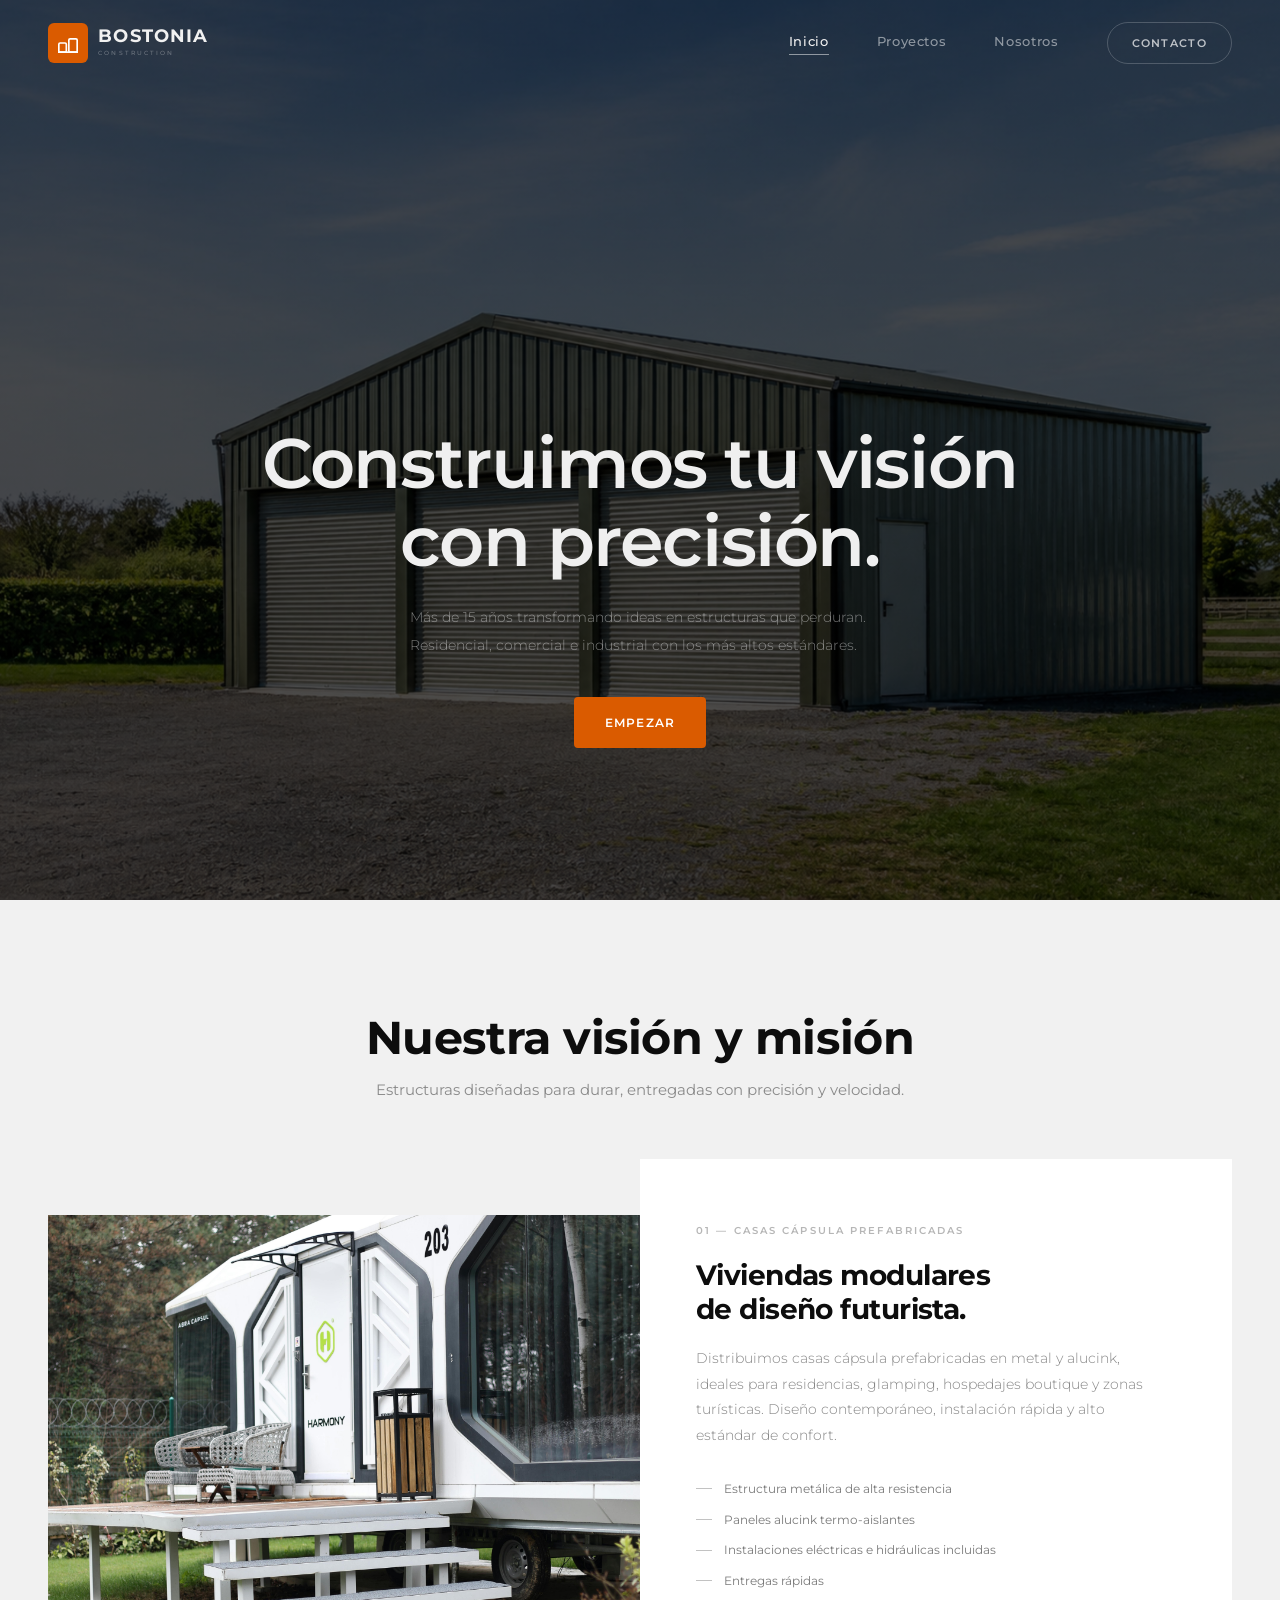
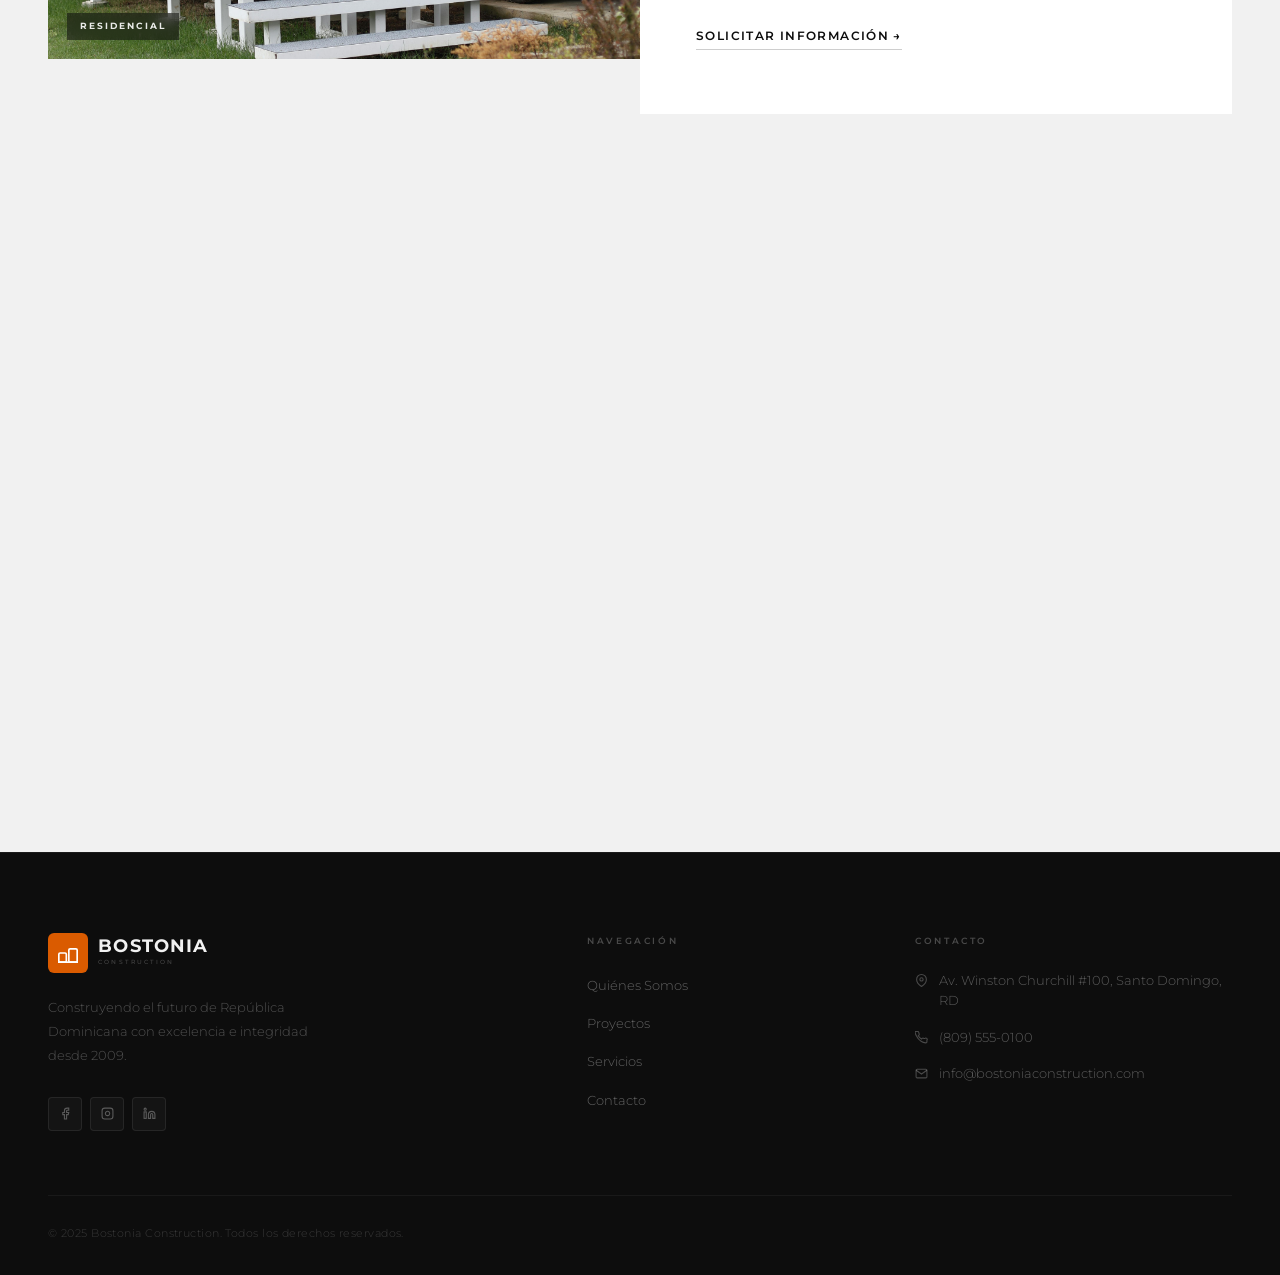
==== commit f18e40ce: "Creando subpaginas" ====
--- a/index.html
+++ b/index.html
@@ -74,7 +74,7 @@
     <div class="prod-row reveal">
       <div class="prod-img">
         <img
-          src="img/modular/residencial-capsules.png"
+          src="img/modular/casa-modular3.jpg"
           alt="Casas Prefabricadas"
         />
         <div class="prod-img-label">Residencial</div>
--- a/css/index.css
+++ b/css/index.css
@@ -1221,4 +1221,274 @@
 }
 .form-submit svg { width: 14px; height: 14px; transition: transform 0.2s; }
 .form-submit:hover { background: var(--orange); }
-.form-submit:hover svg { transform: translateX(3px); }+.form-submit:hover svg { transform: translateX(3px); }
+
+/* ══════════════════════════════════════════════════════
+   PROYECTOS
+══════════════════════════════════════════════════════ */
+#proyectos-main {
+  background: #f1f1f1;
+  min-height: unset;
+  padding: 6rem 0;
+}
+
+/* Filtros */
+.proy-filters {
+  display: flex;
+  gap: 0;
+  margin-bottom: 3.5rem;
+  border: 1px solid rgba(13,13,13,0.1);
+  width: fit-content;
+}
+.proy-filter {
+  font-family: 'Montserrat', sans-serif;
+  font-size: 0.65rem;
+  font-weight: 600;
+  letter-spacing: 0.16em;
+  text-transform: uppercase;
+  padding: 0.7rem 1.6rem;
+  background: transparent;
+  color: rgba(13,13,13,0.35);
+  border: none;
+  border-right: 1px solid rgba(13,13,13,0.1);
+  cursor: pointer;
+  transition: all 0.2s;
+}
+.proy-filter:last-child { border-right: none; }
+.proy-filter:hover { color: #0d0d0d; background: rgba(13,13,13,0.04); }
+.proy-filter.active { background: #0d0d0d; color: #f1f1f1; }
+
+/* Grid */
+.proy-grid {
+  display: grid;
+  grid-template-columns: repeat(3, 1fr);
+  gap: 1.5rem;
+}
+@media(max-width:900px) { .proy-grid { grid-template-columns: 1fr 1fr; } }
+@media(max-width:560px) { .proy-grid { grid-template-columns: 1fr; } }
+
+/* Card destacada ocupa 2 columnas */
+.proy-card.featured {
+  grid-column: span 2;
+}
+@media(max-width:900px) { .proy-card.featured { grid-column: span 2; } }
+@media(max-width:560px) { .proy-card.featured { grid-column: span 1; } }
+
+/* Card */
+.proy-card {
+  background: #fff;
+  overflow: hidden;
+  transition: transform 0.3s ease, box-shadow 0.3s ease;
+}
+.proy-card:hover {
+  transform: translateY(-4px);
+  box-shadow: 0 12px 36px rgba(0,0,0,0.1);
+}
+
+/* Imagen */
+.proy-img {
+  position: relative;
+  overflow: hidden;
+  aspect-ratio: 16/10;
+}
+.proy-card.featured .proy-img { aspect-ratio: 16/9; }
+.proy-img img {
+  width: 100%; height: 100%;
+  object-fit: cover;
+  display: block;
+  transition: transform 0.6s ease;
+}
+.proy-card:hover .proy-img img { transform: scale(1.04); }
+
+.proy-overlay {
+  position: absolute;
+  inset: 0;
+  background: rgba(13,13,13,0.45);
+  display: flex;
+  align-items: center;
+  justify-content: center;
+  opacity: 0;
+  transition: opacity 0.3s;
+}
+.proy-card:hover .proy-overlay { opacity: 1; }
+.proy-link {
+  font-family: 'Montserrat', sans-serif;
+  font-size: 0.7rem;
+  font-weight: 600;
+  letter-spacing: 0.14em;
+  text-transform: uppercase;
+  color: #f1f1f1;
+  border-bottom: 1px solid rgba(241,241,241,0.4);
+  padding-bottom: 0.2rem;
+  transition: border-color 0.2s;
+}
+.proy-link:hover { border-color: #f1f1f1; }
+
+/* Info */
+.proy-info { padding: 1.6rem; }
+
+.proy-meta {
+  display: flex;
+  align-items: center;
+  justify-content: space-between;
+  margin-bottom: 0.9rem;
+}
+.proy-badge {
+  font-size: 0.58rem;
+  font-weight: 700;
+  letter-spacing: 0.16em;
+  text-transform: uppercase;
+  background: #0d0d0d;
+  color: #f1f1f1;
+  padding: 0.22rem 0.7rem;
+}
+.proy-location {
+  display: flex;
+  align-items: center;
+  gap: 0.3rem;
+  font-size: 0.72rem;
+  font-weight: 400;
+  color: rgba(13,13,13,0.38);
+}
+.proy-location svg {
+  width: 11px; height: 11px;
+  stroke: rgba(13,13,13,0.3);
+}
+
+.proy-info h3 {
+  font-family: 'Montserrat', sans-serif;
+  font-size: 1.05rem;
+  font-weight: 700;
+  color: #0d0d0d;
+  letter-spacing: -0.01em;
+  margin-bottom: 0.5rem;
+}
+.proy-info p {
+  font-size: 0.8rem;
+  font-weight: 300;
+  color: rgba(13,13,13,0.48);
+  line-height: 1.75;
+  margin-bottom: 1.2rem;
+}
+
+.proy-specs {
+  display: flex;
+  gap: 1.5rem;
+  border-top: 1px solid rgba(13,13,13,0.07);
+  padding-top: 1rem;
+}
+.proy-spec {
+  display: flex;
+  flex-direction: column;
+  gap: 0.15rem;
+}
+.proy-spec span {
+  font-size: 0.58rem;
+  font-weight: 600;
+  letter-spacing: 0.14em;
+  text-transform: uppercase;
+  color: rgba(13,13,13,0.28);
+}
+.proy-spec {
+  font-size: 0.8rem;
+  font-weight: 500;
+  color: #0d0d0d;
+}
+
+/* ══════════════════════════════════════════════════════
+   DETALLE PUNTA VELLA
+══════════════════════════════════════════════════════ */
+#punta-vella {
+  background: #fff;
+  min-height: unset;
+  padding: 7rem 0;
+}
+
+.pdet-wrap {}
+
+.pdet-head {
+  max-width: 600px;
+  margin-bottom: 4rem;
+}
+.pdet-head h2 {
+  font-size: clamp(1.8rem, 3vw, 2.6rem);
+  color: #0d0d0d;
+  letter-spacing: -0.02em;
+  margin-bottom: 0.8rem;
+}
+.pdet-head h2 em { color: var(--orange); font-style: normal; }
+.pdet-head p { color: rgba(13,13,13,0.45); }
+
+.pdet-split {
+  display: grid;
+  grid-template-columns: 1.2fr 1fr;
+  gap: 5rem;
+  align-items: start;
+}
+@media(max-width:900px) {
+  .pdet-split { grid-template-columns: 1fr; gap: 3rem; }
+}
+
+/* Imágenes */
+.pdet-img-main {
+  aspect-ratio: 4/3;
+  overflow: hidden;
+  margin-bottom: 0.8rem;
+}
+.pdet-img-main img {
+  width: 100%; height: 100%;
+  object-fit: cover;
+  display: block;
+}
+.pdet-img-row {
+  display: grid;
+  grid-template-columns: 1fr 1fr;
+  gap: 0.8rem;
+}
+.pdet-img-row img {
+  width: 100%;
+  aspect-ratio: 4/3;
+  object-fit: cover;
+  display: block;
+}
+
+/* Specs */
+.pdet-specs-grid {
+  display: grid;
+  grid-template-columns: repeat(4, 1fr);
+  gap: 0;
+  border: 1px solid rgba(13,13,13,0.08);
+  margin-bottom: 2rem;
+}
+@media(max-width:560px) { .pdet-specs-grid { grid-template-columns: 1fr 1fr; } }
+
+.pdet-spec {
+  padding: 1.2rem 1rem;
+  border-right: 1px solid rgba(13,13,13,0.08);
+  text-align: center;
+}
+.pdet-spec:last-child { border-right: none; }
+.pdet-spec-val {
+  font-family: 'Montserrat', sans-serif;
+  font-size: 1.4rem;
+  font-weight: 800;
+  color: #0d0d0d;
+  letter-spacing: -0.02em;
+  line-height: 1;
+  margin-bottom: 0.3rem;
+}
+.pdet-spec-label {
+  font-size: 0.58rem;
+  font-weight: 500;
+  letter-spacing: 0.12em;
+  text-transform: uppercase;
+  color: rgba(13,13,13,0.3);
+}
+
+.pdet-info > p {
+  font-size: 0.86rem;
+  font-weight: 300;
+  color: rgba(13,13,13,0.5);
+  line-height: 1.9;
+  margin-bottom: 1.6rem;
+}
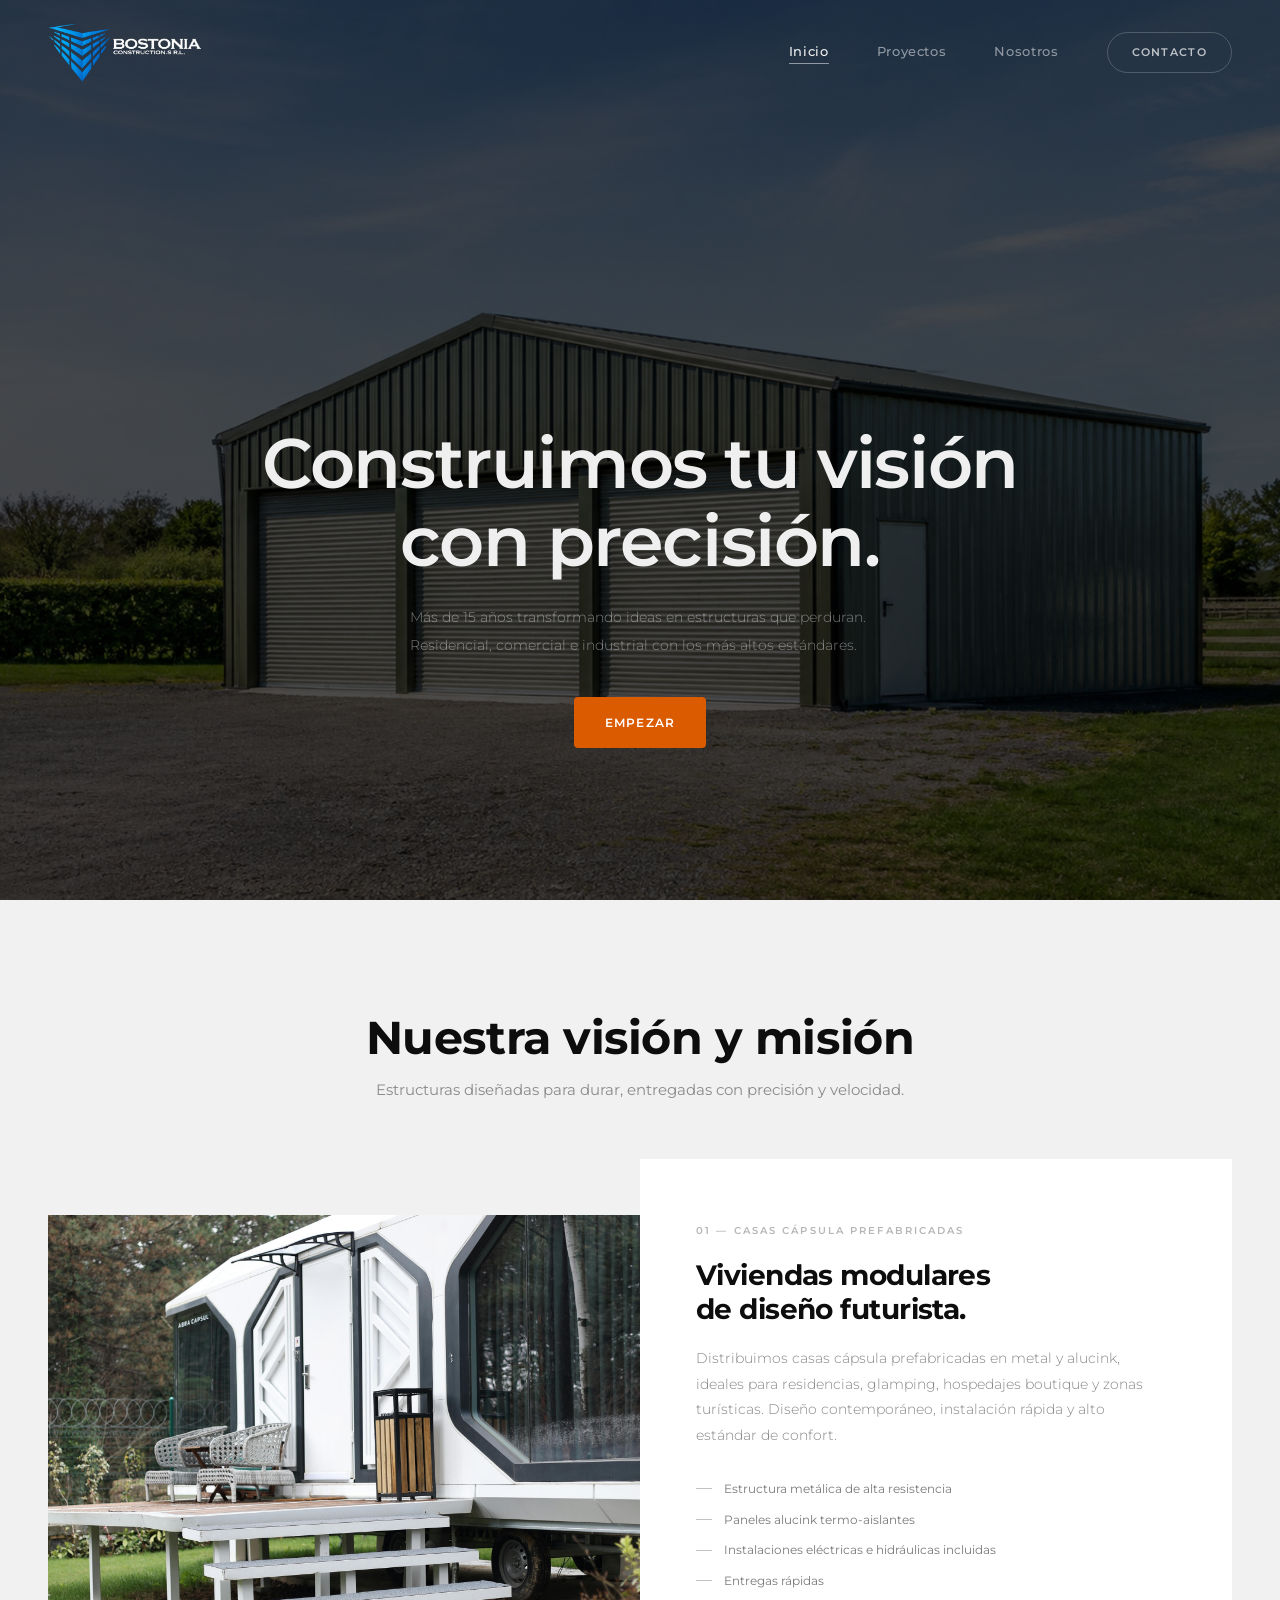
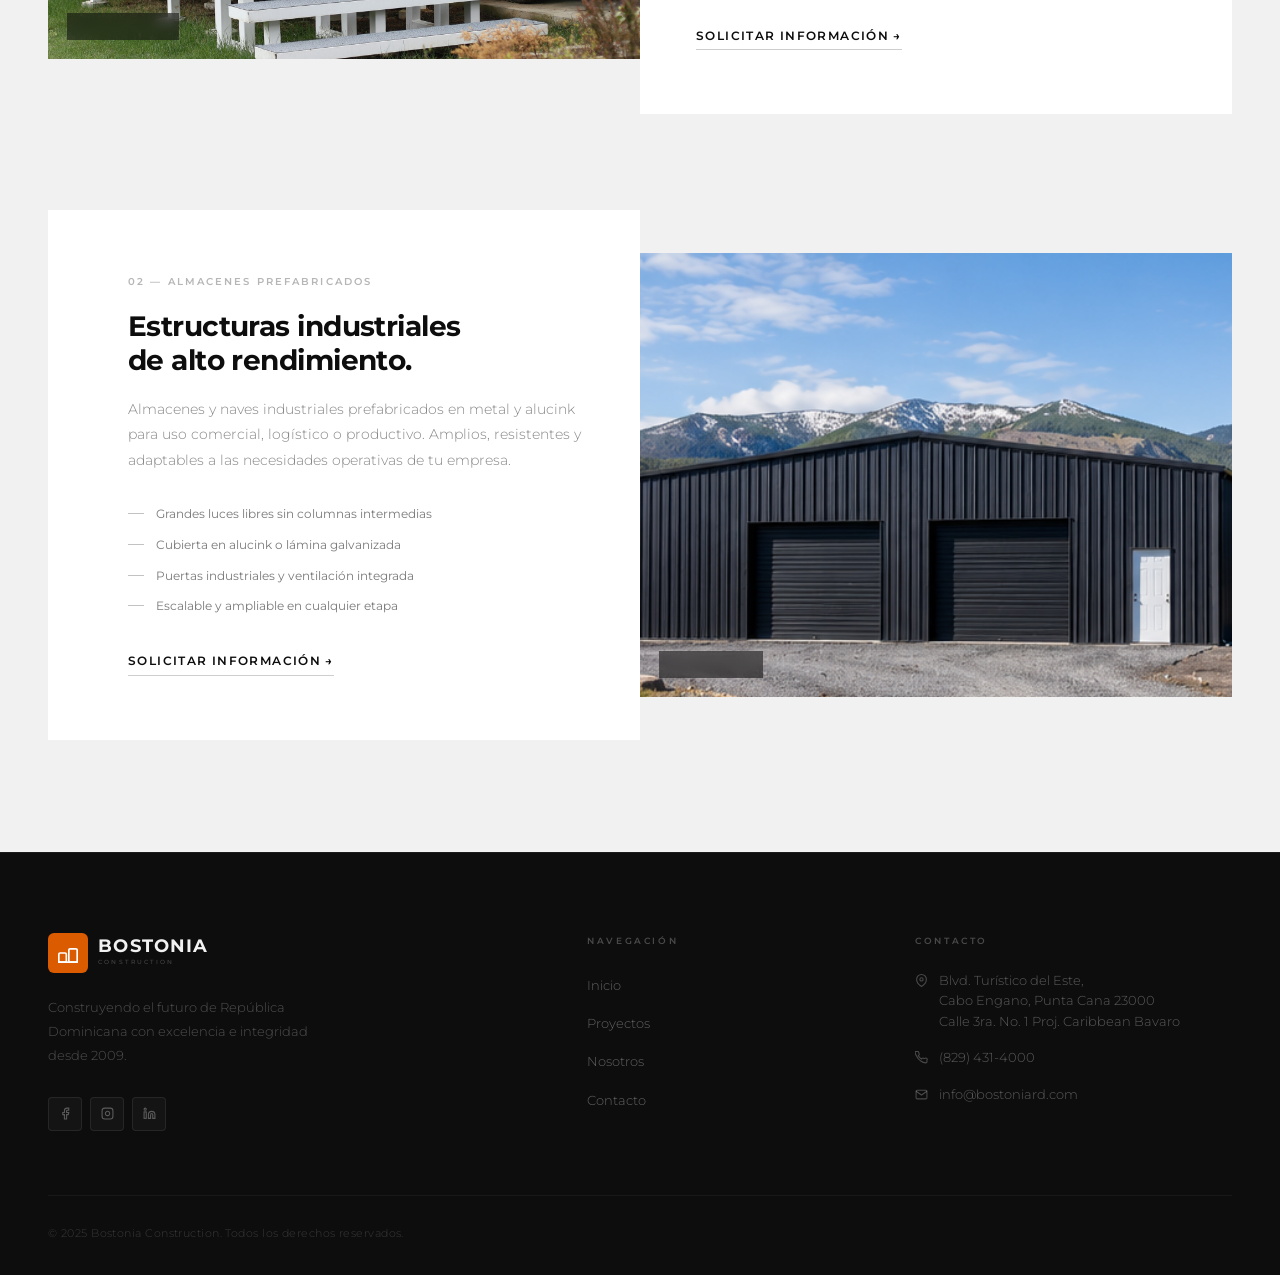
==== commit 0d70e5c8: "cambios" ====
--- a/index.html
+++ b/index.html
@@ -4,7 +4,7 @@
 <head>
   <meta charset="UTF-8" />
   <meta name="viewport" content="width=device-width, initial-scale=1.0" />
-  <title>Bostonia Construction — Construimos tu visión</title>
+  <title>Bostonia Construction</title>
   <meta name="description"
     content="Más de 15 años construyendo proyectos residenciales, comerciales e industriales en República Dominicana con los más altos estándares." />
   <link rel="icon" href="img/logo-favicon.png">
--- a/css/index.css
+++ b/css/index.css
@@ -1317,12 +1317,12 @@
   font-weight: 600;
   letter-spacing: 0.14em;
   text-transform: uppercase;
-  color: #f1f1f1;
+  color: #f1f1f1; 
   border-bottom: 1px solid rgba(241,241,241,0.4);
   padding-bottom: 0.2rem;
   transition: border-color 0.2s;
 }
-.proy-link:hover { border-color: #f1f1f1; }
+.proy-link:hover { border-color: #f1f1f1; cursor: pointer;}
 
 /* Info */
 .proy-info { padding: 1.6rem; }
@@ -1491,4 +1491,186 @@
   color: rgba(13,13,13,0.5);
   line-height: 1.9;
   margin-bottom: 1.6rem;
+}
+
+/* ══════════════════════════════════════════════════════
+   MODAL DE PROYECTO
+══════════════════════════════════════════════════════ */
+.modal-backdrop {
+  position: fixed;
+  inset: 0;
+  background: rgba(8,8,8,0.85);
+  backdrop-filter: blur(6px);
+  z-index: 200;
+  display: flex;
+  align-items: center;
+  justify-content: center;
+  padding: 2rem;
+  opacity: 0;
+  visibility: hidden;
+  transition: opacity 0.35s ease, visibility 0.35s ease;
+}
+.modal-backdrop.open {
+  opacity: 1;
+  visibility: visible;
+}
+
+.modal {
+  background: #fff;
+  width: 100%;
+  max-width: 900px;
+  max-height: 88vh;
+  overflow-y: auto;
+  position: relative;
+  transform: translateY(24px);
+  transition: transform 0.35s ease;
+  scrollbar-width: thin;
+  scrollbar-color: rgba(13,13,13,0.15) transparent;
+}
+.modal-backdrop.open .modal {
+  transform: translateY(0);
+}
+
+/* Cerrar */
+.modal-close {
+  position: sticky;
+  top: 0;
+  display: flex;
+  justify-content: flex-end;
+  padding: 1rem 1rem 0;
+  background: #fff;
+  z-index: 2;
+}
+.modal-close-btn {
+  width: 36px; height: 36px;
+  background: #0d0d0d;
+  border: none;
+  cursor: pointer;
+  display: flex; align-items: center; justify-content: center;
+  transition: background 0.2s;
+  flex-shrink: 0;
+}
+.modal-close-btn:hover { background: var(--orange); }
+.modal-close-btn svg {
+  width: 14px; height: 14px;
+  stroke: #f1f1f1;
+  stroke-width: 2;
+}
+
+/* Imagen principal del modal */
+.modal-hero {
+  width: 100%;
+  aspect-ratio: 16/8;
+  overflow: hidden;
+}
+.modal-hero img {
+  width: 100%; height: 100%;
+  object-fit: cover;
+  display: block;
+}
+
+/* Cuerpo */
+.modal-body {
+  padding: 2.5rem 3rem 3rem;
+}
+@media(max-width:600px) { .modal-body { padding: 1.8rem 1.5rem 2.5rem; } }
+
+.modal-badge {
+  display: inline-block;
+  font-size: 0.58rem;
+  font-weight: 700;
+  letter-spacing: 0.18em;
+  text-transform: uppercase;
+  background: #0d0d0d;
+  color: #f1f1f1;
+  padding: 0.22rem 0.75rem;
+  margin-bottom: 1rem;
+}
+
+.modal-title {
+  font-family: 'Montserrat', sans-serif;
+  font-size: clamp(1.5rem, 3vw, 2.2rem);
+  font-weight: 700;
+  color: #0d0d0d;
+  letter-spacing: -0.02em;
+  margin-bottom: 0.4rem;
+}
+
+.modal-location {
+  display: flex;
+  align-items: center;
+  gap: 0.35rem;
+  font-size: 0.78rem;
+  font-weight: 400;
+  color: rgba(13,13,13,0.38);
+  margin-bottom: 2rem;
+}
+.modal-location svg {
+  width: 12px; height: 12px;
+  stroke: rgba(13,13,13,0.3);
+  stroke-width: 2;
+  fill: none;
+}
+
+/* Specs */
+.modal-specs {
+  display: grid;
+  grid-template-columns: repeat(4, 1fr);
+  gap: 0;
+  border: 1px solid rgba(13,13,13,0.08);
+  margin-bottom: 2rem;
+}
+@media(max-width:560px) { .modal-specs { grid-template-columns: 1fr 1fr; } }
+.modal-spec {
+  padding: 1.2rem 1rem;
+  border-right: 1px solid rgba(13,13,13,0.08);
+  text-align: center;
+}
+.modal-spec:last-child { border-right: none; }
+.modal-spec-val {
+  font-family: 'Montserrat', sans-serif;
+  font-size: 1.3rem;
+  font-weight: 800;
+  color: #0d0d0d;
+  letter-spacing: -0.02em;
+  line-height: 1;
+  margin-bottom: 0.3rem;
+}
+.modal-spec-label {
+  font-size: 0.56rem;
+  font-weight: 500;
+  letter-spacing: 0.12em;
+  text-transform: uppercase;
+  color: rgba(13,13,13,0.3);
+}
+
+/* Split desc + lista */
+.modal-split {
+  display: grid;
+  grid-template-columns: 1fr 1fr;
+  gap: 3rem;
+  margin-bottom: 2rem;
+}
+@media(max-width:660px) { .modal-split { grid-template-columns: 1fr; gap: 1.5rem; } }
+
+.modal-desc {
+  font-size: 0.86rem;
+  font-weight: 300;
+  color: rgba(13,13,13,0.52);
+  line-height: 1.9;
+}
+
+.modal-footer {
+  border-top: 1px solid rgba(13,13,13,0.07);
+  padding-top: 2rem;
+  display: flex;
+  align-items: center;
+  justify-content: space-between;
+  flex-wrap: wrap;
+  gap: 1rem;
+}
+.modal-footer-note {
+  font-size: 0.75rem;
+  font-weight: 300;
+  color: rgba(13,13,13,0.35);
 }
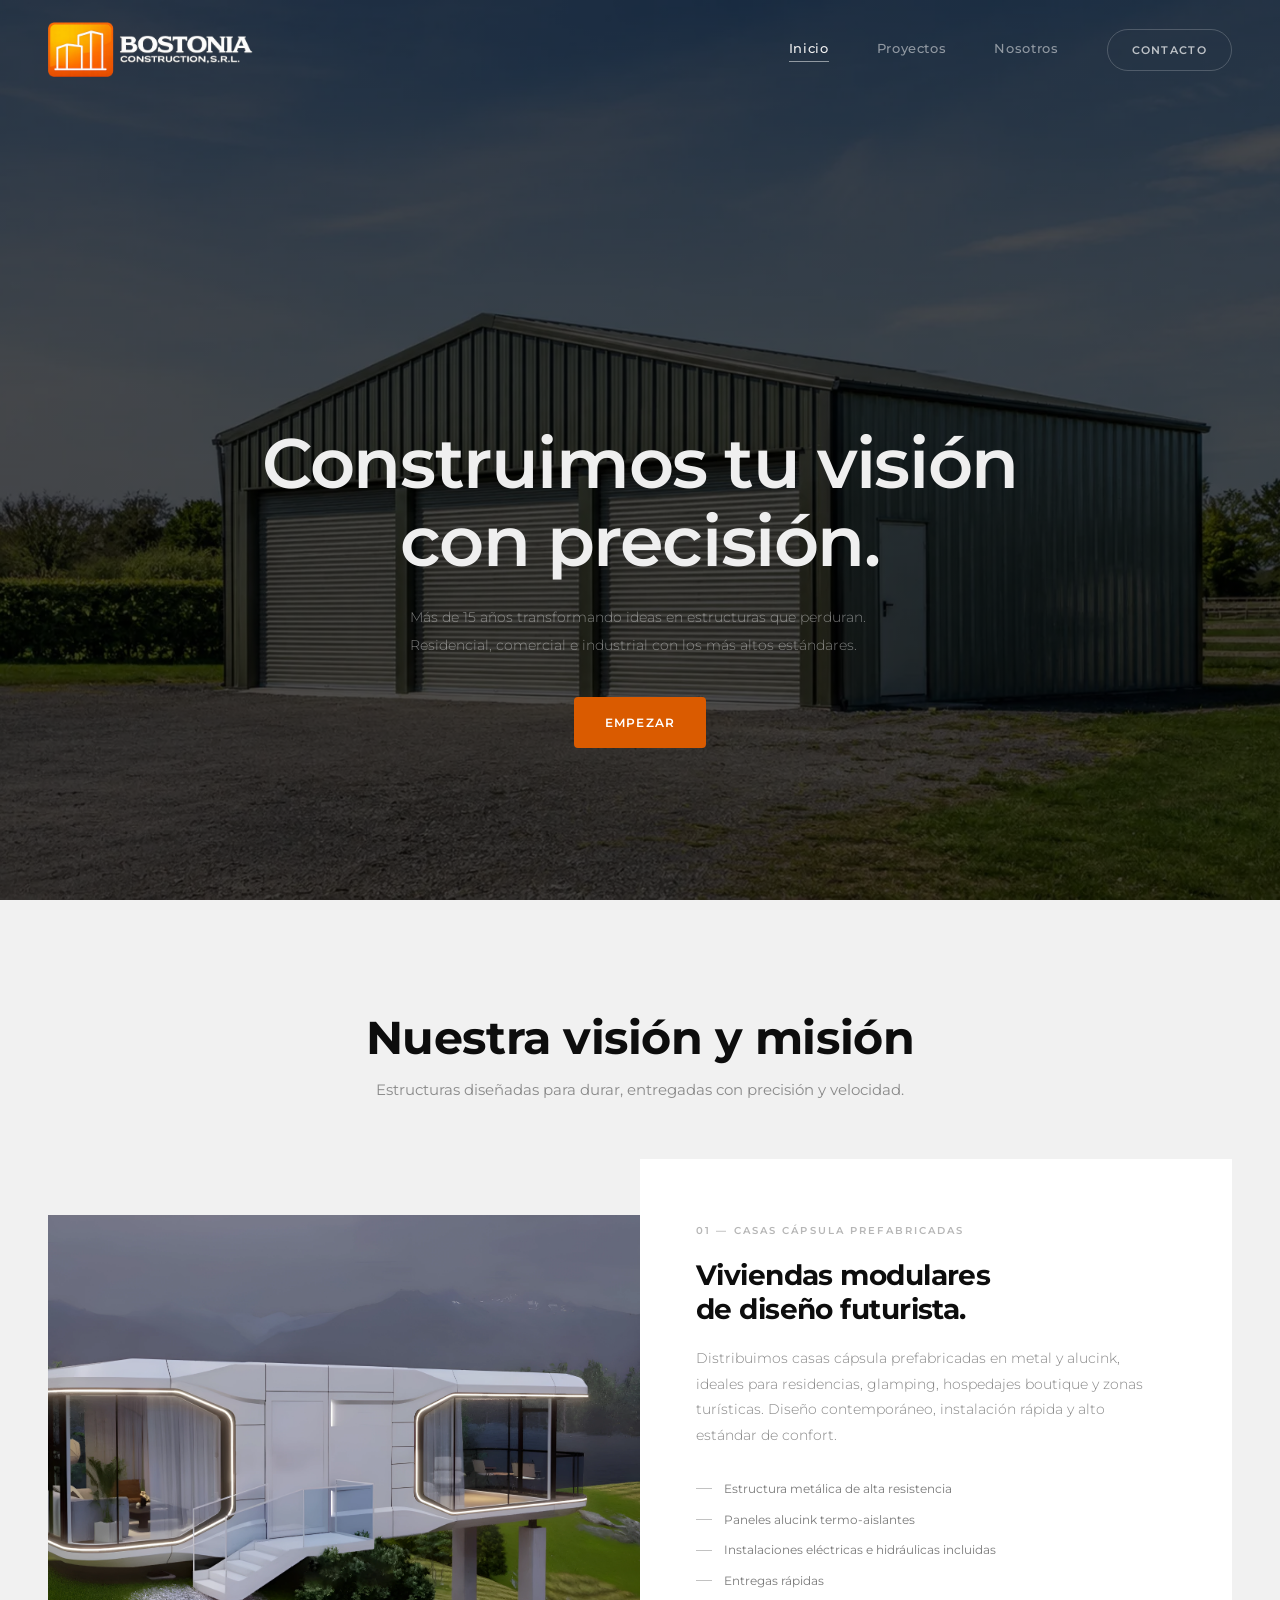
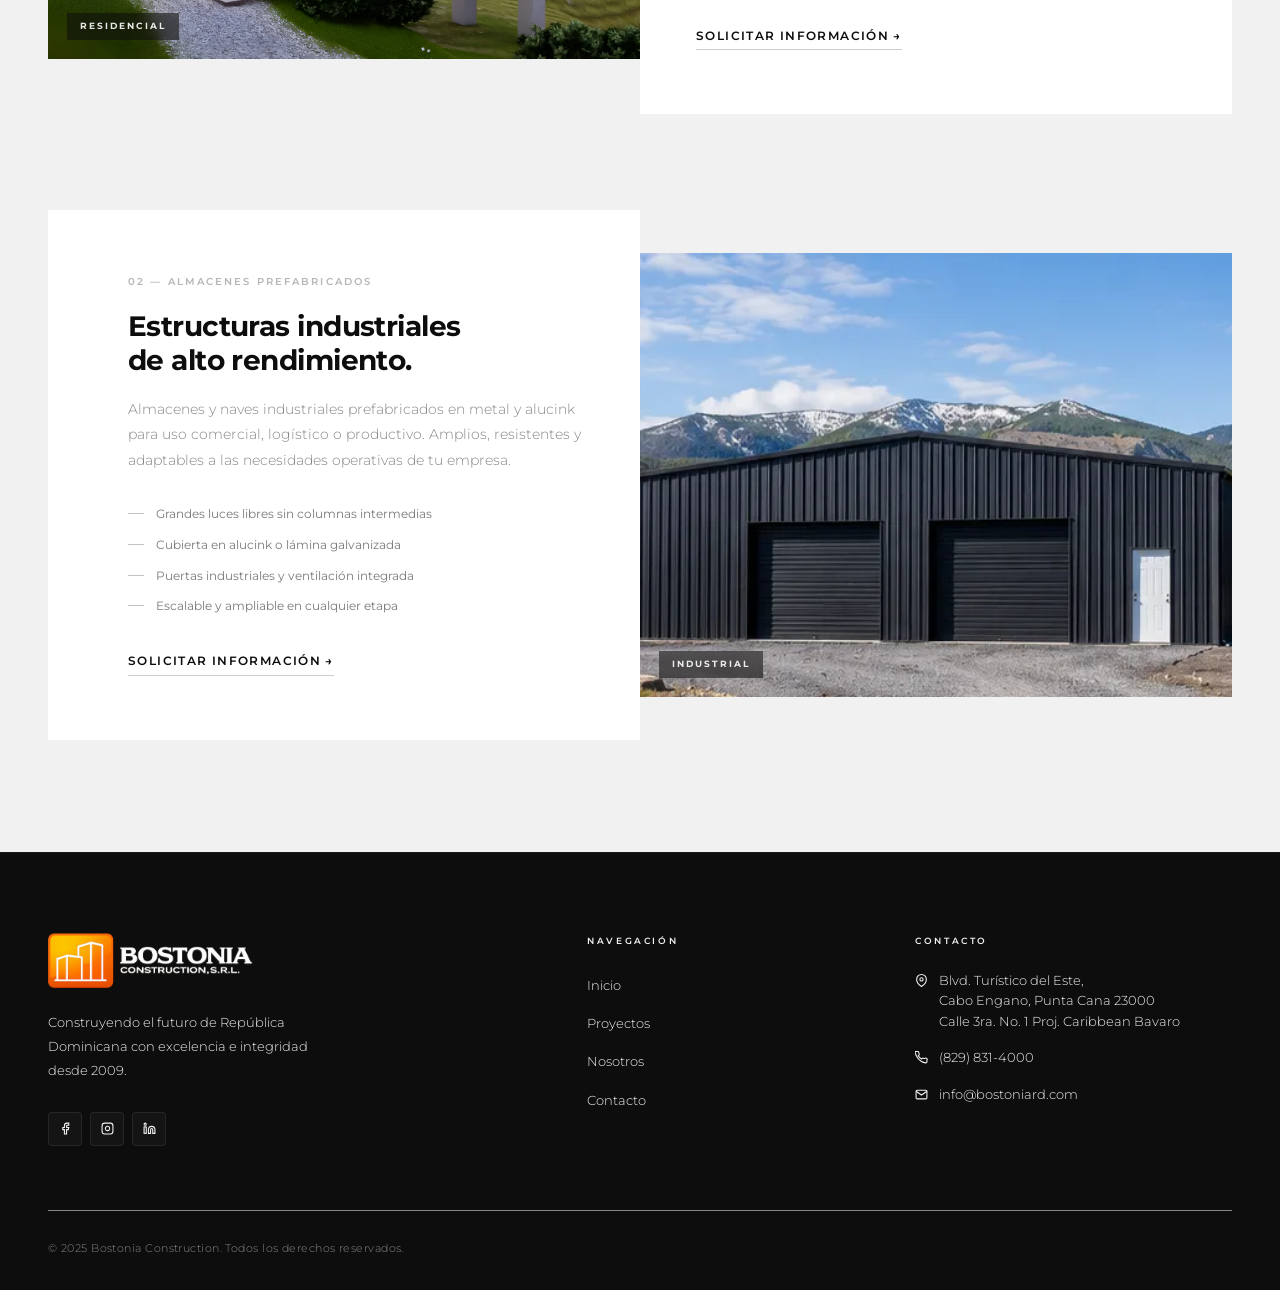
==== commit 9d829aa9: "Nuevo Bostonia Contruction RD" ====
--- a/index.html
+++ b/index.html
@@ -4,10 +4,10 @@
 <head>
   <meta charset="UTF-8" />
   <meta name="viewport" content="width=device-width, initial-scale=1.0" />
-  <title>Bostonia Construction</title>
+  <title>Bostonia SRL | Home</title>
   <meta name="description"
     content="Más de 15 años construyendo proyectos residenciales, comerciales e industriales en República Dominicana con los más altos estándares." />
-  <link rel="icon" href="img/logo-favicon.png">
+  <link rel="icon" href="img/logo-favicon.webp">
   <link rel="preconnect" href="https://fonts.googleapis.com">
   <link rel="preconnect" href="https://fonts.gstatic.com" crossorigin>
   <link href="https://fonts.googleapis.com/css2?family=Montserrat:ital,wght@0,300;0,400;0,500;0,600;0,700;0,800&display=swap" rel="stylesheet" />
@@ -25,13 +25,13 @@
 
   <div class="hero-slides">
     <div class="hero-slide active"
-      style="background-image:url('img/Almacen1.png')">
+      style="background-image:url('img/Almacen1.webp')">
     </div>
     <div class="hero-slide"
-      style="background-image:url('img/modular/casa-modular3.jpg')">
+      style="background-image:url('img/modular/casa-modular3.webp')">
     </div>
     <div class="hero-slide"
-      style="background-image:url('img/modular/casa-modular2.jpg')">
+      style="background-image:url('img/modular/casa-modular2.webp')">
     </div>
   </div>
 
@@ -74,7 +74,7 @@
     <div class="prod-row reveal">
       <div class="prod-img">
         <img
-          src="img/modular/casa-modular3.jpg"
+          src="img/modular/casa-modular3.webp"
           alt="Casas Prefabricadas"
         />
         <div class="prod-img-label">Residencial</div>
@@ -97,7 +97,7 @@
     <div class="prod-row reverse reveal">
       <div class="prod-img">
         <img
-          src="img/almacen/almacen.png"
+          src="img/almacen/almacen.webp"
           alt="Almacenes Prefabricados"
         />
         <div class="prod-img-label">Industrial</div>
--- a/css/index.css
+++ b/css/index.css
@@ -533,7 +533,7 @@
   font-family: 'Montserrat', sans-serif;
   font-size: 0.82rem;
   font-weight: 300;
-  color: rgba(255,255,255,0.28);
+  color: #f1f1f1;
   line-height: 1.85;
   max-width: 280px;
   margin-top: 1.4rem;
@@ -546,7 +546,7 @@
   border-radius: 4px;
   border: 1px solid rgba(255,255,255,0.08);
   background: rgba(255,255,255,0.03);
-  color: rgba(255,255,255,0.3);
+  color: #f1f1f1;
   display: flex; align-items: center; justify-content: center;
   transition: all 0.22s;
 }
@@ -569,7 +569,7 @@
   font-weight: 600;
   letter-spacing: 0.28em;
   text-transform: uppercase;
-  color: rgba(255,255,255,0.25);
+  color: #f1f1f1;
   margin-bottom: 1.4rem;
 }
 
@@ -579,7 +579,7 @@
   font-family: 'Montserrat', sans-serif;
   font-size: 0.82rem;
   font-weight: 300;
-  color: rgba(255,255,255,0.35);
+  color: #f1f1f1;
   transition: color 0.2s;
 }
 .foot-links a:hover { color: rgba(255,255,255,0.75); }
@@ -592,12 +592,12 @@
   font-family: 'Montserrat', sans-serif;
   font-size: 0.8rem;
   font-weight: 300;
-  color: rgba(255,255,255,0.32);
+  color: #f1f1f1;
   line-height: 1.6;
 }
 .foot-contact li svg {
   width: 13px; height: 13px;
-  stroke: rgba(255,255,255,0.25);
+  stroke: #f1f1f1;
   stroke-width: 2;
   fill: none;
   flex-shrink: 0;
@@ -606,7 +606,7 @@
 
 /* Bottom bar */
 .foot-bottom {
-  border-top: 1px solid rgba(255,255,255,0.05);
+  border-top: 1px solid rgba(255, 255, 255, 0.5);
   padding-top: 1.8rem;
   display: flex;
   align-items: center;
@@ -618,7 +618,7 @@
   font-family: 'Montserrat', sans-serif;
   font-size: 0.7rem;
   font-weight: 300;
-  color: rgba(255,255,255,0.18);
+  color: rgba(255, 255, 255, 0.5);
   letter-spacing: 0.04em;
 }
 
@@ -1494,18 +1494,153 @@
 }
 
 /* ══════════════════════════════════════════════════════
-   MODAL DE PROYECTO
+   GRID DE PROYECTOS — 2 por fila
+══════════════════════════════════════════════════════ */
+.proy-grid {
+  display: grid;
+  grid-template-columns: repeat(2, 1fr);
+  gap: 1.5rem;
+}
+.proy-card.featured {
+  grid-column: span 1;
+}
+@media(max-width:768px) {
+  .proy-grid { grid-template-columns: 1fr; }
+  .proy-card.featured { grid-column: span 1; }
+}
+
+/* Card */
+.proy-card {
+  background: #fff;
+  overflow: hidden;
+  transition: transform 0.3s ease, box-shadow 0.3s ease;
+}
+.proy-card:hover {
+  transform: translateY(-4px);
+  box-shadow: 0 12px 36px rgba(0,0,0,0.1);
+}
+
+/* Imagen de la card */
+.proy-img {
+  position: relative;
+  overflow: hidden;
+  aspect-ratio: 16/9;
+}
+.proy-img img {
+  width: 100%; height: 100%;
+  object-fit: cover;
+  display: block;
+  transition: transform 0.6s ease;
+}
+.proy-card:hover .proy-img img { transform: scale(1.04); }
+
+.proy-overlay {
+  position: absolute;
+  inset: 0;
+  background: rgba(13,13,13,0.45);
+  display: flex;
+  align-items: center;
+  justify-content: center;
+  opacity: 0;
+  transition: opacity 0.3s;
+}
+.proy-card:hover .proy-overlay { opacity: 1; }
+
+.proy-link {
+  font-family: 'Montserrat', sans-serif;
+  font-size: 0.7rem;
+  font-weight: 600;
+  letter-spacing: 0.14em;
+  text-transform: uppercase;
+  color: #f1f1f1;
+  border-bottom: 1px solid rgba(241,241,241,0.4);
+  padding-bottom: 0.2rem;
+  transition: border-color 0.2s;
+  cursor: pointer;
+}
+.proy-link:hover { border-color: #f1f1f1; }
+
+/* Info de la card */
+.proy-info { padding: 1.6rem; }
+.proy-meta {
+  display: flex;
+  align-items: center;
+  justify-content: space-between;
+  margin-bottom: 0.9rem;
+}
+.proy-badge {
+  font-size: 0.58rem;
+  font-weight: 700;
+  letter-spacing: 0.16em;
+  text-transform: uppercase;
+  background: #0d0d0d;
+  color: #f1f1f1;
+  padding: 0.22rem 0.7rem;
+}
+.proy-badge-soon { background: var(--orange) !important; }
+
+.proy-location {
+  display: flex;
+  align-items: center;
+  gap: 0.3rem;
+  font-size: 0.72rem;
+  font-weight: 400;
+  color: rgba(13,13,13,0.38);
+}
+.proy-location svg { width: 11px; height: 11px; stroke: rgba(13,13,13,0.3); }
+
+.proy-info h3 {
+  font-family: 'Montserrat', sans-serif;
+  font-size: 1.1rem;
+  font-weight: 700;
+  color: #0d0d0d;
+  letter-spacing: -0.01em;
+  margin-bottom: 0.5rem;
+}
+.proy-info p {
+  font-size: 0.82rem;
+  font-weight: 300;
+  color: rgba(13,13,13,0.48);
+  line-height: 1.75;
+  margin-bottom: 1.2rem;
+}
+.proy-specs {
+  display: flex;
+  gap: 1.5rem;
+  border-top: 1px solid rgba(13,13,13,0.07);
+  padding-top: 1rem;
+}
+.proy-spec {
+  display: flex;
+  flex-direction: column;
+  gap: 0.15rem;
+}
+.proy-spec span {
+  font-size: 0.58rem;
+  font-weight: 600;
+  letter-spacing: 0.14em;
+  text-transform: uppercase;
+  color: rgba(13,13,13,0.28);
+}
+.proy-spec {
+  font-size: 0.8rem;
+  font-weight: 500;
+  color: #0d0d0d;
+}
+
+/* ══════════════════════════════════════════════════════
+   MODAL — GALERÍA ESTILO REFERENCIA
 ══════════════════════════════════════════════════════ */
 .modal-backdrop {
   position: fixed;
   inset: 0;
-  background: rgba(8,8,8,0.85);
+  background: rgba(8,8,8,0.88);
   backdrop-filter: blur(6px);
   z-index: 200;
   display: flex;
   align-items: center;
   justify-content: center;
-  padding: 2rem;
+  padding: 1.5rem;
   opacity: 0;
   visibility: hidden;
   transition: opacity 0.35s ease, visibility 0.35s ease;
@@ -1518,18 +1653,17 @@
 .modal {
   background: #fff;
   width: 100%;
-  max-width: 900px;
-  max-height: 88vh;
+  max-width: 960px;
+  max-height: 92vh;
   overflow-y: auto;
   position: relative;
   transform: translateY(24px);
   transition: transform 0.35s ease;
   scrollbar-width: thin;
   scrollbar-color: rgba(13,13,13,0.15) transparent;
-}
-.modal-backdrop.open .modal {
-  transform: translateY(0);
-}
+  border-radius: 2px;
+}
+.modal-backdrop.open .modal { transform: translateY(0); }
 
 /* Cerrar */
 .modal-close {
@@ -1537,18 +1671,17 @@
   top: 0;
   display: flex;
   justify-content: flex-end;
-  padding: 1rem 1rem 0;
+  padding: 0.8rem 0.8rem 0;
   background: #fff;
   z-index: 2;
 }
 .modal-close-btn {
-  width: 36px; height: 36px;
+  width: 34px; height: 34px;
   background: #0d0d0d;
   border: none;
   cursor: pointer;
   display: flex; align-items: center; justify-content: center;
   transition: background 0.2s;
-  flex-shrink: 0;
 }
 .modal-close-btn:hover { background: var(--orange); }
 .modal-close-btn svg {
@@ -1557,23 +1690,92 @@
   stroke-width: 2;
 }
 
-/* Imagen principal del modal */
-.modal-hero {
+/* ── Galería ── */
+.modal-gallery { width: 100%; padding: 0 1.5rem; }
+
+.modal-gallery-main {
+  position: relative;
   width: 100%;
   aspect-ratio: 16/8;
   overflow: hidden;
-}
-.modal-hero img {
+  background: #111;
+  border-radius: 2px;
+  margin-bottom: 0.6rem;
+}
+.modal-gallery-main img {
   width: 100%; height: 100%;
   object-fit: cover;
   display: block;
-}
-
-/* Cuerpo */
-.modal-body {
-  padding: 2.5rem 3rem 3rem;
-}
-@media(max-width:600px) { .modal-body { padding: 1.8rem 1.5rem 2.5rem; } }
+  transition: opacity 0.25s ease;
+}
+
+/* Flechas sobre imagen */
+.gallery-nav {
+  position: absolute;
+  top: 50%;
+  transform: translateY(-50%);
+  width: 38px; height: 38px;
+  background: rgba(13,13,13,0.55);
+  border: none;
+  cursor: pointer;
+  display: flex; align-items: center; justify-content: center;
+  transition: background 0.2s;
+  z-index: 2;
+  border-radius: 2px;
+}
+.gallery-nav:hover { background: var(--orange); }
+.gallery-nav svg { width: 16px; height: 16px; stroke: #fff; stroke-width: 2.5; }
+.gallery-prev { left: 0.8rem; }
+.gallery-next { right: 0.8rem; }
+
+/* Contador */
+.gallery-counter {
+  position: absolute;
+  bottom: 0.7rem;
+  right: 0.8rem;
+  font-family: 'Montserrat', sans-serif;
+  font-size: 0.62rem;
+  font-weight: 600;
+  letter-spacing: 0.08em;
+  color: rgba(255,255,255,0.85);
+  background: rgba(13,13,13,0.6);
+  padding: 0.18rem 0.55rem;
+  border-radius: 2px;
+}
+
+/* Thumbnails */
+.modal-gallery-thumbs {
+  display: flex;
+  flex-wrap: wrap;
+  gap: 0.5rem;
+  padding: 0.2rem 0 1rem;
+}
+.gallery-thumb {
+  flex-shrink: 0;
+  width: 90px;
+  height: 62px;
+  overflow: hidden;
+  border: 2px solid transparent;
+  cursor: pointer;
+  padding: 0;
+  background: #eee;
+  transition: border-color 0.2s, opacity 0.2s;
+  opacity: 0.55;
+  border-radius: 2px;
+}
+.gallery-thumb img {
+  width: 100%; height: 100%;
+  object-fit: cover;
+  display: block;
+}
+.gallery-thumb.active,
+.gallery-thumb:hover {
+  border-color: var(--orange);
+  opacity: 1;
+}
+
+/* ── Cuerpo del modal ── */
+.modal-body { padding: 0 1.5rem 2.5rem; }
 
 .modal-badge {
   display: inline-block;
@@ -1584,26 +1786,23 @@
   background: #0d0d0d;
   color: #f1f1f1;
   padding: 0.22rem 0.75rem;
-  margin-bottom: 1rem;
-}
-
+  margin-bottom: 0.8rem;
+}
 .modal-title {
   font-family: 'Montserrat', sans-serif;
-  font-size: clamp(1.5rem, 3vw, 2.2rem);
+  font-size: clamp(1.4rem, 2.5vw, 2rem);
   font-weight: 700;
   color: #0d0d0d;
   letter-spacing: -0.02em;
-  margin-bottom: 0.4rem;
-}
-
+  margin-bottom: 0.35rem;
+}
 .modal-location {
   display: flex;
   align-items: center;
   gap: 0.35rem;
   font-size: 0.78rem;
-  font-weight: 400;
   color: rgba(13,13,13,0.38);
-  margin-bottom: 2rem;
+  margin-bottom: 1.6rem;
 }
 .modal-location svg {
   width: 12px; height: 12px;
@@ -1612,24 +1811,24 @@
   fill: none;
 }
 
-/* Specs */
 .modal-specs {
   display: grid;
   grid-template-columns: repeat(4, 1fr);
   gap: 0;
   border: 1px solid rgba(13,13,13,0.08);
-  margin-bottom: 2rem;
+  margin-bottom: 1.8rem;
 }
 @media(max-width:560px) { .modal-specs { grid-template-columns: 1fr 1fr; } }
+
 .modal-spec {
-  padding: 1.2rem 1rem;
+  padding: 1rem 0.8rem;
   border-right: 1px solid rgba(13,13,13,0.08);
   text-align: center;
 }
 .modal-spec:last-child { border-right: none; }
 .modal-spec-val {
   font-family: 'Montserrat', sans-serif;
-  font-size: 1.3rem;
+  font-size: 1.2rem;
   font-weight: 800;
   color: #0d0d0d;
   letter-spacing: -0.02em;
@@ -1637,24 +1836,23 @@
   margin-bottom: 0.3rem;
 }
 .modal-spec-label {
-  font-size: 0.56rem;
+  font-size: 0.54rem;
   font-weight: 500;
   letter-spacing: 0.12em;
   text-transform: uppercase;
   color: rgba(13,13,13,0.3);
 }
 
-/* Split desc + lista */
 .modal-split {
   display: grid;
   grid-template-columns: 1fr 1fr;
-  gap: 3rem;
+  gap: 2.5rem;
   margin-bottom: 2rem;
 }
-@media(max-width:660px) { .modal-split { grid-template-columns: 1fr; gap: 1.5rem; } }
+@media(max-width:620px) { .modal-split { grid-template-columns: 1fr; gap: 1.2rem; } }
 
 .modal-desc {
-  font-size: 0.86rem;
+  font-size: 0.85rem;
   font-weight: 300;
   color: rgba(13,13,13,0.52);
   line-height: 1.9;
@@ -1662,7 +1860,7 @@
 
 .modal-footer {
   border-top: 1px solid rgba(13,13,13,0.07);
-  padding-top: 2rem;
+  padding-top: 1.6rem;
   display: flex;
   align-items: center;
   justify-content: space-between;
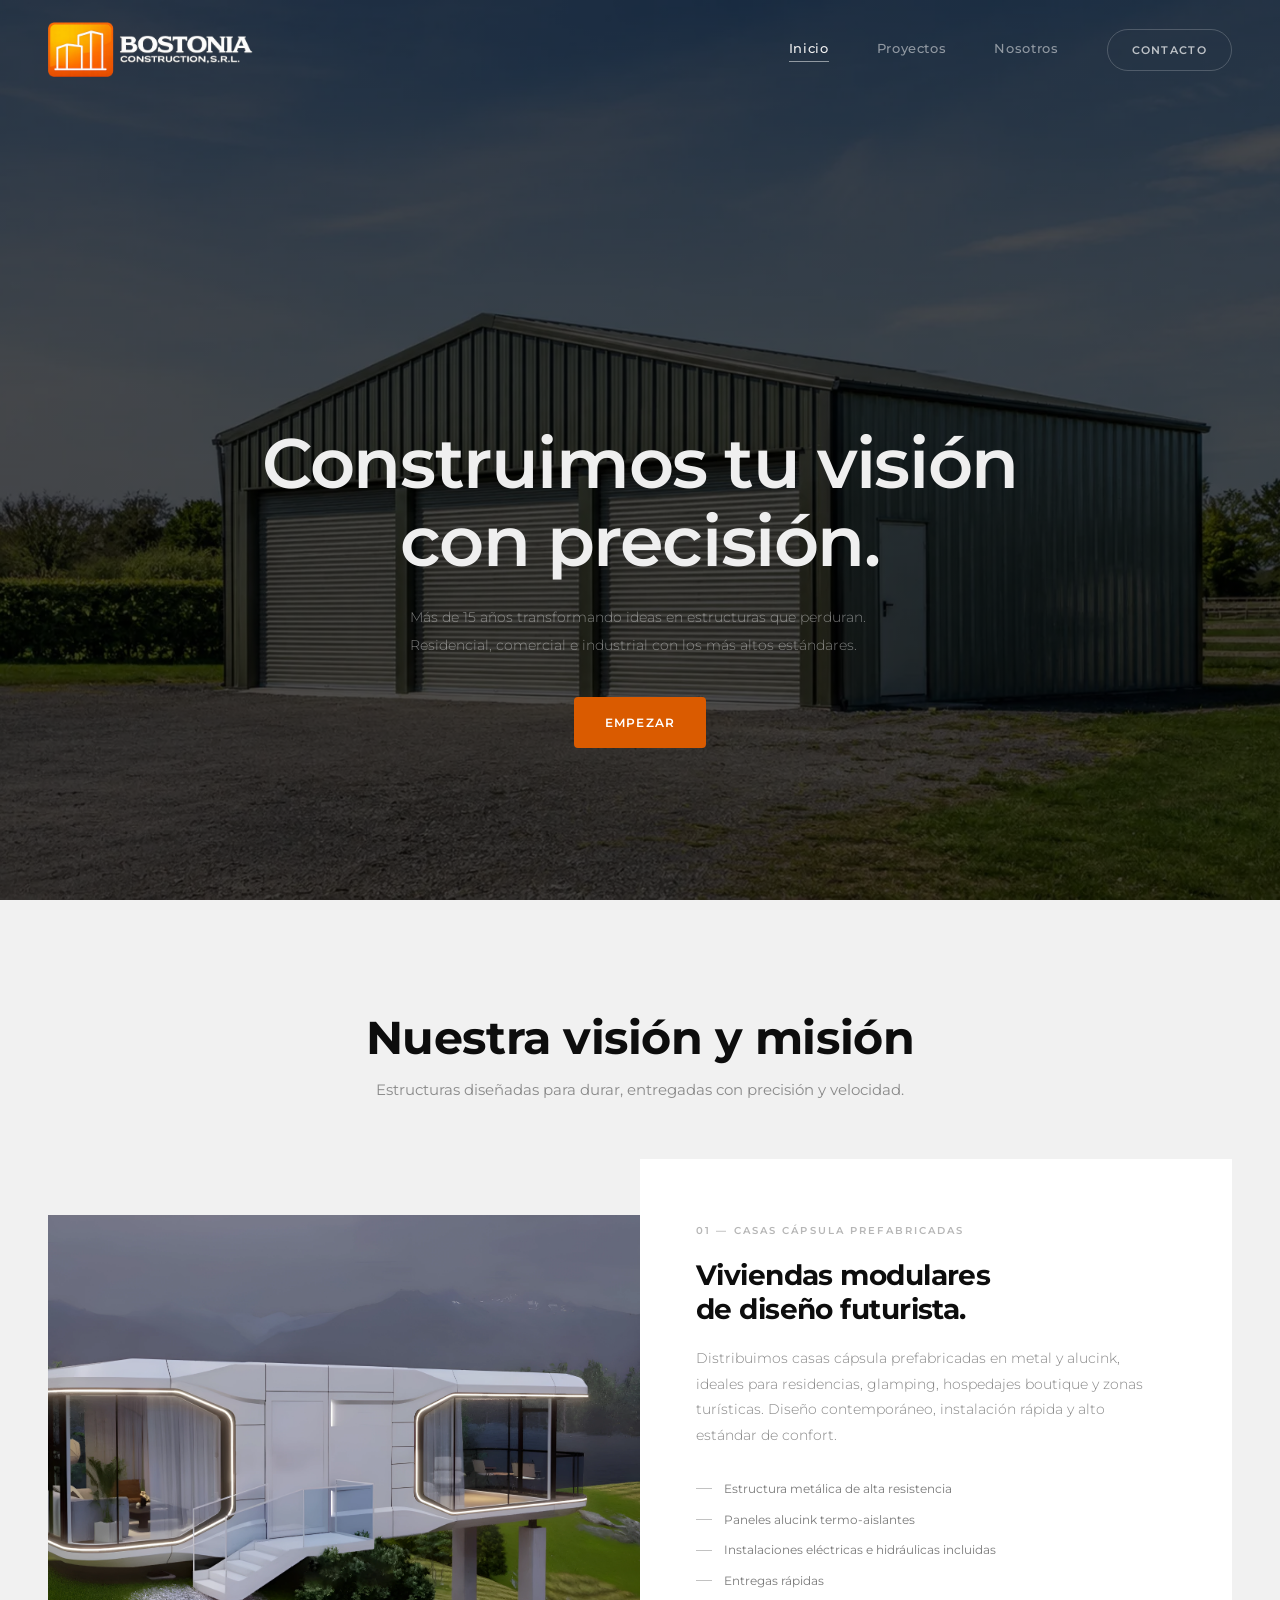
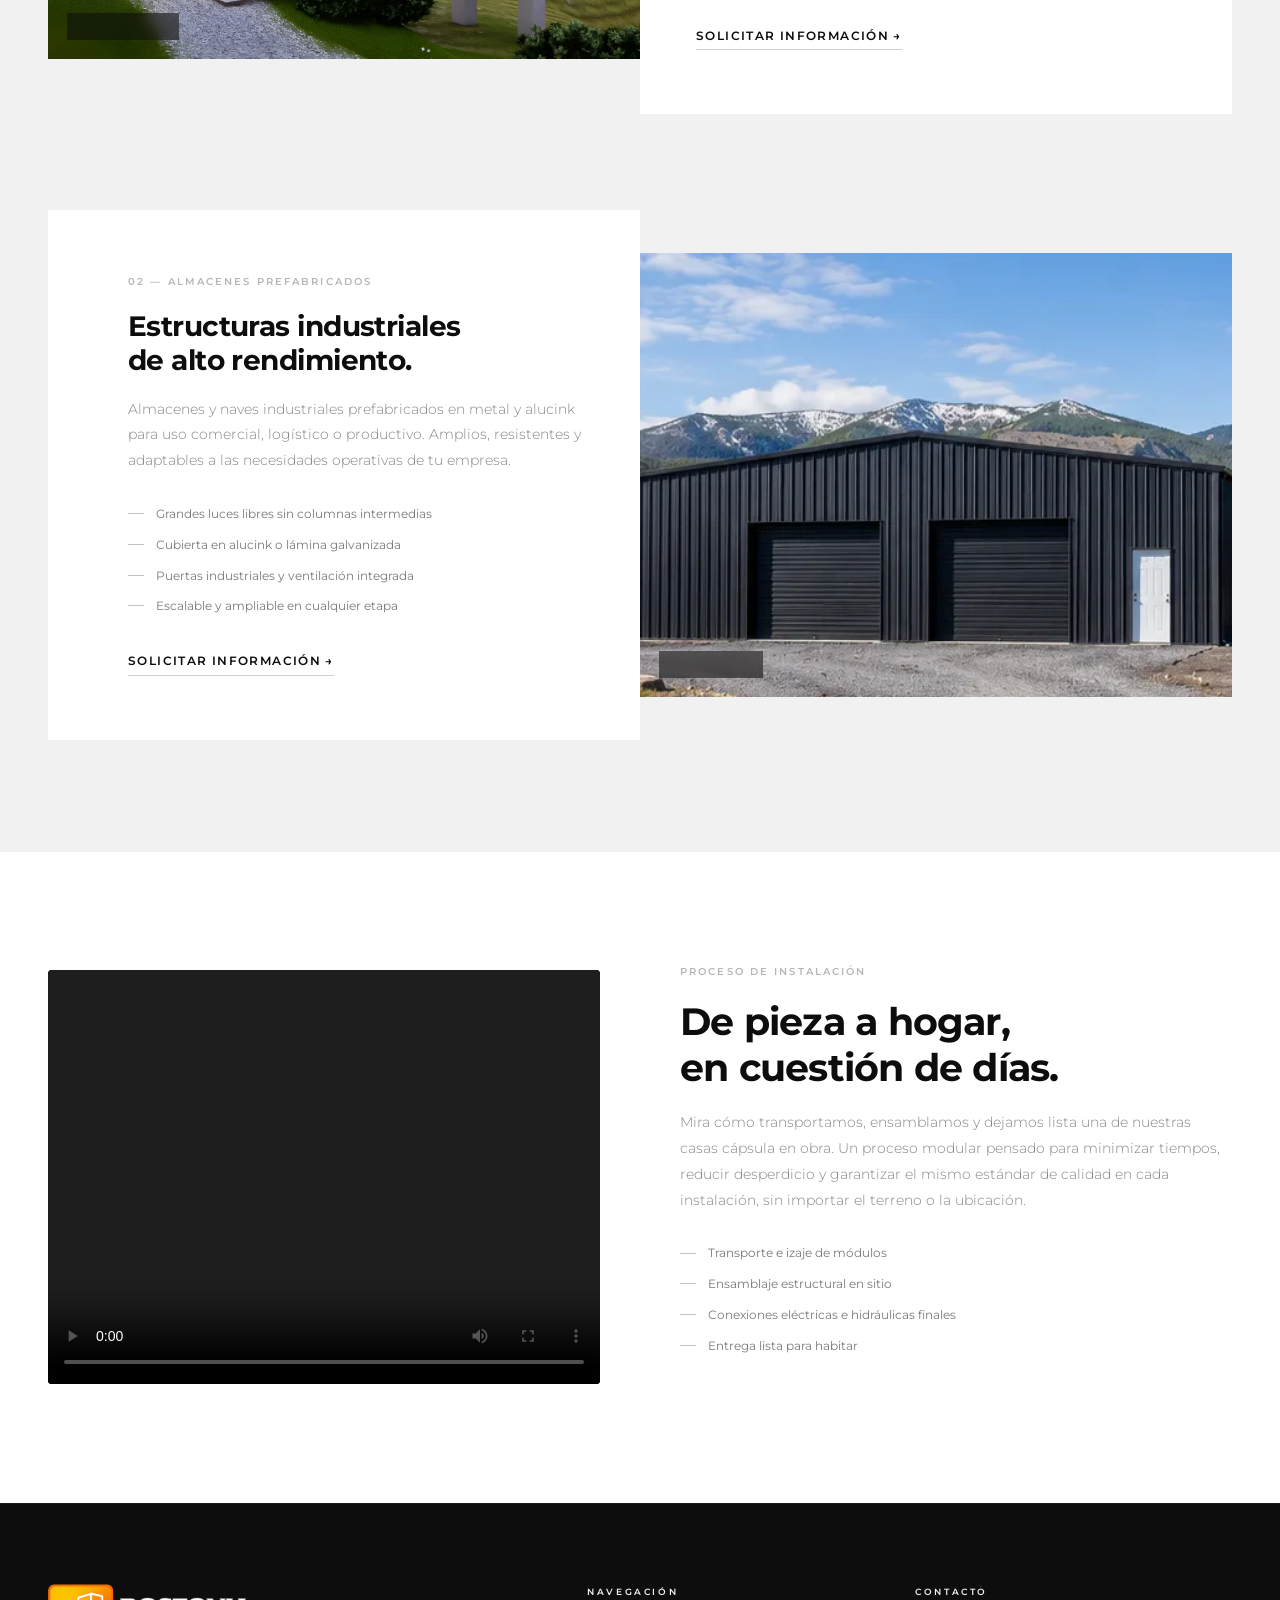
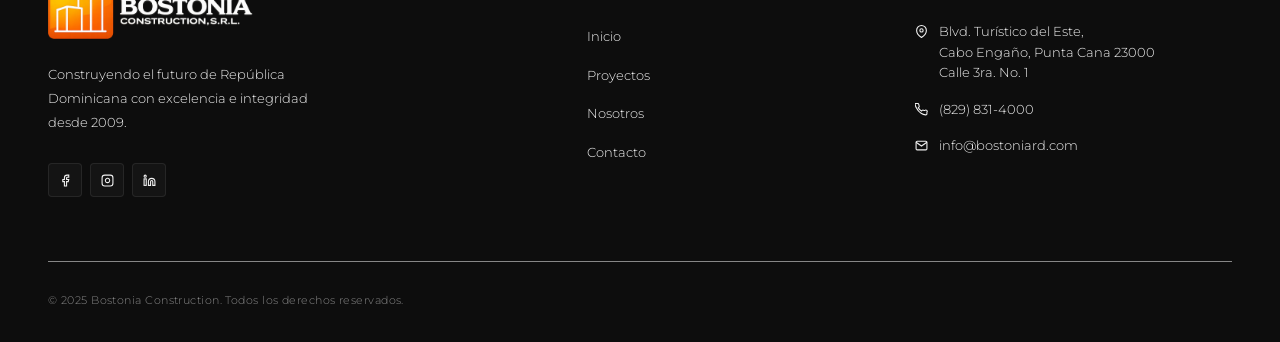
==== commit 43ae024f: "Agregar video de instalacion de capsulas en index y poner nuevas imagenes en el proyecto de punta ve" ====
--- a/index.html
+++ b/index.html
@@ -118,6 +118,40 @@
 
   </div>
 </section>
+
+<!-- ═══════════════════════════════════════════
+     SECTION: CÓMO SE INSTALA (video)
+═══════════════════════════════════════════ -->
+<section id="instalacion">
+  <div class="container">
+
+    <div class="inst-split reveal">
+
+      <div class="inst-video-wrap">
+        <video
+          src="video/instalacion.mp4"
+          controls
+          class="inst-video"
+        ></video>
+      </div>
+
+      <div class="inst-body">
+        <span class="prod-tag">Proceso de instalación</span>
+        <h2>De pieza a hogar,<br>en cuestión de días.</h2>
+        <p>Mira cómo transportamos, ensamblamos y dejamos lista una de nuestras casas cápsula en obra. Un proceso modular pensado para minimizar tiempos, reducir desperdicio y garantizar el mismo estándar de calidad en cada instalación, sin importar el terreno o la ubicación.</p>
+        <ul class="prod-list">
+          <li>Transporte e izaje de módulos</li>
+          <li>Ensamblaje estructural en sitio</li>
+          <li>Conexiones eléctricas e hidráulicas finales</li>
+          <li>Entrega lista para habitar</li>
+        </ul>
+      </div>
+
+    </div>
+
+  </div>
+</section>
+
   <!-- ═══════════════════════════════════════════
        SERVICIOS
   ═══════════════════════════════════════════ 
--- a/css/index.css
+++ b/css/index.css
@@ -1871,4 +1871,65 @@
   font-size: 0.75rem;
   font-weight: 300;
   color: rgba(13,13,13,0.35);
+}
+
+/* ══════════════════════════════════════════════════════
+   INSTALACIÓN — sección con video
+══════════════════════════════════════════════════════ */
+#instalacion {
+  background: #fff;
+  padding: 7rem 0;
+  min-height: unset;
+}
+
+.inst-split {
+  display: grid;
+  grid-template-columns: 1fr 1fr;
+  gap: 5rem;
+  align-items: center;
+}
+
+/* Video */
+.inst-video-wrap {
+  position: relative;
+  aspect-ratio: 4/3;
+  overflow: hidden;
+  border-radius: 4px;
+  background: #0d0d0d;
+}
+.inst-video {
+  width: 100%;
+  height: 100%;
+  object-fit: cover;
+  display: block;
+}
+.inst-video::-webkit-media-controls-panel {
+  background-color: rgba(13,13,13,0.55);
+}
+
+/* Texto */
+.inst-body .prod-tag { margin-bottom: 1.2rem; }
+.inst-body h2 {
+  font-size: clamp(1.6rem, 3vw, 2.4rem);
+  color: #0d0d0d;
+  letter-spacing: -0.02em;
+  margin-bottom: 1.2rem;
+  line-height: 1.2;
+}
+.inst-body p {
+  font-size: 0.85rem;
+  font-weight: 300;
+  color: rgba(13,13,13,0.5);
+  line-height: 1.9;
+  margin-bottom: 1.8rem;
+}
+.inst-body .prod-list { margin-bottom: 2.2rem; }
+
+/* Responsive */
+@media (max-width: 900px) {
+  .inst-split {
+    grid-template-columns: 1fr;
+    gap: 2.5rem;
+  }
+  .inst-video-wrap { aspect-ratio: 16/9; }
 }
